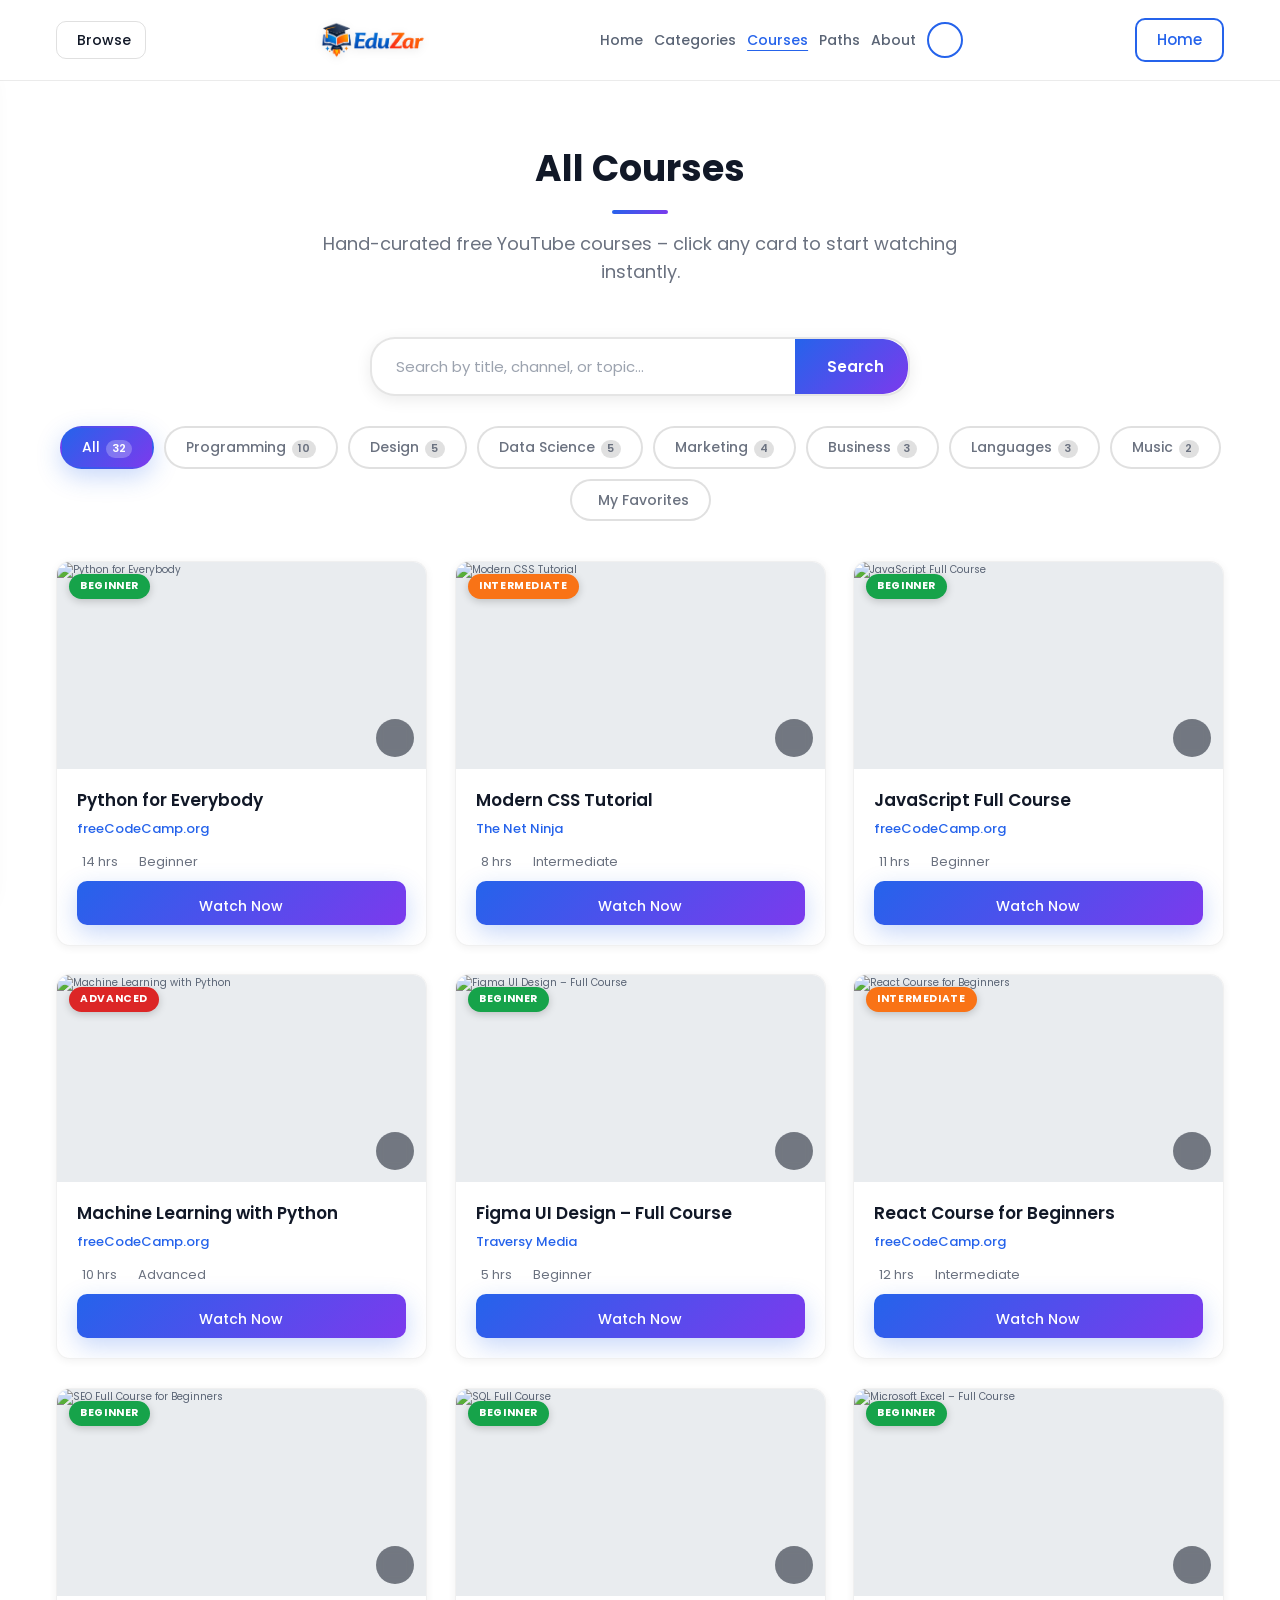
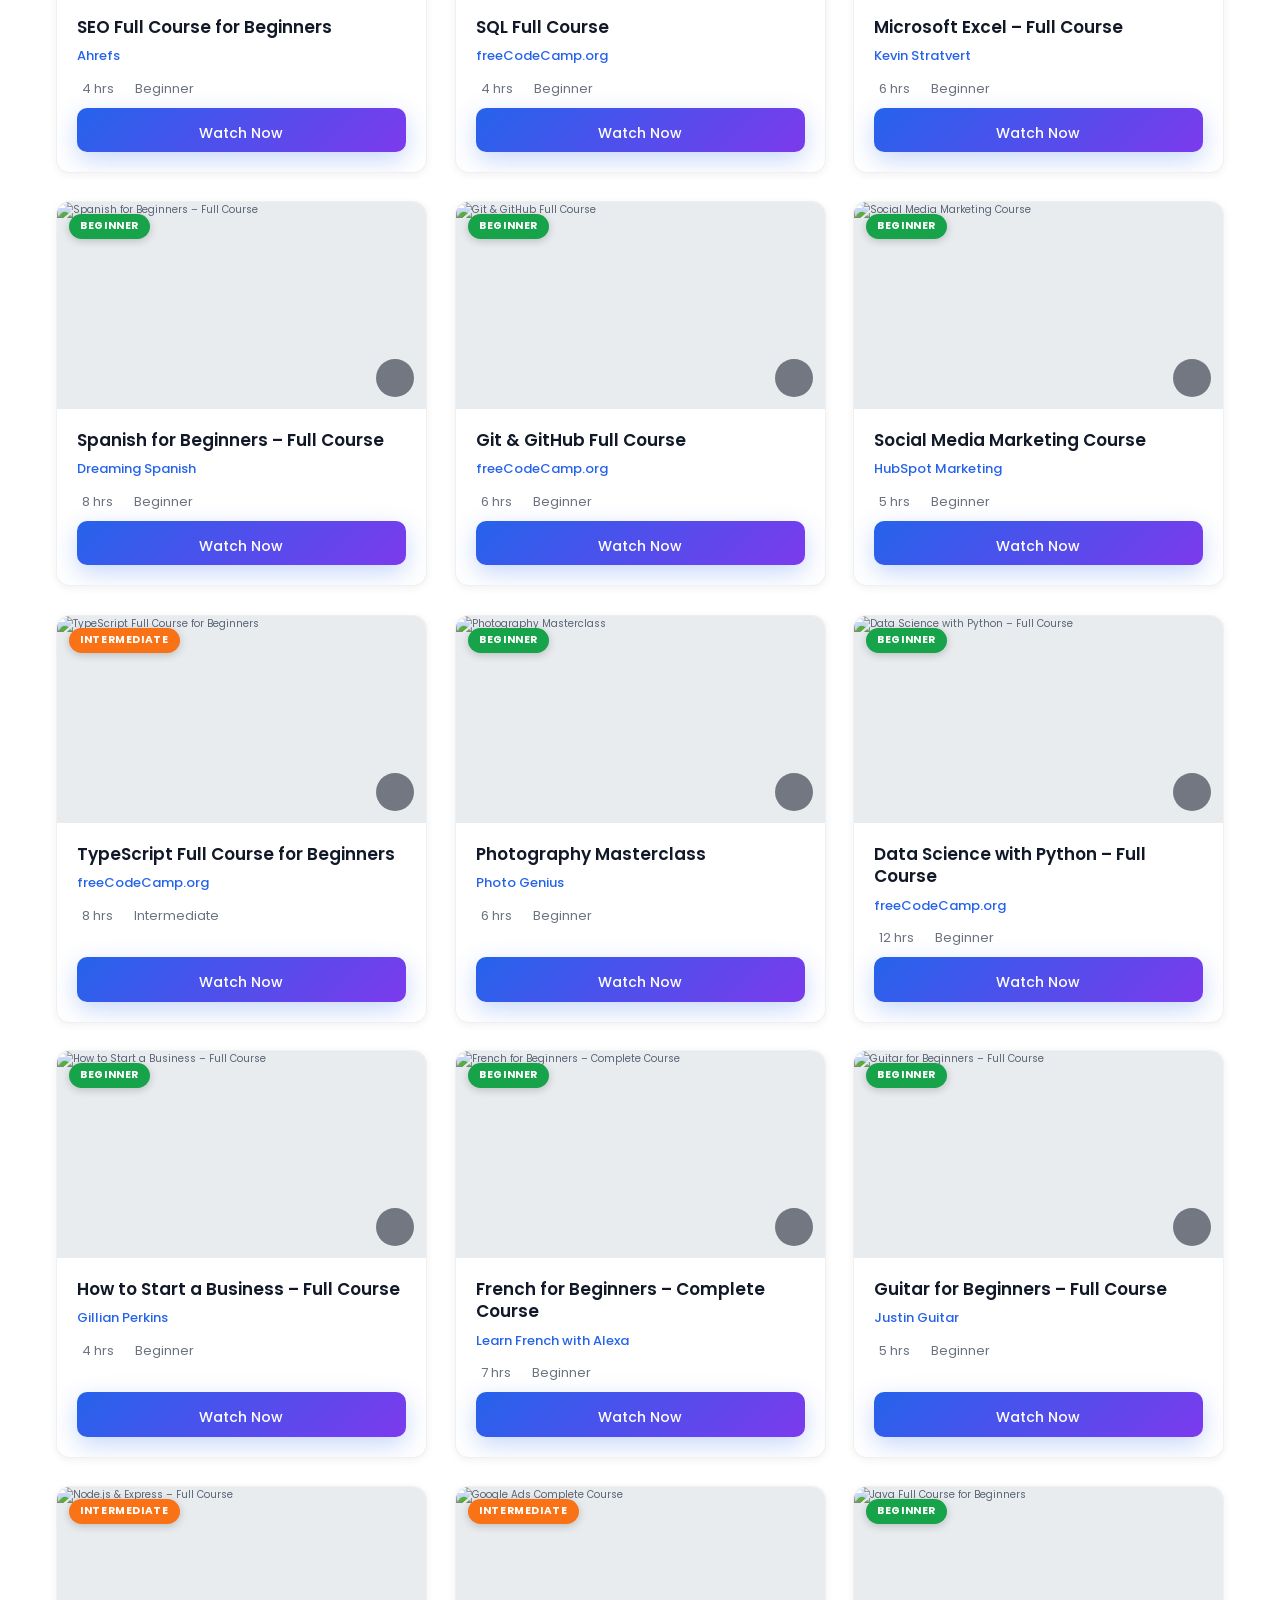
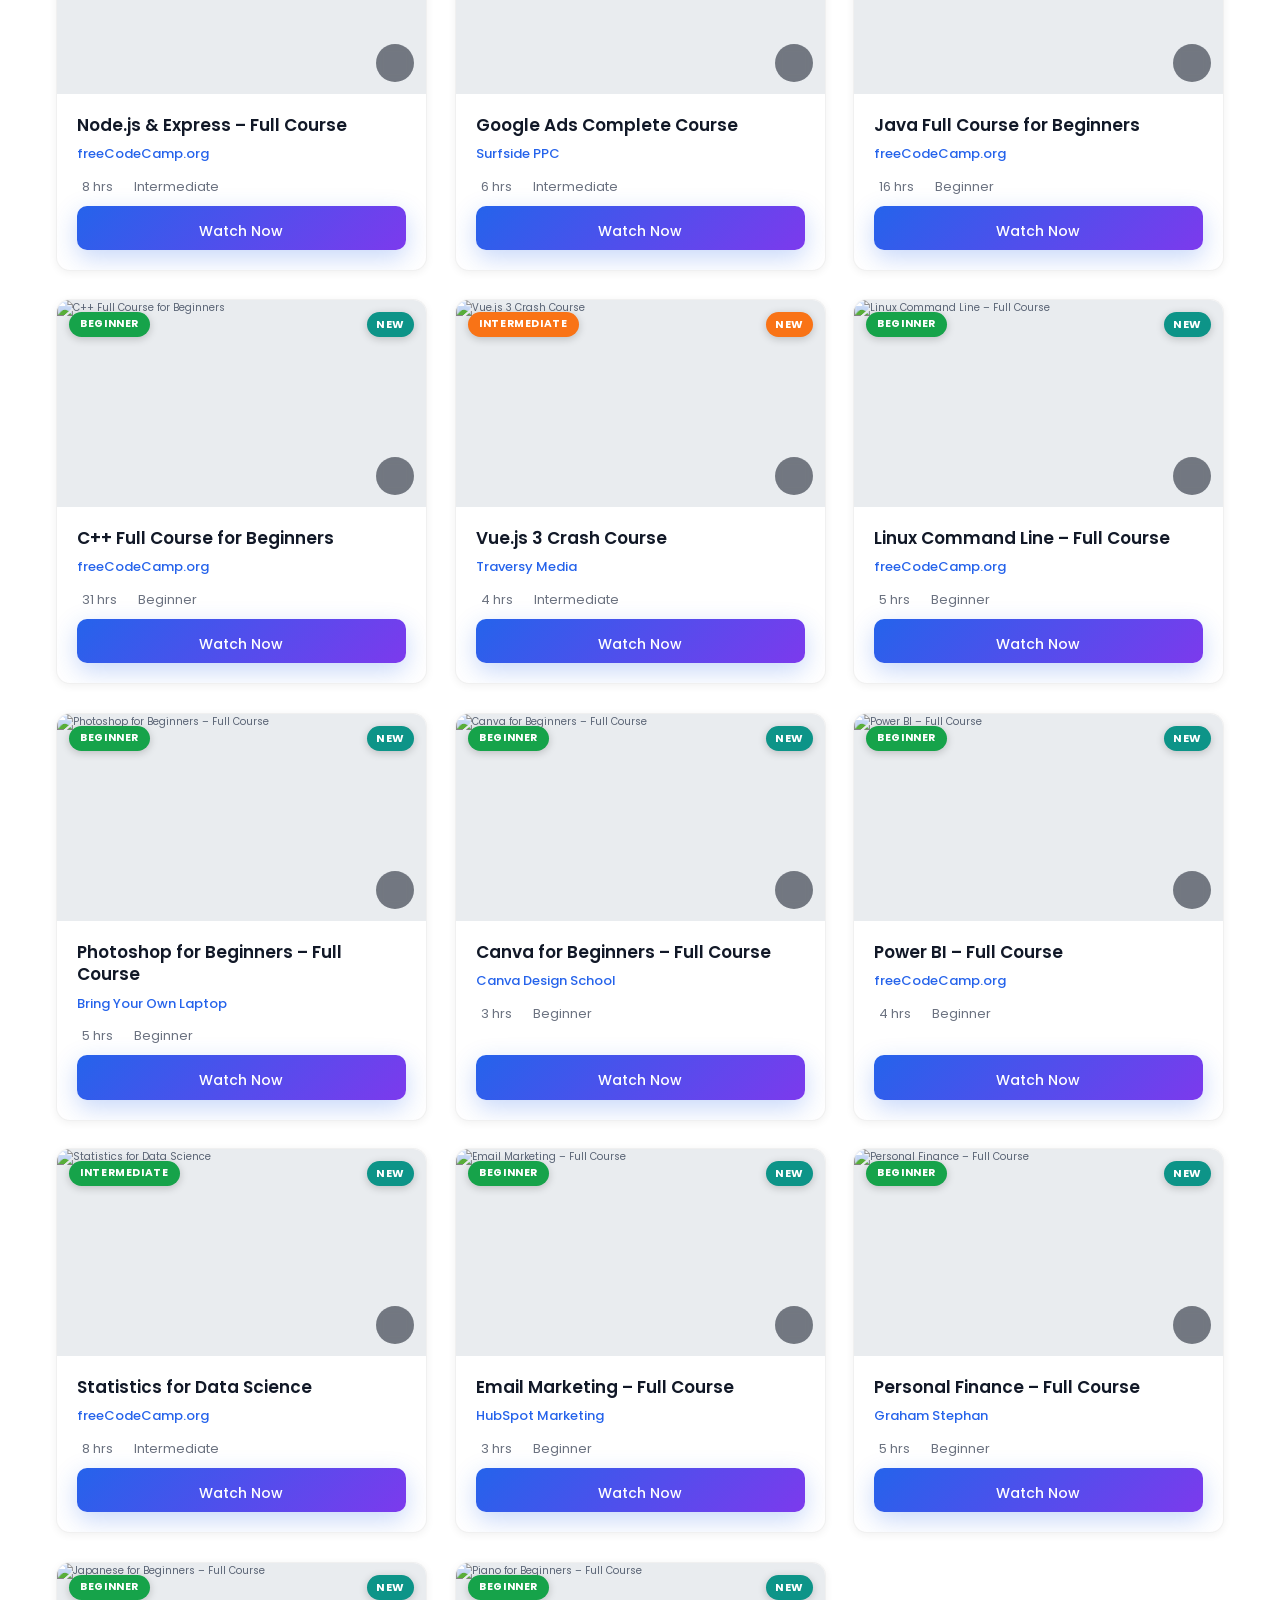
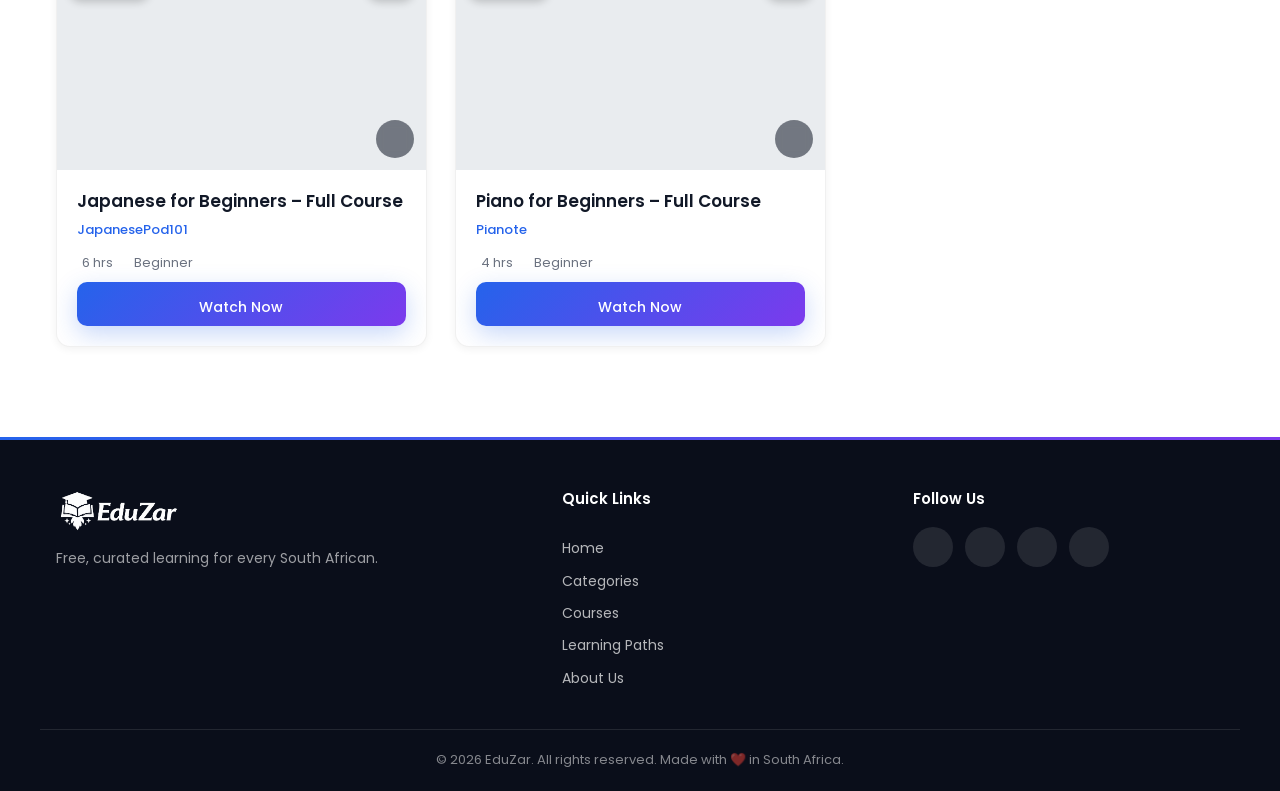
==== courses.html @ 4abfbdca "Iniitial Commit" ====
﻿<!DOCTYPE html>
<html lang="en">
<head>
    <meta charset="UTF-8">
    <meta name="viewport" content="width=device-width, initial-scale=1.0">
    <meta name="description" content="Browse all free EduZar courses – hand-curated YouTube tutorials for every skill level.">
    <meta property="og:title" content="All Courses | EduZar">
    <meta property="og:description" content="Browse free hand-curated YouTube courses on programming, design, data science, marketing and more.">
    <meta property="og:type" content="website">
    <meta property="og:image" content="images-eduzar/logo eduzar.png">
    <meta name="twitter:card" content="summary_large_image">
    <meta name="twitter:title" content="All Courses | EduZar">
    <meta name="twitter:description" content="Browse free hand-curated YouTube courses on programming, design, data science, marketing and more.">
    <title>Courses | EduZar</title>

    <!-- PWA -->
    <link rel="manifest" href="manifest.json">
    <meta name="theme-color" content="#007bff">
    <meta name="mobile-web-app-capable" content="yes">
    <meta name="apple-mobile-web-app-capable" content="yes">
    <meta name="apple-mobile-web-app-status-bar-style" content="default">
    <meta name="apple-mobile-web-app-title" content="EduZar">
    <link rel="apple-touch-icon" href="images-eduzar/logo eduzar.png">

    <link href="https://fonts.googleapis.com/css2?family=Poppins:wght@400;500;700&display=swap" rel="stylesheet">
    <link href="https://cdn.jsdelivr.net/npm/remixicon@4.5.0/fonts/remixicon.css" rel="stylesheet"/>
    <link rel="stylesheet" href="styles.css">
</head>
<body>

<!-- ══════════════════════════════════════════════
     HEADER
══════════════════════════════════════════════ -->
<header class="header" id="header">
    <div class="container">

        <button class="categories-btn" id="categories-btn" aria-label="Browse categories">
            <i class="ri-apps-2-line"></i>
            <span>Browse</span>
        </button>

        <a href="index.html" class="logo">
            <img src="images-eduzar/logo eduzar.png" alt="EduZar Logo">
        </a>

        <nav class="navbar" id="navbar">
            <div class="nav-header">
                <a href="index.html" class="logo mobile-logo">
                    <img src="images-eduzar/logo eduzar.png" alt="EduZar Logo">
                </a>
                <button class="close-menu" id="close-menu" aria-label="Close menu">
                    <i class="ri-close-line"></i>
                </button>
            </div>

            <ul class="nav-list">
                <li><a href="index.html"            class="nav-link">Home</a></li>
                <li><a href="index.html#categories" class="nav-link">Categories</a></li>
                <li><a href="courses.html"          class="nav-link active">Courses</a></li>
                <li><a href="paths.html"            class="nav-link">Paths</a></li>
                <li><a href="index.html#about"      class="nav-link">About</a></li>
                <li>
                    <button class="dark-toggle" id="dark-toggle" aria-label="Toggle dark mode">
                        <i class="ri-moon-line"></i>
                    </button>
                </li>
            </ul>
        </nav>

        <div class="nav-auth">
            <a href="index.html" class="btn btn-outline btn-sm">Home</a>
        </div>

        <button class="open-menu" id="open-menu" aria-label="Open menu">
            <i class="ri-menu-3-line"></i>
        </button>
    </div>
</header>

<!-- Overlay for mobile menu -->
<div class="overlay" id="overlay"></div>

<!-- ══════════════════════════════════════════════
     CATEGORIES SIDEBAR
══════════════════════════════════════════════ -->
<aside class="cat-sidebar" id="cat-sidebar">
    <div class="cat-sidebar-header">
        <span>Browse Categories</span>
        <button id="cat-close" aria-label="Close categories"><i class="ri-close-line"></i></button>
    </div>
    <ul class="cat-list">
        <li><a href="courses.html?category=programming"><i class="ri-code-s-slash-line"></i> Programming</a></li>
        <li><a href="courses.html?category=design"><i class="ri-palette-line"></i> Design</a></li>
        <li><a href="courses.html?category=data"><i class="ri-bar-chart-line"></i> Data Science</a></li>
        <li><a href="courses.html?category=marketing"><i class="ri-megaphone-line"></i> Marketing</a></li>
        <li><a href="courses.html?category=business"><i class="ri-briefcase-line"></i> Business</a></li>
        <li><a href="courses.html?category=language"><i class="ri-translate-2"></i> Languages</a></li>
        <li><a href="courses.html?category=music"><i class="ri-music-line"></i> Music</a></li>
    </ul>
</aside>

<!-- ══════════════════════════════════════════════
     COURSES SECTION
══════════════════════════════════════════════ -->
<main>
    <section class="courses-section">
        <div class="container">
            <h2 class="section-title">All Courses</h2>
            <p class="section-subtitle">Hand-curated free YouTube courses – click any card to start watching instantly.</p>

            <!-- Search bar -->
            <div class="courses-search">
                <input
                    type="text"
                    id="search-input"
                    placeholder="Search by title, channel, or topic…"
                    class="search-input"
                    aria-label="Search courses"
                >
                <button class="search-btn" id="search-btn" aria-label="Search">
                    <i class="ri-search-line"></i> Search
                </button>
            </div>

            <!-- Category filter -->
            <div class="filter-bar" role="group" aria-label="Filter by category">
                <button class="filter-btn active" data-category="all">All</button>
                <button class="filter-btn" data-category="programming">Programming</button>
                <button class="filter-btn" data-category="design">Design</button>
                <button class="filter-btn" data-category="data">Data Science</button>
                <button class="filter-btn" data-category="marketing">Marketing</button>
                <button class="filter-btn" data-category="business">Business</button>
                <button class="filter-btn" data-category="language">Languages</button>
                <button class="filter-btn" data-category="music">Music</button>
                <button class="filter-btn filter-favorites" data-category="favorites"><i class="ri-heart-fill"></i> My Favorites</button>
            </div>

            <!-- Courses Grid: populated from courses-data.js by main.js -->
            <div class="courses-grid"></div><!-- /.courses-grid -->

            <p class="no-results" id="no-results">No courses found. Try a different keyword.</p>

        </div>
    </section>
</main>

<!-- ══════════════════════════════════════════════
     FOOTER
══════════════════════════════════════════════ -->
<footer>
    <div class="container footer-inner">
        <div class="footer-brand">
            <img src="images-eduzar/logo eduzar.png" alt="EduZar Logo" class="footer-logo">
            <p>Free, curated learning for every South African.</p>
        </div>
        <div class="footer-links">
            <h4>Quick Links</h4>
            <a href="index.html">Home</a>
            <a href="index.html#categories">Categories</a>
            <a href="courses.html">Courses</a>
            <a href="paths.html">Learning Paths</a>
            <a href="index.html#about">About Us</a>
        </div>
        <div class="footer-social">
            <h4>Follow Us</h4>
            <div class="social-icons">
                <a href="#" aria-label="YouTube"><i class="ri-youtube-fill"></i></a>
                <a href="#" aria-label="Instagram"><i class="ri-instagram-fill"></i></a>
                <a href="#" aria-label="Twitter/X"><i class="ri-twitter-x-fill"></i></a>
                <a href="#" aria-label="Facebook"><i class="ri-facebook-fill"></i></a>
            </div>
        </div>
    </div>
    <div class="footer-bottom">
        <p>&copy; 2026 EduZar. All rights reserved. Made with ❤️ in South Africa.</p>
    </div>
</footer>

<script src="courses-data.js"></script>
<script src="main.js"></script>
<script>
    if ('serviceWorker' in navigator) {
        navigator.serviceWorker.register('service-worker.js')
            .then(reg => console.log('EduZar SW registered:', reg.scope))
            .catch(err => console.warn('SW registration failed:', err));
    }
</script>
</body>
</html>
---- styles.css ----
@import url('https://fonts.googleapis.com/css2?family=Poppins:wght@400;500;700&display=swap');

/* ────────────────────────────────────────────────
   Custom Properties
───────────────────────────────────────────────── */
:root {
    --body-font-clr: #5a6475;
    --white-clr: #ffffff;
    --primary-clr: #2563eb;
    --primary-clr-2: #1d4ed8;
    --primary-clr-3: #dbeafe;
    --black-clr: #000000;
    --dark-clr: #111827;
    --green-clr: #16a34a;
    --yellow-clr: #f59e0b;
    --orange-clr: #f97316;
    --red-clr: #dc2626;
    --purple-clr: #7c3aed;
    --teal-clr: #0d9488;
    --pink-clr: #db2777;
    --slate-gray: #6b7280;
    --light-bg: #f1f5f9;
    --card-bg: #ffffff;
    --header-bg: #ffffff;
    --gradient-1: linear-gradient(135deg, #2563eb 0%, #7c3aed 100%);
    --gradient-hero: linear-gradient(135deg, #1e3a8a 0%, #312e81 45%, #5b21b6 100%);
    --shadow-sm: 0 2px 8px rgba(0,0,0,0.06);
    --shadow-md: 0 4px 20px rgba(0,0,0,0.1);
    --shadow-lg: 0 8px 40px rgba(0,0,0,0.14);
    --shadow-blue: 0 8px 24px rgba(37,99,235,0.25);

    --ff-poppins: 'Poppins', sans-serif;
    --transition-1: 0.3s ease;
    --transition-2: 0.5s ease-out;
    --radius-1: 1rem;
    --radius-2: 1.4rem;
    --radius-pill: 2.5rem;
    --radius-full: 50%;
}

[data-theme="dark"] {
    --body-font-clr: #9ca3af;
    --white-clr: #0f1117;
    --dark-clr: #f3f4f6;
    --slate-gray: #b0b9c8;
    --light-bg: #151922;
    --card-bg: #1a1f2e;
    --header-bg: #0f1117;
    --primary-clr-3: #1e3a5f;
    --gradient-hero: linear-gradient(135deg, #0f1f4a 0%, #1e1b5e 45%, #3b1a7a 100%);
    --filter-border: rgba(255,255,255,0.15);
}
:root {
    --filter-border: rgba(0,0,0,0.12);
}

/* ── Reset ─────────────────────────────────────── */
*, *::before, *::after {
    margin: 0;
    padding: 0;
    box-sizing: border-box;
}

html {
    font-size: 62.5%;
    scroll-behavior: smooth;
}

body {
    font-family: var(--ff-poppins);
    background: var(--white-clr);
    color: var(--body-font-clr);
    line-height: 1.6;
    padding-top: 80px;
}

li { list-style: none; }
a {
    text-decoration: none;
    color: inherit;
    transition: color var(--transition-1);
}
img, button { display: block; }
img { max-width: 100%; height: auto; object-fit: contain; }
button { cursor: pointer; border: none; background: none; font: inherit; }

/* ── Reusable ───────────────────────────────────── */
.container {
    width: 100%;
    max-width: 1200px;
    margin-inline: auto;
    padding-inline: 1.6rem;
}

.section-title {
    font-size: 3.6rem;
    font-weight: 700;
    color: var(--dark-clr);
    text-align: center;
    margin-bottom: 1.6rem;
    position: relative;
    padding-bottom: 1.6rem;
}
.section-title::after {
    content: '';
    position: absolute;
    bottom: 0;
    left: 50%;
    transform: translateX(-50%);
    width: 56px;
    height: 4px;
    background: var(--gradient-1);
    border-radius: 2px;
}

.section-subtitle {
    font-size: 1.8rem;
    color: var(--slate-gray);
    text-align: center;
    max-width: 650px;
    margin: 0 auto 5rem;
}

/* ────────────────────────────────────────────────
   HEADER
───────────────────────────────────────────────── */
.header {
    position: fixed;
    top: 0; left: 0;
    width: 100%;
    background: rgba(255,255,255,0.92);
    backdrop-filter: blur(12px);
    -webkit-backdrop-filter: blur(12px);
    box-shadow: 0 1px 0 rgba(0,0,0,0.08);
    z-index: 1000;
    transition: all var(--transition-1);
}
[data-theme="dark"] .header {
    background: rgba(15,17,23,0.92);
}
.header.scrolled {
    box-shadow: 0 4px 24px rgba(0,0,0,0.12);
}

.header .container {
    display: flex;
    align-items: center;
    justify-content: space-between;
    gap: 2.4rem;
    height: 80px;
    transition: height var(--transition-1);
}

.logo { display: flex; align-items: center; flex-shrink: 0; }
.logo img {
    height: 42px;
    width: auto;
    object-fit: contain;
    filter: drop-shadow(0 2px 4px rgba(0,0,0,0.1));
    transition: filter var(--transition-1);
}
.logo:hover img {
    filter: drop-shadow(0 4px 12px rgba(0,123,255,0.3));
}

/* ── Categories Button ─────────────────────────── */
.categories-btn {
    display: flex;
    align-items: center;
    gap: 0.6rem;
    padding: 0.7rem 1.4rem;
    border: 1.5px solid var(--filter-border);
    border-radius: var(--radius-1);
    font-size: 1.4rem;
    font-weight: 500;
    color: var(--dark-clr);
    background: none;
    white-space: nowrap;
    flex-shrink: 0;
    transition: all var(--transition-1);
}
.categories-btn:hover,
.categories-btn.active {
    background: var(--primary-clr);
    border-color: var(--primary-clr);
    color: white;
}
.categories-btn i { font-size: 1.9rem; }

/* ── Nav Auth Buttons ──────────────────────────── */
.nav-auth {
    display: flex;
    align-items: center;
    gap: 0.8rem;
    flex-shrink: 0;
}
.btn-sm {
    padding: 0.6rem 1.6rem;
    font-size: 1.35rem;
    border-radius: var(--radius-1);
}

/* ── Categories Sidebar ────────────────────────── */
.cat-sidebar {
    position: fixed;
    top: 80px;
    left: -280px;
    width: 260px;
    height: calc(100vh - 80px);
    background: var(--header-bg);
    box-shadow: 4px 0 24px rgba(0,0,0,0.12);
    z-index: 997;
    transition: left 0.35s cubic-bezier(0.4,0,0.2,1);
    overflow-y: auto;
    padding: 2rem 1.6rem;
    border-right: 1px solid var(--filter-border);
}
.cat-sidebar.active { left: 0; }
.cat-sidebar-header {
    display: flex;
    justify-content: space-between;
    align-items: center;
    margin-bottom: 2.4rem;
    padding-bottom: 1.6rem;
    border-bottom: 1px solid var(--filter-border);
}
.cat-sidebar-header span {
    font-size: 1.6rem;
    font-weight: 600;
    color: var(--dark-clr);
}
.cat-sidebar-header button {
    font-size: 2.2rem;
    color: var(--slate-gray);
    transition: color var(--transition-1);
}
.cat-sidebar-header button:hover { color: var(--primary-clr); }
.cat-list { display: flex; flex-direction: column; gap: 0.4rem; }
.cat-list a {
    display: flex;
    align-items: center;
    gap: 1.2rem;
    padding: 1.1rem 1.2rem;
    font-size: 1.5rem;
    font-weight: 500;
    color: var(--dark-clr);
    border-radius: var(--radius-1);
    transition: all var(--transition-1);
}
.cat-list a:hover {
    background: var(--primary-clr);
    color: white;
    transform: translateX(4px);
}
.cat-list a i { font-size: 1.9rem; flex-shrink: 0; }

/* hamburger — hidden on desktop */
.open-menu, .close-menu {
    font-size: 2.8rem;
    color: var(--dark-clr);
    cursor: pointer;
    display: none;
}

/* nav-header — hidden on desktop */
.nav-header { display: none; }

.navbar {
    display: flex;
    align-items: center;
    gap: 2.4rem;
    flex-shrink: 0;
}

.nav-list {
    display: flex;
    align-items: center;
    gap: 3.2rem;
    font-size: 1.6rem;
    font-weight: 500;
}

.nav-list a:hover,
.nav-list a.active {
    color: var(--primary-clr);
    text-decoration: underline;
    text-decoration-color: var(--primary-clr);
    text-underline-offset: 0.5rem;
}

.btn-wrapper { display: flex; gap: 1.2rem; }

/* ── Buttons ──────────────────────────────────── */
.btn {
    padding: 0.8rem 2rem;
    border-radius: var(--radius-1);
    font-weight: 500;
    transition: all var(--transition-1);
    display: inline-block;
    cursor: pointer;
    font-size: 1.5rem;
}

.btn:hover {
    opacity: 0.9;
    transform: translateY(-3px);
    box-shadow: 0 8px 16px rgba(0,0,0,0.1);
}

.btn-primary {
    background: var(--gradient-1);
    color: white;
    box-shadow: var(--shadow-blue);
}
.btn-primary:hover {
    opacity: 0.92;
    box-shadow: 0 8px 28px rgba(37,99,235,0.4);
}

.btn-outline {
    border: 2px solid var(--primary-clr);
    color: var(--primary-clr);
}
.btn-outline:hover {
    background: var(--primary-clr);
    color: white;
    transform: translateY(-3px);
}
/* Outline button on dark hero bg */
.hero .btn-outline {
    border-color: rgba(255,255,255,0.7);
    color: #ffffff;
}
.hero .btn-outline:hover {
    background: rgba(255,255,255,0.2);
    border-color: #ffffff;
    color: #ffffff;
}

/* ── Dark mode toggle ────────────────────────── */
.dark-toggle {
    background: none;
    border: 2px solid var(--primary-clr);
    border-radius: var(--radius-full);
    width: 3.6rem;
    height: 3.6rem;
    display: flex;
    align-items: center;
    justify-content: center;
    font-size: 1.8rem;
    cursor: pointer;
    color: var(--dark-clr);
    transition: all var(--transition-1);
    flex-shrink: 0;
}
.dark-toggle:hover {
    background: var(--primary-clr);
    color: white;
}

/* ── Overlay ─────────────────────────────────── */
.overlay {
    position: fixed;
    inset: 0;
    background: rgba(0,0,0,0.45);
    z-index: 998;
    opacity: 0;
    visibility: hidden;
    transition: all var(--transition-1);
}
.overlay.active {
    opacity: 1;
    visibility: visible;
}

/* ── Tighten header spacing on narrower desktop/laptop widths ── */
@media (max-width: 1500px) {
    .header .container { gap: 1.2rem; }
    .navbar { gap: 1.2rem; }
    .nav-list { gap: 1.6rem; font-size: 1.5rem; }
}
@media (max-width: 1300px) {
    .nav-list { gap: 1.1rem; font-size: 1.4rem; }
}

/* ── Mobile Menu ─────────────────────────────── */
@media (max-width: 992px) {
    .categories-btn { display: none; }

    .open-menu {
        display: block;
        transition: color var(--transition-1);
    }
    .open-menu:hover { color: var(--primary-clr); }

    .nav-header {
        display: flex;
        width: 100%;
        justify-content: space-between;
        align-items: center;
        margin-bottom: 3rem;
    }

    .close-menu {
        display: block;
        transition: color var(--transition-1);
    }
    .close-menu:hover { color: var(--primary-clr); }

    .mobile-logo img { height: 50px; }
    .logo:not(.mobile-logo) { display: none; }

    .navbar {
        position: fixed;
        top: 0; left: -100%;
        width: 80%;
        max-width: 360px;
        height: 100vh;
        background: var(--header-bg);
        padding: 2rem;
        flex-direction: column;
        align-items: flex-start;
        transition: left 0.4s ease;
        z-index: 999;
        box-shadow: 2px 0 10px rgba(0,0,0,0.1);
        overflow-y: auto;
    }
    .navbar.active { left: 0; }

    .nav-list {
        flex-direction: column;
        align-items: flex-start;
        gap: 2.4rem;
        width: 100%;
        font-size: 1.8rem;
    }

    .btn-wrapper {
        margin-top: 2rem;
        flex-direction: column;
        width: 100%;
    }
    .btn { width: 100%; text-align: center; }
}

/* ────────────────────────────────────────────────
   HERO SECTION
───────────────────────────────────────────────── */
.hero {
    background: var(--gradient-hero);
    padding: 13rem 0 12rem;
    text-align: center;
    position: relative;
    overflow: hidden;
    clip-path: polygon(0 0, 100% 0, 100% 92%, 50% 100%, 0 92%);
}
/* Floating decorative blobs */
.hero::before {
    content: '';
    position: absolute;
    top: -100px; left: -100px;
    width: 500px; height: 500px;
    background: radial-gradient(circle, rgba(147,197,253,0.22) 0%, transparent 65%);
    border-radius: 50%;
    z-index: 0;
    animation: blob-drift 8s ease-in-out infinite alternate;
}
.hero::after {
    content: '';
    position: absolute;
    bottom: -80px; right: -80px;
    width: 460px; height: 460px;
    background: radial-gradient(circle, rgba(196,181,253,0.22) 0%, transparent 65%);
    border-radius: 50%;
    z-index: 0;
    animation: blob-drift 10s ease-in-out infinite alternate-reverse;
}
@keyframes blob-drift {
    from { transform: translate(0, 0) scale(1); }
    to   { transform: translate(30px, 20px) scale(1.08); }
}

.hero-content {
    position: relative;
    z-index: 1;
    max-width: 900px;
    margin: 0 auto;
}

/* Badge chip above headline */
.hero-badge {
    display: inline-flex;
    align-items: center;
    gap: 0.6rem;
    background: rgba(255,255,255,0.18);
    border: 1.5px solid rgba(255,255,255,0.45);
    color: #ffffff;
    font-size: 1.3rem;
    font-weight: 600;
    padding: 0.6rem 1.6rem;
    border-radius: var(--radius-pill);
    margin-bottom: 2rem;
    letter-spacing: 0.03em;
    backdrop-filter: blur(6px);
}

.hero h1 {
    font-size: 6.4rem;
    font-weight: 700;
    color: #ffffff;
    margin-bottom: 1.8rem;
    line-height: 1.1;
}
/* Gradient highlight on a key word */
.hero h1 .highlight {
    background: linear-gradient(135deg, #93c5fd 0%, #c4b5fd 100%);
    -webkit-background-clip: text;
    -webkit-text-fill-color: transparent;
    background-clip: text;
}

.hero-subtitle {
    font-size: 1.9rem;
    color: rgba(255,255,255,0.82);
    margin-bottom: 3.6rem;
    line-height: 1.7;
}

.hero-search {
    display: flex;
    max-width: 620px;
    margin: 0 auto 3.2rem;
    background: var(--card-bg);
    border-radius: var(--radius-pill);
    box-shadow: 0 12px 48px rgba(0,0,0,0.35);
    overflow: hidden;
    border: 2px solid rgba(255,255,255,0.25);
    transition: box-shadow var(--transition-1), border-color var(--transition-1);
}
.hero-search:focus-within {
    box-shadow: 0 12px 56px rgba(0,0,0,0.45);
    border-color: rgba(255,255,255,0.6);
}

.search-input {
    flex: 1;
    padding: 1.6rem 2.4rem;
    font-size: 1.6rem;
    border: none;
    background: transparent;
    font-family: var(--ff-poppins);
    color: var(--dark-clr);
}
.search-input:focus { outline: none; }
.search-input::placeholder { color: #9ca3af; }

.search-btn {
    background: var(--gradient-1);
    color: white;
    padding: 0 3.2rem;
    font-size: 1.5rem;
    font-weight: 600;
    display: flex;
    align-items: center;
    gap: 0.8rem;
    cursor: pointer;
    transition: opacity var(--transition-1);
    border: none;
    font-family: var(--ff-poppins);
    border-radius: 0 var(--radius-pill) var(--radius-pill) 0;
}
.search-btn:hover { opacity: 0.9; }

.hero-cta {
    display: flex;
    gap: 1.6rem;
    justify-content: center;
    margin-bottom: 5rem;
}

/* Stats pills */
.hero-stats {
    display: inline-flex;
    justify-content: center;
    gap: 1.2rem;
    flex-wrap: wrap;
}
.hero-stats div {
    background: rgba(255,255,255,0.14);
    border: 1.5px solid rgba(255,255,255,0.3);
    border-radius: var(--radius-pill);
    padding: 0.8rem 2rem;
    font-size: 1.5rem;
    color: #ffffff;
    backdrop-filter: blur(8px);
    box-shadow: 0 2px 12px rgba(0,0,0,0.15);
}
.hero-stats strong {
    color: #93c5fd;
    font-weight: 700;
}

/* ────────────────────────────────────────────────
   CATEGORIES SECTION
───────────────────────────────────────────────── */
.categories {
    padding: 9rem 0;
    background: var(--white-clr);
}

.categories-grid {
    display: grid;
    grid-template-columns: repeat(auto-fit, minmax(160px, 1fr));
    gap: 2.4rem;
}

.category-card {
    background: var(--card-bg);
    border-radius: var(--radius-2);
    padding: 3.2rem 2rem;
    text-align: center;
    cursor: pointer;
    transition: all var(--transition-1);
    box-shadow: var(--shadow-sm);
    border: 2px solid transparent;
    text-decoration: none;
    color: var(--dark-clr);
    display: block;
    position: relative;
    overflow: hidden;
}
.category-card::before {
    content: '';
    position: absolute;
    top: 0; left: 0; right: 0;
    height: 4px;
    background: var(--cat-gradient, var(--gradient-1));
    opacity: 1;
    transition: height var(--transition-1);
}
.category-card:hover::before { height: 6px; }
.category-card:hover {
    border-color: var(--cat-color, var(--primary-clr));
    transform: translateY(-7px);
    box-shadow: 0 16px 32px rgba(0,0,0,0.1);
}

/* Per-category accent colors + subtle tinted backgrounds */
.categories-grid .category-card:nth-child(1) { --cat-color: #2563eb; --cat-gradient: linear-gradient(90deg,#2563eb,#3b82f6); background: linear-gradient(160deg,#eff6ff 0%,var(--card-bg) 60%); }
.categories-grid .category-card:nth-child(2) { --cat-color: #7c3aed; --cat-gradient: linear-gradient(90deg,#7c3aed,#a78bfa); background: linear-gradient(160deg,#f5f3ff 0%,var(--card-bg) 60%); }
.categories-grid .category-card:nth-child(3) { --cat-color: #059669; --cat-gradient: linear-gradient(90deg,#059669,#34d399); background: linear-gradient(160deg,#ecfdf5 0%,var(--card-bg) 60%); }
.categories-grid .category-card:nth-child(4) { --cat-color: #d97706; --cat-gradient: linear-gradient(90deg,#d97706,#fbbf24); background: linear-gradient(160deg,#fffbeb 0%,var(--card-bg) 60%); }
.categories-grid .category-card:nth-child(5) { --cat-color: #db2777; --cat-gradient: linear-gradient(90deg,#db2777,#f472b6); background: linear-gradient(160deg,#fdf2f8 0%,var(--card-bg) 60%); }
.categories-grid .category-card:nth-child(6) { --cat-color: #6366f1; --cat-gradient: linear-gradient(90deg,#6366f1,#818cf8); background: linear-gradient(160deg,#eef2ff 0%,var(--card-bg) 60%); }
.categories-grid .category-card:nth-child(7) { --cat-color: #0d9488; --cat-gradient: linear-gradient(90deg,#0d9488,#2dd4bf); background: linear-gradient(160deg,#f0fdfa 0%,var(--card-bg) 60%); }
.categories-grid .category-card:nth-child(8) { --cat-color: #f97316; --cat-gradient: linear-gradient(90deg,#f97316,#fb923c); background: linear-gradient(160deg,#fff7ed 0%,var(--card-bg) 60%); }

.category-icon {
    font-size: 4rem;
    color: var(--cat-color, var(--primary-clr));
    margin-bottom: 1.4rem;
    display: block;
    transition: transform var(--transition-1);
}
.category-card:hover .category-icon {
    transform: scale(1.15) rotate(-5deg);
}

.category-card h3 {
    font-size: 1.6rem;
    font-weight: 600;
    margin-bottom: 0.4rem;
}

.category-card span {
    font-size: 1.3rem;
    color: var(--slate-gray);
}

/* ────────────────────────────────────────────────
   FEATURED COURSES SECTION
───────────────────────────────────────────────── */
.featured {
    padding: 9rem 0;
    background: var(--light-bg);
}
.featured-grid {
    display: grid;
    grid-template-columns: repeat(auto-fill, minmax(260px, 1fr));
    gap: 2.8rem;
    margin-top: 4rem;
}
.featured-card {
    background: var(--card-bg);
    border-radius: var(--radius-2);
    overflow: hidden;
    box-shadow: var(--shadow-md);
    transition: transform var(--transition-1), box-shadow var(--transition-1);
}
.featured-card:hover {
    transform: translateY(-6px);
    box-shadow: var(--shadow-lg);
}
.featured-thumb {
    position: relative;
    aspect-ratio: 16/9;
    overflow: hidden;
}
.featured-thumb img {
    width: 100%;
    height: 100%;
    object-fit: cover;
    transition: transform 0.4s ease;
}
.featured-card:hover .featured-thumb img {
    transform: scale(1.05);
}
.featured-info {
    padding: 2rem;
}
.featured-tag {
    display: inline-block;
    background: var(--primary-clr-3);
    color: var(--primary-clr);
    font-size: 1.15rem;
    font-weight: 600;
    padding: 0.3rem 1rem;
    border-radius: var(--radius-pill);
    margin-bottom: 1rem;
}
.featured-info h3 {
    font-size: 1.7rem;
    font-weight: 700;
    color: var(--dark-clr);
    margin-bottom: 0.8rem;
    line-height: 1.35;
}
.featured-info p {
    font-size: 1.4rem;
    color: var(--slate-gray);
    margin-bottom: 1.8rem;
    line-height: 1.6;
}

/* ────────────────────────────────────────────────
   ABOUT SECTION
───────────────────────────────────────────────── */
.about {
    padding: 9rem 0;
    background: var(--white-clr);
}

.about .container {
    display: grid;
    grid-template-columns: 1fr 1fr;
    gap: 6rem;
    align-items: center;
}

.about-text h2 {
    font-size: 3.6rem;
    font-weight: 700;
    color: var(--dark-clr);
    margin-bottom: 2rem;
    line-height: 1.2;
}

.about-text p {
    font-size: 1.6rem;
    margin-bottom: 1.6rem;
    line-height: 1.8;
}

.about-features {
    list-style: none;
    margin: 2.4rem 0;
    display: flex;
    flex-direction: column;
    gap: 1.2rem;
}

.about-features li {
    font-size: 1.6rem;
    display: flex;
    align-items: center;
    gap: 1rem;
}

.about-features li i {
    color: var(--green-clr);
    font-size: 2rem;
    flex-shrink: 0;
}

.about-stats {
    display: grid;
    grid-template-columns: 1fr 1fr;
    gap: 2.4rem;
}

.stat-box {
    background: var(--card-bg);
    border-radius: var(--radius-2);
    padding: 3rem 2rem;
    text-align: center;
    border-top: 4px solid transparent;
    border-image: var(--gradient-1) 1;
    box-shadow: var(--shadow-sm);
    transition: transform var(--transition-1), box-shadow var(--transition-1);
}
.stat-box:nth-child(1) { border-image: linear-gradient(90deg,#2563eb,#3b82f6) 1; }
.stat-box:nth-child(2) { border-image: linear-gradient(90deg,#7c3aed,#a78bfa) 1; }
.stat-box:nth-child(3) { border-image: linear-gradient(90deg,#059669,#34d399) 1; }
.stat-box:nth-child(4) { border-image: linear-gradient(90deg,#d97706,#fbbf24) 1; }
.stat-box:hover {
    transform: translateY(-5px);
    box-shadow: var(--shadow-md);
}

.stat-box strong {
    display: block;
    font-size: 4.4rem;
    font-weight: 700;
    background: var(--gradient-1);
    -webkit-background-clip: text;
    -webkit-text-fill-color: transparent;
    background-clip: text;
    line-height: 1;
    margin-bottom: 0.8rem;
}

.stat-box span {
    font-size: 1.4rem;
    color: var(--slate-gray);
    font-weight: 500;
}

/* ────────────────────────────────────────────────
   TESTIMONIALS SECTION
───────────────────────────────────────────────── */
.testimonials {
    padding: 9rem 0;
    background: var(--light-bg);
}

.testimonials-grid {
    display: grid;
    grid-template-columns: repeat(auto-fit, minmax(280px, 1fr));
    gap: 2.4rem;
}

.testimonial-card {
    background: var(--card-bg);
    border-radius: var(--radius-2);
    padding: 3.2rem;
    box-shadow: var(--shadow-sm);
    transition: transform var(--transition-1), box-shadow var(--transition-1);
    border: 1px solid rgba(0,0,0,0.05);
    position: relative;
    overflow: hidden;
}
.testimonial-card::before {
    content: '\201C';
    position: absolute;
    top: -0.5rem;
    right: 2rem;
    font-size: 10rem;
    font-family: Georgia, serif;
    color: var(--primary-clr-3);
    line-height: 1;
    pointer-events: none;
    transition: color var(--transition-1);
}
[data-theme="dark"] .testimonial-card::before {
    color: rgba(37,99,235,0.12);
}
.testimonial-card:hover {
    transform: translateY(-5px);
    box-shadow: var(--shadow-md);
    border-color: rgba(37,99,235,0.15);
}

.testimonial-stars {
    color: var(--yellow-clr);
    font-size: 1.8rem;
    margin-bottom: 1.6rem;
    display: flex;
    gap: 0.4rem;
}

.testimonial-card p {
    font-size: 1.5rem;
    line-height: 1.8;
    margin-bottom: 2.4rem;
    font-style: italic;
}

.testimonial-author {
    display: flex;
    align-items: center;
    gap: 1.4rem;
}

.author-avatar {
    width: 48px;
    height: 48px;
    border-radius: var(--radius-full);
    background: var(--primary-clr-3);
    display: flex;
    align-items: center;
    justify-content: center;
    font-size: 2rem;
    color: var(--primary-clr);
    font-weight: 700;
    flex-shrink: 0;
}

.author-info strong {
    display: block;
    font-size: 1.5rem;
    color: var(--dark-clr);
}
.author-info span {
    font-size: 1.3rem;
    color: var(--slate-gray);
}

/* ────────────────────────────────────────────────
   COURSES PAGE
───────────────────────────────────────────────── */
.courses-section {
    padding: 6rem 0 9rem;
}

.courses-search {
    display: flex;
    max-width: 540px;
    margin: 0 auto 3rem;
    background: var(--card-bg);
    border-radius: var(--radius-pill);
    box-shadow: 0 4px 16px rgba(0,0,0,0.08);
    overflow: hidden;
    border: 2px solid rgba(0,0,0,0.1);
}
[data-theme="dark"] .courses-search {
    border-color: rgba(255,255,255,0.1);
}
.courses-search .search-input { font-size: 1.5rem; }
.courses-search .search-btn { padding: 0 2.4rem; font-size: 1.5rem; }

.filter-bar {
    display: flex;
    justify-content: center;
    flex-wrap: wrap;
    gap: 1rem;
    margin-bottom: 4rem;
}

.filter-btn {
    padding: 0.8rem 2rem;
    border-radius: var(--radius-pill);
    font-size: 1.4rem;
    font-weight: 500;
    background: var(--white-clr);
    color: var(--slate-gray);
    border: 2px solid var(--filter-border);
    cursor: pointer;
    transition: all var(--transition-1);
    font-family: var(--ff-poppins);
}
.filter-btn:hover,
.filter-btn.active {
    background: var(--gradient-1);
    border-color: transparent;
    color: #fff;
    box-shadow: var(--shadow-blue);
}
.filter-favorites {
    display: inline-flex;
    align-items: center;
    gap: 0.6rem;
}
.filter-favorites i { font-size: 1.5rem; color: var(--red-clr); }
.filter-btn.active.filter-favorites i,
.filter-favorites:hover i { color: #fff; }

.courses-grid {
    display: grid;
    grid-template-columns: repeat(auto-fill, minmax(300px, 1fr));
    gap: 2.8rem;
}

.course-card {
    background: var(--card-bg);
    border-radius: var(--radius-2);
    overflow: hidden;
    box-shadow: var(--shadow-sm);
    transition: transform var(--transition-1), box-shadow var(--transition-1);
    display: flex;
    flex-direction: column;
    border: 1px solid rgba(0,0,0,0.06);
}
.course-card:hover {
    transform: translateY(-7px);
    box-shadow: var(--shadow-lg);
    border-color: transparent;
}

.course-thumbnail {
    position: relative;
    width: 100%;
    aspect-ratio: 16 / 9;
    overflow: hidden;
    background: #e9ecef;
}
.course-thumbnail img {
    width: 100%;
    height: 100%;
    object-fit: cover;
    transition: transform var(--transition-2);
}
.course-card:hover .course-thumbnail img {
    transform: scale(1.04);
}

.play-overlay {
    position: absolute;
    inset: 0;
    background: rgba(0,0,0,0.3);
    display: flex;
    align-items: center;
    justify-content: center;
    opacity: 0;
    transition: opacity var(--transition-1);
}
.course-card:hover .play-overlay { opacity: 1; }

.play-overlay i {
    font-size: 5.6rem;
    color: white;
    filter: drop-shadow(0 2px 8px rgba(0,0,0,0.5));
}

.course-badge {
    position: absolute;
    top: 1.2rem;
    left: 1.2rem;
    background: var(--green-clr);
    color: white;
    font-size: 1.05rem;
    font-weight: 700;
    padding: 0.4rem 1.1rem;
    border-radius: var(--radius-pill);
    text-transform: uppercase;
    letter-spacing: 0.06em;
    box-shadow: 0 2px 8px rgba(0,0,0,0.2);
}
/* Color-coded by difficulty */
.course-card[data-tags*="intermediate"] .course-badge { background: var(--orange-clr); }
.course-card[data-tags*="advanced"]     .course-badge { background: var(--red-clr); }

/* "New" badge */
.course-new {
    position: absolute;
    top: 1.2rem;
    right: 1.2rem;
    left: auto;
    background: var(--teal-clr);
    color: #fff;
    font-size: 1.1rem;
    font-weight: 700;
    padding: 0.35rem 0.9rem;
    border-radius: var(--radius-pill);
    text-transform: uppercase;
    letter-spacing: 0.05em;
    box-shadow: 0 2px 8px rgba(0,0,0,0.2);
}

.course-info {
    padding: 2rem;
    flex: 1;
    display: flex;
    flex-direction: column;
    gap: 0.8rem;
}

.course-info h3 {
    font-size: 1.7rem;
    font-weight: 600;
    color: var(--dark-clr);
    line-height: 1.3;
}

.course-channel {
    font-size: 1.3rem;
    color: var(--primary-clr);
    font-weight: 500;
}

.course-meta {
    display: flex;
    gap: 1.6rem;
    font-size: 1.3rem;
    color: var(--slate-gray);
    margin-top: 0.4rem;
}
.course-meta span {
    display: flex;
    align-items: center;
    gap: 0.5rem;
}

.watch-btn {
    margin-top: auto;
    padding-top: 1.4rem;
    font-size: 1.4rem;
    text-align: center;
}

.no-results {
    text-align: center;
    font-size: 1.8rem;
    color: var(--slate-gray);
    padding: 4rem 0;
    display: none;
}

/* ── Card entrance animation ───────────────────── */
@media (prefers-reduced-motion: no-preference) {
    .course-card, .featured-card {
        animation: card-pop 0.5s ease both;
        animation-delay: calc(min(var(--i, 0), 12) * 45ms);
    }
}
@keyframes card-pop {
    from { opacity: 0; transform: translateY(16px) scale(0.98); }
    to   { opacity: 1; transform: translateY(0) scale(1); }
}

/* ── Favorite button ────────────────────────────── */
.favorite-btn {
    position: absolute;
    bottom: 1.2rem;
    right: 1.2rem;
    width: 3.8rem;
    height: 3.8rem;
    border-radius: var(--radius-full);
    background: rgba(17,24,39,0.55);
    backdrop-filter: blur(4px);
    -webkit-backdrop-filter: blur(4px);
    color: #fff;
    font-size: 1.9rem;
    display: flex;
    align-items: center;
    justify-content: center;
    transition: transform 0.2s ease, background var(--transition-1), color var(--transition-1);
    z-index: 1;
}
.favorite-btn:hover { transform: scale(1.1); background: rgba(17,24,39,0.8); }
.favorite-btn.active { color: var(--red-clr); background: rgba(255,255,255,0.92); }
.favorite-btn.active i { animation: heart-pop 0.35s ease; }
@keyframes heart-pop {
    0%   { transform: scale(1); }
    45%  { transform: scale(1.35); }
    100% { transform: scale(1); }
}

.favorite-btn-lg {
    position: static;
    width: 4.6rem;
    height: 4.6rem;
    background: var(--light-bg);
    color: var(--slate-gray);
    flex-shrink: 0;
}
.favorite-btn-lg.active { color: var(--red-clr); background: rgba(220,38,38,0.12); }

/* ── Toast ──────────────────────────────────────── */
#eduzar-toast {
    position: fixed;
    left: 50%;
    bottom: 3rem;
    transform: translate(-50%, 20px);
    background: var(--dark-clr);
    color: var(--white-clr);
    font-size: 1.4rem;
    font-weight: 500;
    padding: 1.2rem 2.4rem;
    border-radius: var(--radius-pill);
    box-shadow: var(--shadow-lg);
    opacity: 0;
    visibility: hidden;
    transition: opacity var(--transition-1), transform var(--transition-1), visibility var(--transition-1);
    z-index: 2100;
    white-space: nowrap;
}
#eduzar-toast.show {
    opacity: 1;
    visibility: visible;
    transform: translate(-50%, 0);
}

/* ────────────────────────────────────────────────
   VIDEO MODAL
───────────────────────────────────────────────── */
.video-modal {
    position: fixed;
    inset: 0;
    z-index: 2000;
    display: flex;
    align-items: center;
    justify-content: center;
    padding: 2.4rem;
    opacity: 0;
    visibility: hidden;
    transition: opacity var(--transition-1), visibility var(--transition-1);
}
.video-modal.active { opacity: 1; visibility: visible; }

.video-modal-backdrop {
    position: absolute;
    inset: 0;
    background: rgba(8,10,20,0.72);
    backdrop-filter: blur(6px);
    -webkit-backdrop-filter: blur(6px);
}

.video-modal-dialog {
    position: relative;
    background: var(--card-bg);
    border-radius: var(--radius-2);
    max-width: 920px;
    width: 100%;
    max-height: 90vh;
    overflow-y: auto;
    box-shadow: var(--shadow-lg);
    transform: scale(0.94) translateY(10px);
    transition: transform var(--transition-1);
}
.video-modal.active .video-modal-dialog { transform: scale(1) translateY(0); }

.video-modal-close {
    position: absolute;
    top: 1.2rem;
    right: 1.2rem;
    width: 4rem;
    height: 4rem;
    border-radius: var(--radius-full);
    background: rgba(0,0,0,0.55);
    color: #fff;
    font-size: 2.2rem;
    display: flex;
    align-items: center;
    justify-content: center;
    z-index: 2;
    transition: background var(--transition-1);
}
.video-modal-close:hover { background: var(--primary-clr); }

.video-modal-player {
    position: relative;
    width: 100%;
    aspect-ratio: 16/9;
    background: #000;
}
.video-modal-player iframe {
    position: absolute;
    inset: 0;
    width: 100%;
    height: 100%;
    border: 0;
}

.video-modal-info { padding: 2.8rem; }

.video-modal-heading {
    display: flex;
    justify-content: space-between;
    align-items: flex-start;
    gap: 1.6rem;
    margin-bottom: 1.2rem;
}
.video-modal-tag {
    display: inline-block;
    background: var(--primary-clr-3);
    color: var(--primary-clr);
    font-size: 1.15rem;
    font-weight: 600;
    padding: 0.3rem 1rem;
    border-radius: var(--radius-pill);
    margin-bottom: 0.8rem;
}
.video-modal-heading h3 {
    font-size: 2.2rem;
    font-weight: 700;
    color: var(--dark-clr);
    line-height: 1.3;
}
.video-modal-channel {
    font-size: 1.4rem;
    color: var(--primary-clr);
    font-weight: 500;
    margin-top: 0.4rem;
}

.video-modal-desc {
    font-size: 1.5rem;
    line-height: 1.7;
    margin-bottom: 2rem;
}

.video-modal-meta {
    display: flex;
    flex-wrap: wrap;
    align-items: center;
    gap: 2rem;
    font-size: 1.4rem;
    color: var(--slate-gray);
    padding-bottom: 2.4rem;
    margin-bottom: 2.4rem;
    border-bottom: 1px solid var(--filter-border);
}
.video-modal-meta span { display: flex; align-items: center; gap: 0.5rem; }
.video-modal-meta a {
    display: flex;
    align-items: center;
    gap: 0.6rem;
    color: var(--red-clr);
    font-weight: 600;
    margin-left: auto;
}
.video-modal-meta a:hover { text-decoration: underline; }

.video-modal-related {
    display: grid;
    grid-template-columns: repeat(auto-fill, minmax(200px, 1fr));
    gap: 1.4rem;
}
.related-item {
    display: flex;
    flex-direction: column;
    text-align: left;
    background: var(--light-bg);
    border-radius: var(--radius-1);
    overflow: hidden;
    transition: transform var(--transition-1), box-shadow var(--transition-1);
    font-family: var(--ff-poppins);
}
.related-item:hover { transform: translateY(-4px); box-shadow: var(--shadow-sm); }
.related-item img { width: 100%; aspect-ratio: 16/9; object-fit: cover; }
.related-item span { padding: 1rem 1.2rem; display: flex; flex-direction: column; gap: 0.3rem; }
.related-item strong { font-size: 1.3rem; color: var(--dark-clr); line-height: 1.3; }
.related-item em { font-size: 1.15rem; font-style: normal; color: var(--slate-gray); }

@media (max-width: 640px) {
    .video-modal { padding: 0; }
    .video-modal-dialog { max-height: 100vh; height: 100%; border-radius: 0; }
    .video-modal-info { padding: 2rem; }
    .video-modal-heading { flex-direction: column; }
}

/* ────────────────────────────────────────────────
   LEARNING PATHS
───────────────────────────────────────────────── */
.paths-section {
    padding: 9rem 0;
    background: var(--white-clr);
}

.paths-grid {
    display: grid;
    grid-template-columns: repeat(auto-fill, minmax(300px, 1fr));
    gap: 2.8rem;
}

.path-card {
    background: var(--card-bg);
    border-radius: var(--radius-2);
    padding: 3.2rem 2.8rem;
    box-shadow: var(--shadow-sm);
    border: 1px solid rgba(0,0,0,0.06);
    transition: transform var(--transition-1), box-shadow var(--transition-1);
    display: flex;
    flex-direction: column;
    text-decoration: none;
    color: inherit;
}
.path-card:hover {
    transform: translateY(-7px);
    box-shadow: var(--shadow-lg);
    border-color: transparent;
}

.path-card-icon {
    width: 5.6rem;
    height: 5.6rem;
    border-radius: var(--radius-1);
    background: var(--primary-clr-3);
    color: var(--primary-clr);
    display: flex;
    align-items: center;
    justify-content: center;
    font-size: 2.6rem;
    margin-bottom: 1.6rem;
    flex-shrink: 0;
}

.path-card h3 {
    font-size: 2rem;
    font-weight: 700;
    color: var(--dark-clr);
    margin-bottom: 0.8rem;
}
.path-card p {
    font-size: 1.4rem;
    color: var(--slate-gray);
    margin-bottom: 1.6rem;
    flex: 1;
}

.path-card-meta {
    display: flex;
    gap: 1.6rem;
    font-size: 1.3rem;
    color: var(--slate-gray);
    margin-bottom: 1.6rem;
}
.path-card-meta span { display: flex; align-items: center; gap: 0.5rem; }

.path-progress-bar {
    width: 100%;
    height: 0.8rem;
    border-radius: var(--radius-pill);
    background: var(--light-bg);
    overflow: hidden;
    margin-bottom: 0.8rem;
}
.path-progress-fill {
    height: 100%;
    background: var(--gradient-1);
    border-radius: var(--radius-pill);
    transition: width 0.4s ease;
}
.path-progress-label {
    font-size: 1.25rem;
    color: var(--slate-gray);
    font-weight: 500;
    margin-bottom: 1.6rem;
}

.path-view-btn { margin-top: auto; text-align: center; font-size: 1.4rem; }
.path-teaser-card { cursor: pointer; }

@media (prefers-reduced-motion: no-preference) {
    .path-card {
        animation: card-pop 0.5s ease both;
        animation-delay: calc(min(var(--i, 0), 12) * 45ms);
    }
}

/* ── Path detail modal ─────────────────────────── */
.path-modal {
    position: fixed;
    inset: 0;
    z-index: 2000;
    display: flex;
    align-items: center;
    justify-content: center;
    padding: 2.4rem;
    opacity: 0;
    visibility: hidden;
    transition: opacity var(--transition-1), visibility var(--transition-1);
}
.path-modal.active { opacity: 1; visibility: visible; }

.path-modal-backdrop {
    position: absolute;
    inset: 0;
    background: rgba(8,10,20,0.72);
    backdrop-filter: blur(6px);
    -webkit-backdrop-filter: blur(6px);
}

.path-modal-dialog {
    position: relative;
    background: var(--card-bg);
    border-radius: var(--radius-2);
    max-width: 720px;
    width: 100%;
    max-height: 90vh;
    overflow-y: auto;
    box-shadow: var(--shadow-lg);
    padding: 3.2rem;
    transform: scale(0.94) translateY(10px);
    transition: transform var(--transition-1);
}
.path-modal.active .path-modal-dialog { transform: scale(1) translateY(0); }

.path-modal-close {
    position: absolute;
    top: 1.2rem;
    right: 1.2rem;
    width: 4rem;
    height: 4rem;
    border-radius: var(--radius-full);
    background: rgba(0,0,0,0.08);
    color: var(--dark-clr);
    font-size: 2.2rem;
    display: flex;
    align-items: center;
    justify-content: center;
    transition: background var(--transition-1), color var(--transition-1);
}
.path-modal-close:hover { background: var(--primary-clr); color: #fff; }
[data-theme="dark"] .path-modal-close { background: rgba(255,255,255,0.08); }

.path-modal-header {
    display: flex;
    gap: 1.6rem;
    align-items: flex-start;
    margin-bottom: 2rem;
    padding-right: 3.2rem;
}
.path-modal-icon {
    width: 5.6rem;
    height: 5.6rem;
    border-radius: var(--radius-1);
    background: var(--primary-clr-3);
    color: var(--primary-clr);
    display: flex;
    align-items: center;
    justify-content: center;
    font-size: 2.6rem;
    flex-shrink: 0;
}
.path-modal-header h3 { font-size: 2.2rem; font-weight: 700; color: var(--dark-clr); margin-bottom: 0.6rem; }
.path-modal-header p { font-size: 1.4rem; color: var(--slate-gray); }

.path-rows {
    display: flex;
    flex-direction: column;
    gap: 1.2rem;
    margin: 2rem 0 2.8rem;
}
.path-row {
    display: flex;
    align-items: center;
    gap: 1.4rem;
    padding: 1rem;
    border-radius: var(--radius-1);
    background: var(--light-bg);
}
.path-row-number {
    width: 2.8rem;
    height: 2.8rem;
    border-radius: var(--radius-full);
    background: var(--card-bg);
    color: var(--slate-gray);
    font-size: 1.3rem;
    font-weight: 700;
    display: flex;
    align-items: center;
    justify-content: center;
    flex-shrink: 0;
    box-shadow: var(--shadow-sm);
}
.path-row-thumb {
    width: 9.6rem;
    aspect-ratio: 16 / 9;
    border-radius: 0.8rem;
    overflow: hidden;
    flex-shrink: 0;
    cursor: pointer;
}
.path-row-thumb img { width: 100%; height: 100%; object-fit: cover; }
.path-row-info { flex: 1; min-width: 0; cursor: pointer; display: flex; flex-direction: column; gap: 0.3rem; }
.path-row-info strong { font-size: 1.4rem; color: var(--dark-clr); line-height: 1.3; }
.path-row-info span { font-size: 1.2rem; color: var(--slate-gray); }
.path-row-complete {
    font-size: 2.6rem;
    color: var(--slate-gray);
    flex-shrink: 0;
    transition: color var(--transition-1);
}
.path-row-complete:hover { color: var(--primary-clr); }
.path-row-complete.active { color: var(--green-clr); }
.path-row-complete.active i { animation: heart-pop 0.35s ease; }

.path-cert-btn {
    width: 100%;
    display: flex;
    align-items: center;
    justify-content: center;
    gap: 0.8rem;
    font-size: 1.5rem;
}
.path-cert-btn:disabled { opacity: 0.5; cursor: not-allowed; }
.path-cert-btn:disabled:hover { transform: none; box-shadow: none; opacity: 0.5; }
.path-cert-btn.ready { animation: cert-pulse 1.6s ease-in-out infinite; }
@keyframes cert-pulse {
    0%, 100% { box-shadow: var(--shadow-blue); }
    50%      { box-shadow: 0 8px 32px rgba(37,99,235,0.55); }
}

@media (max-width: 640px) {
    .path-modal, .cert-modal { padding: 0; }
    .path-modal-dialog, .cert-modal-dialog { max-height: 100vh; height: 100%; border-radius: 0; }
    .path-row-thumb { width: 7.2rem; }
}

/* ── Certificate modal ─────────────────────────── */
.cert-modal {
    position: fixed;
    inset: 0;
    z-index: 2100;
    display: flex;
    align-items: center;
    justify-content: center;
    padding: 2.4rem;
    opacity: 0;
    visibility: hidden;
    transition: opacity var(--transition-1), visibility var(--transition-1);
}
.cert-modal.active { opacity: 1; visibility: visible; }

.cert-modal-backdrop {
    position: absolute;
    inset: 0;
    background: rgba(8,10,20,0.78);
    backdrop-filter: blur(6px);
    -webkit-backdrop-filter: blur(6px);
}

.cert-modal-dialog {
    position: relative;
    background: var(--card-bg);
    border-radius: var(--radius-2);
    max-width: 760px;
    width: 100%;
    max-height: 92vh;
    overflow-y: auto;
    box-shadow: var(--shadow-lg);
    padding: 3.2rem;
    text-align: center;
    transform: scale(0.94) translateY(10px);
    transition: transform var(--transition-1);
}
.cert-modal.active .cert-modal-dialog { transform: scale(1) translateY(0); }

.cert-modal-close {
    position: absolute;
    top: 1.2rem;
    right: 1.2rem;
    width: 4rem;
    height: 4rem;
    border-radius: var(--radius-full);
    background: rgba(0,0,0,0.08);
    color: var(--dark-clr);
    font-size: 2.2rem;
    display: flex;
    align-items: center;
    justify-content: center;
    transition: background var(--transition-1), color var(--transition-1);
}
.cert-modal-close:hover { background: var(--primary-clr); color: #fff; }
[data-theme="dark"] .cert-modal-close { background: rgba(255,255,255,0.08); }

.cert-modal-dialog h3 { font-size: 2.2rem; font-weight: 700; color: var(--dark-clr); margin-bottom: 2rem; }

.cert-name-form { display: flex; flex-direction: column; gap: 1.2rem; max-width: 360px; margin: 0 auto; }
.cert-name-form label { font-size: 1.4rem; color: var(--slate-gray); text-align: left; }
.cert-name-form input {
    padding: 1.1rem 1.6rem;
    border-radius: var(--radius-1);
    border: 1.5px solid var(--filter-border);
    font-size: 1.5rem;
    font-family: var(--ff-poppins);
    background: var(--light-bg);
    color: var(--dark-clr);
    outline: none;
    transition: border-color var(--transition-1);
}
.cert-name-form input:focus { border-color: var(--primary-clr); }

.cert-canvas-wrap canvas {
    width: 100%;
    height: auto;
    border-radius: var(--radius-1);
    box-shadow: var(--shadow-md);
}
.cert-actions { display: flex; justify-content: center; gap: 1.2rem; margin-top: 2rem; flex-wrap: wrap; }

/* ── Homepage learning-paths teaser ─────────────── */
.paths-teaser {
    padding: 9rem 0;
    background: var(--light-bg);
}
.paths-teaser-grid {
    display: grid;
    grid-template-columns: repeat(auto-fit, minmax(280px, 1fr));
    gap: 2.4rem;
    margin-top: 4rem;
}

/* ────────────────────────────────────────────────
   BACK TO TOP
───────────────────────────────────────────────── */
#back-to-top {
    position: fixed;
    bottom: 3rem;
    right: 3rem;
    width: 4.4rem;
    height: 4.4rem;
    border-radius: var(--radius-full);
    background: var(--primary-clr);
    color: white;
    font-size: 2rem;
    display: flex;
    align-items: center;
    justify-content: center;
    cursor: pointer;
    border: none;
    box-shadow: 0 4px 16px rgba(0,123,255,0.35);
    opacity: 0;
    visibility: hidden;
    transform: translateY(12px);
    transition: opacity var(--transition-1), visibility var(--transition-1), transform var(--transition-1);
    z-index: 900;
}
#back-to-top.visible {
    opacity: 1;
    visibility: visible;
    transform: translateY(0);
}
#back-to-top:hover {
    background: var(--primary-clr-2);
    transform: translateY(-3px);
}

/* ── Filter count badge ──────────────────────── */
.filter-count {
    display: inline-flex;
    align-items: center;
    justify-content: center;
    background: rgba(0,0,0,0.12);
    color: inherit;
    font-size: 1.1rem;
    font-weight: 600;
    border-radius: var(--radius-pill);
    padding: 0 0.6rem;
    min-width: 2rem;
    height: 1.8rem;
    margin-left: 0.6rem;
}
.filter-btn.active .filter-count {
    background: rgba(255,255,255,0.25);
}

/* ────────────────────────────────────────────────
   SCROLL REVEAL
───────────────────────────────────────────────── */
.reveal {
    opacity: 0;
    transform: translateY(30px);
    transition: opacity 0.6s ease, transform 0.6s ease;
}
.reveal.active {
    opacity: 1;
    transform: translateY(0);
}

/* Staggered children inside revealed sections */
.reveal.active .category-card,
.reveal.active .featured-card,
.reveal.active .testimonial-card {
    animation: fadeSlideUp 0.5s ease both;
}
.reveal.active .category-card:nth-child(1),
.reveal.active .featured-card:nth-child(1),
.reveal.active .testimonial-card:nth-child(1) { animation-delay: 0.05s; }
.reveal.active .category-card:nth-child(2),
.reveal.active .featured-card:nth-child(2),
.reveal.active .testimonial-card:nth-child(2) { animation-delay: 0.15s; }
.reveal.active .category-card:nth-child(3),
.reveal.active .featured-card:nth-child(3),
.reveal.active .testimonial-card:nth-child(3) { animation-delay: 0.25s; }
.reveal.active .category-card:nth-child(4),
.reveal.active .featured-card:nth-child(4) { animation-delay: 0.35s; }
.reveal.active .category-card:nth-child(5) { animation-delay: 0.45s; }
.reveal.active .category-card:nth-child(6) { animation-delay: 0.55s; }
.reveal.active .category-card:nth-child(7) { animation-delay: 0.65s; }
.reveal.active .category-card:nth-child(8) { animation-delay: 0.75s; }

@keyframes fadeSlideUp {
    from { opacity: 0; transform: translateY(24px); }
    to   { opacity: 1; transform: translateY(0); }
}

/* ────────────────────────────────────────────────
   FOOTER
───────────────────────────────────────────────── */
footer {
    background: #0a0e1a;
    color: var(--white-clr);
    padding: 5rem 0 0;
    position: relative;
}
footer::before {
    content: '';
    position: absolute;
    top: 0; left: 0; right: 0;
    height: 3px;
    background: var(--gradient-1);
}
.footer-inner {
    display: grid;
    grid-template-columns: 1.5fr 1fr 1fr;
    gap: 4rem;
    padding-bottom: 4rem;
    border-bottom: 1px solid rgba(255,255,255,0.1);
    align-items: start;
}
.footer-logo {
    height: 48px;
    width: auto;
    object-fit: contain;
    margin-bottom: 1.2rem;
    filter: brightness(0) invert(1);
    display: block;
}
.footer-brand p {
    font-size: 1.4rem;
    color: rgba(255,255,255,0.6);
    line-height: 1.6;
}
.footer-links h4,
.footer-social h4 {
    font-size: 1.5rem;
    font-weight: 600;
    margin-bottom: 1.6rem;
    color: #ffffff;
}
.footer-links {
    display: flex;
    flex-direction: column;
    gap: 1rem;
}
footer a {
    color: rgba(255,255,255,0.7);
    font-size: 1.4rem;
    transition: color var(--transition-1);
}
footer a:hover { color: var(--primary-clr); }
.social-icons {
    display: flex;
    gap: 1.2rem;
    flex-wrap: wrap;
}
.social-icons a {
    display: flex;
    align-items: center;
    justify-content: center;
    width: 40px;
    height: 40px;
    background: rgba(255,255,255,0.1);
    border-radius: 50%;
    font-size: 1.8rem;
    transition: background var(--transition-1), color var(--transition-1);
}
.social-icons a:hover {
    background: var(--primary-clr);
    color: var(--white-clr);
}
.footer-bottom {
    text-align: center;
    padding: 2rem 0;
}
.footer-bottom p {
    font-size: 1.3rem;
    color: rgba(255,255,255,0.5);
}

/* ────────────────────────────────────────────────
   RESPONSIVE
───────────────────────────────────────────────── */
@media (max-width: 900px) {
    .about .container {
        grid-template-columns: 1fr;
        gap: 4rem;
    }
    .about-stats {
        grid-template-columns: repeat(2, 1fr);
    }
}

@media (max-width: 768px) {
    .footer-inner {
        grid-template-columns: 1fr;
        gap: 3rem;
        text-align: center;
    }
    .footer-brand { align-items: center; }
    .footer-links { align-items: center; }
    .social-icons { justify-content: center; }
    .hero { padding: 10rem 0 6rem; }
    .hero h1 { font-size: 3.8rem; }
    .hero-subtitle { font-size: 1.8rem; }
    .hero-cta { flex-direction: column; align-items: center; }
    .hero-stats { flex-direction: column; gap: 1.2rem; }

    .section-title { font-size: 2.8rem; }
    .section-subtitle { font-size: 1.6rem; }

    .courses-grid {
        grid-template-columns: repeat(auto-fill, minmax(260px, 1fr));
    }
}

@media (max-width: 480px) {
    .hero h1 { font-size: 3rem; }
    .hero-search { flex-direction: column; border-radius: var(--radius-1); }
    .search-btn { padding: 1.4rem; justify-content: center; }
    .about-stats { grid-template-columns: 1fr; }
    .courses-grid { grid-template-columns: 1fr; }
}
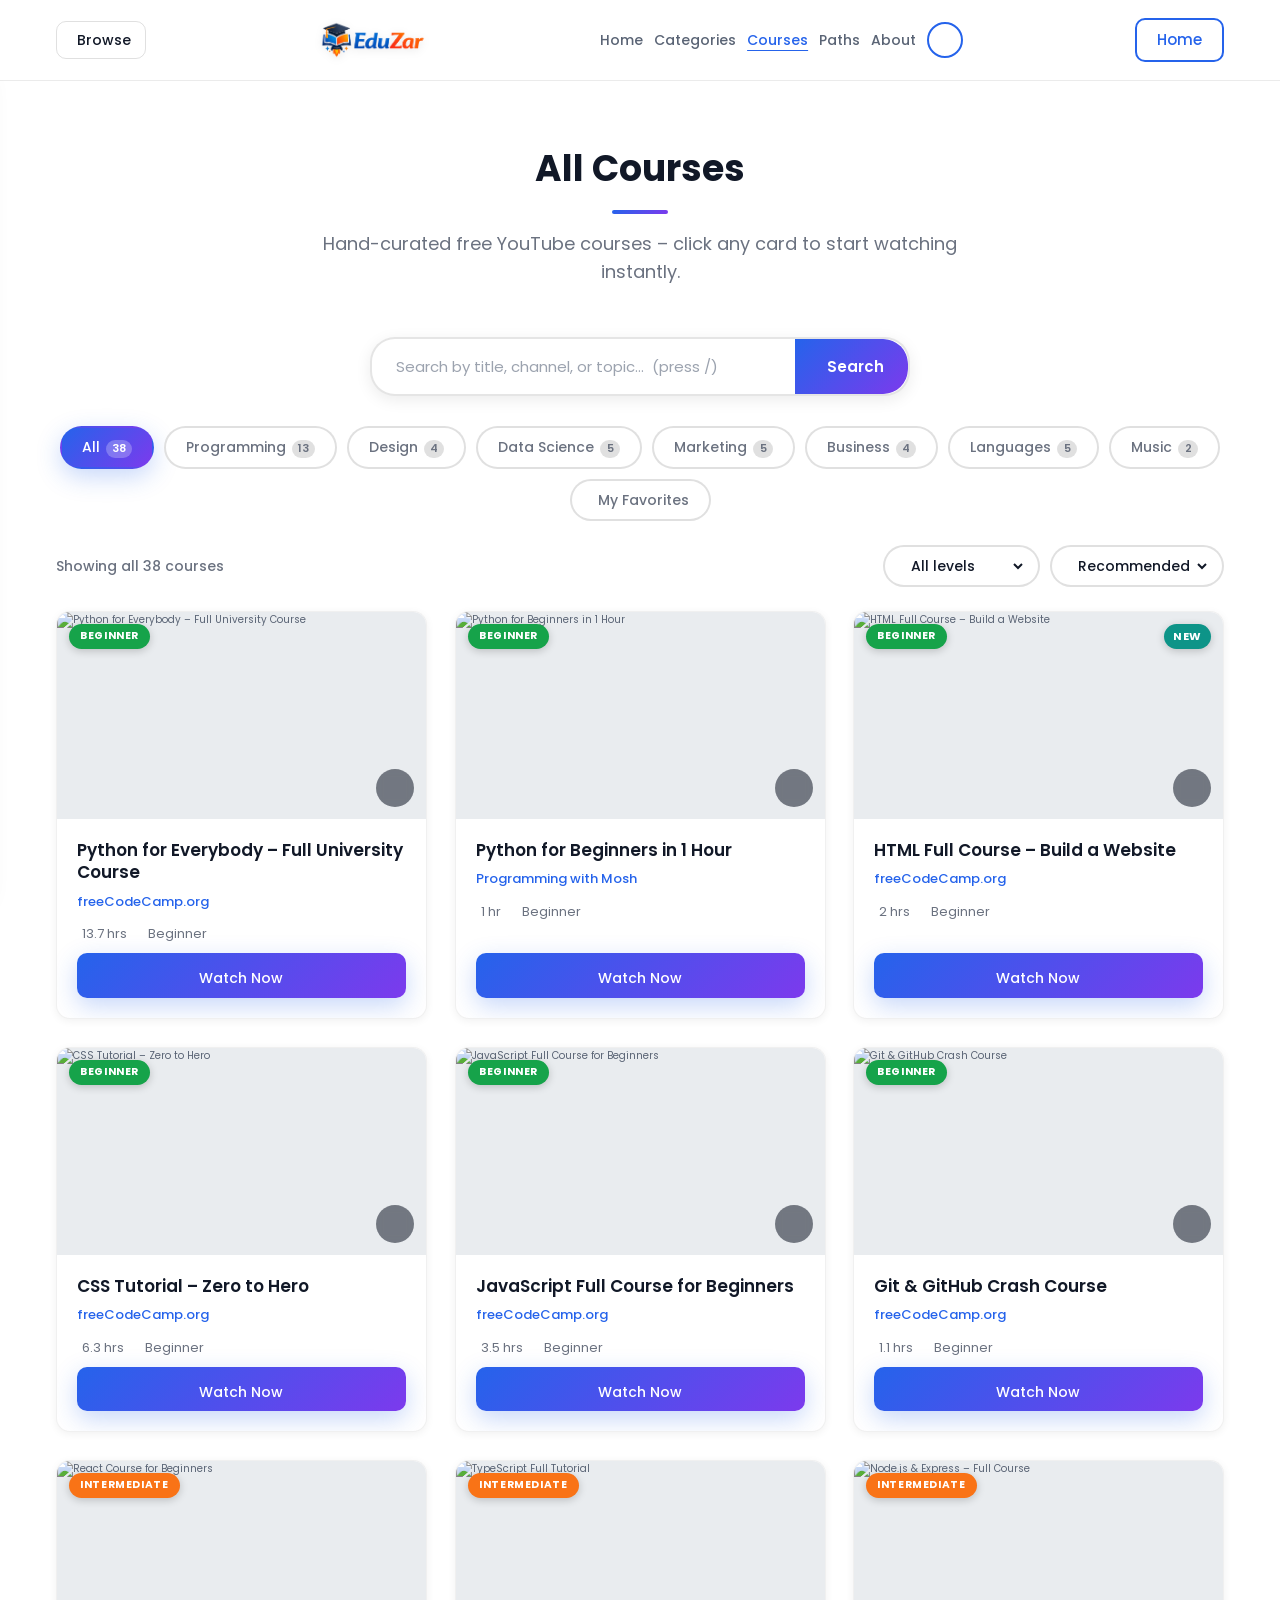
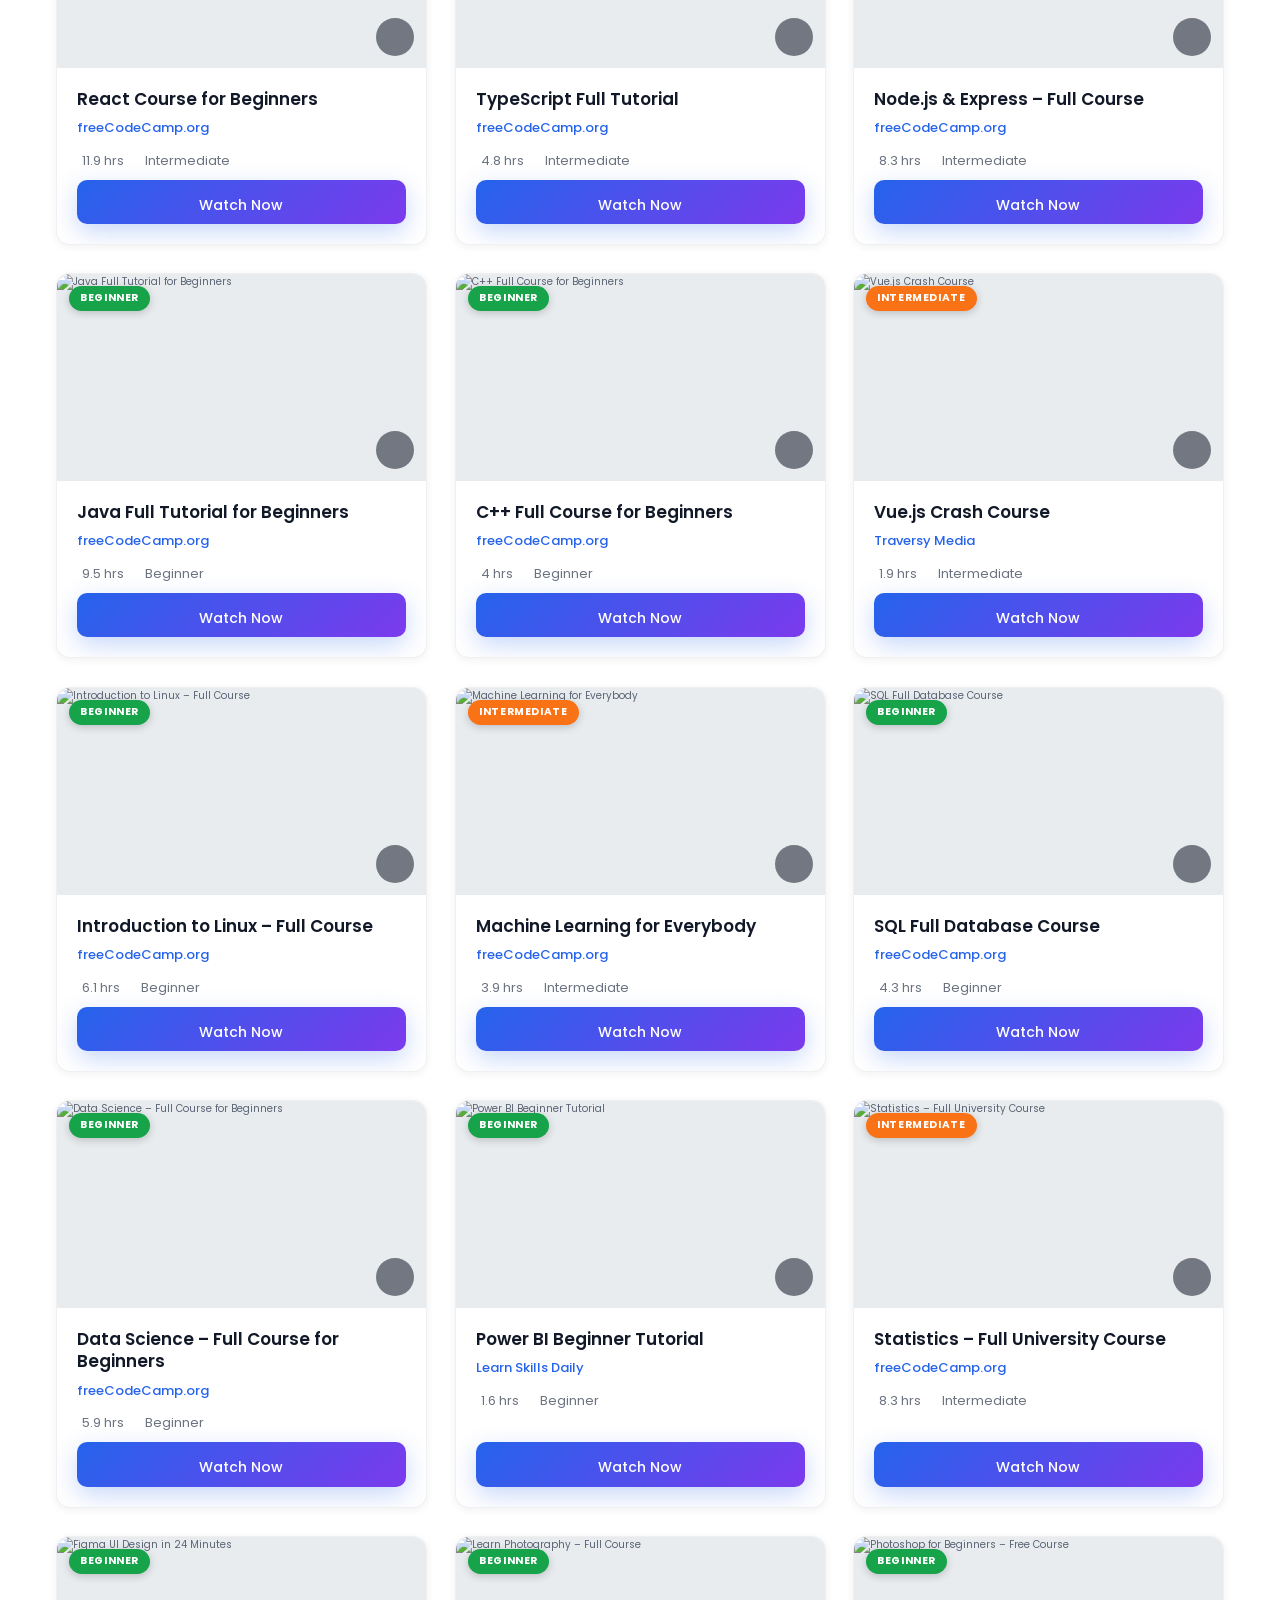
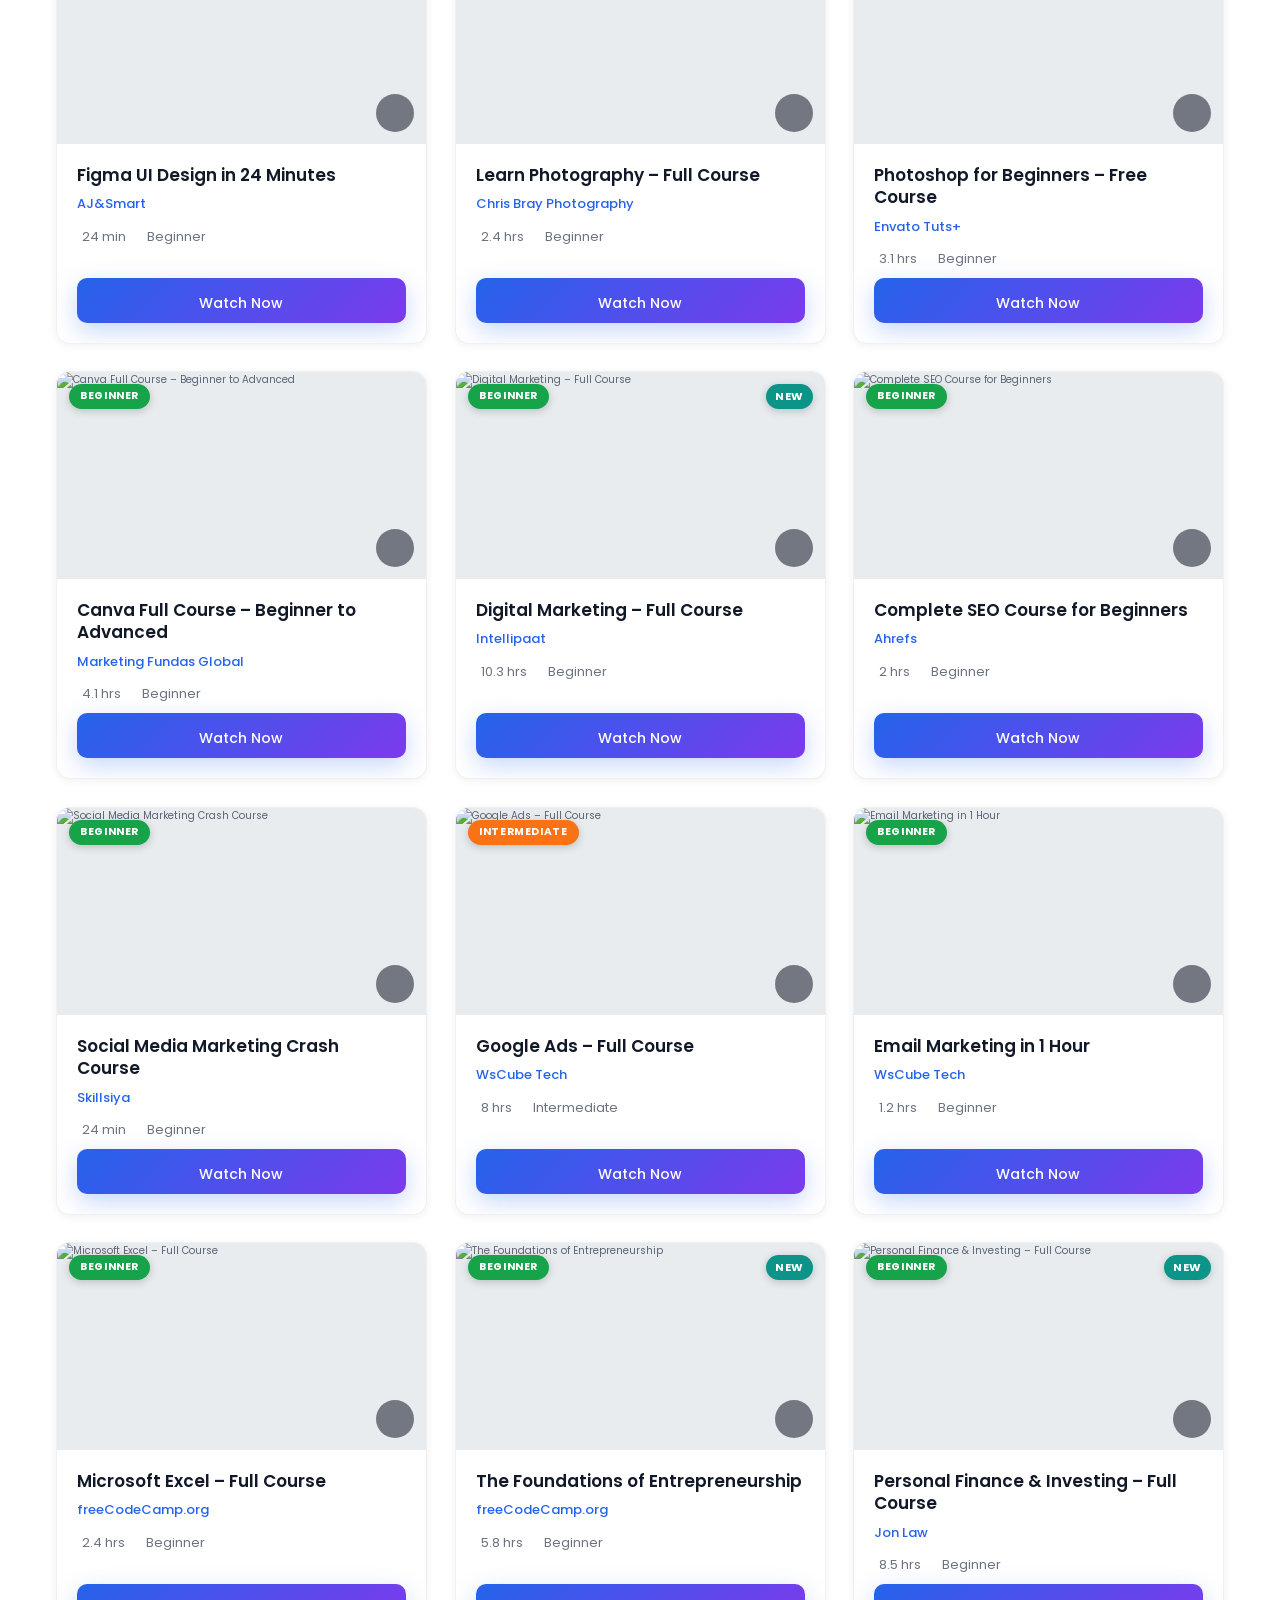
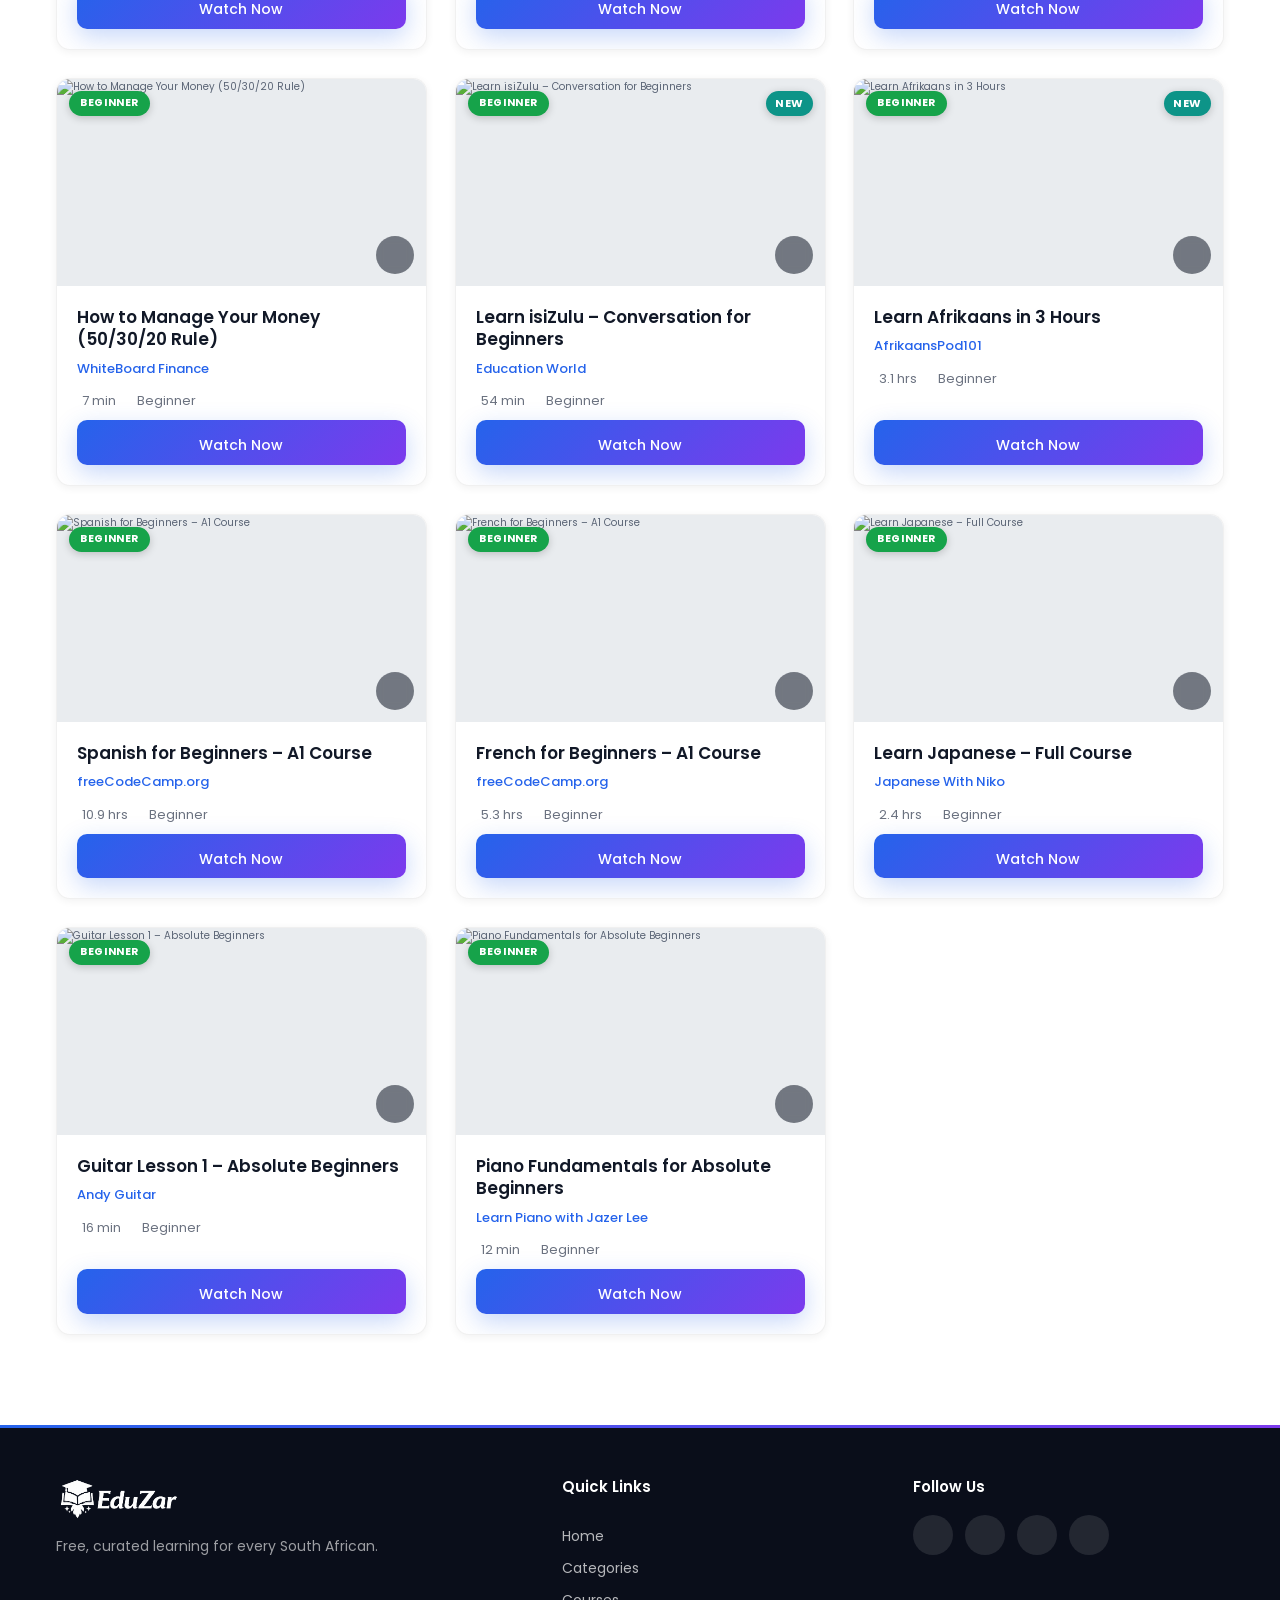
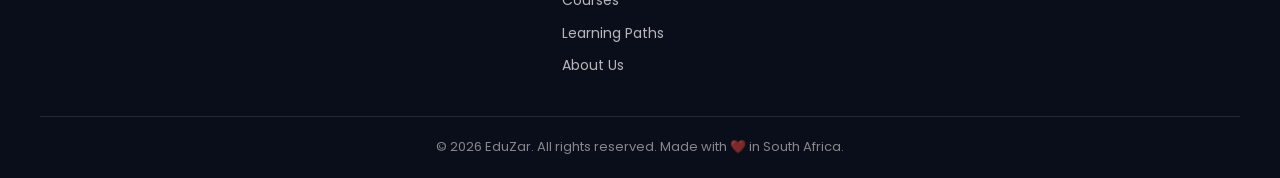
==== commit 1ac4af7e: "Fix broken course catalog, add progress tracking and filters - Replace 8 dead YouTube IDs and fix mi" ====
--- a/courses.html
+++ b/courses.html
@@ -25,6 +25,7 @@
     <link href="https://fonts.googleapis.com/css2?family=Poppins:wght@400;500;700&display=swap" rel="stylesheet">
     <link href="https://cdn.jsdelivr.net/npm/remixicon@4.5.0/fonts/remixicon.css" rel="stylesheet"/>
     <link rel="stylesheet" href="styles.css">
+    <script>try{var t=localStorage.getItem("eduzar-theme");if(t==="dark"||(!t&&matchMedia("(prefers-color-scheme: dark)").matches))document.documentElement.setAttribute("data-theme","dark")}catch(e){}</script>
 </head>
 <body>
 
@@ -113,7 +114,7 @@
                 <input
                     type="text"
                     id="search-input"
-                    placeholder="Search by title, channel, or topic…"
+                    placeholder="Search by title, channel, or topic…  (press /)"
                     class="search-input"
                     aria-label="Search courses"
                 >
@@ -135,10 +136,42 @@
                 <button class="filter-btn filter-favorites" data-category="favorites"><i class="ri-heart-fill"></i> My Favorites</button>
             </div>
 
+            <!-- Result count + level/sort controls -->
+            <div class="filter-tools">
+                <p class="results-count" id="results-count" aria-live="polite"></p>
+                <div class="filter-selects">
+                    <label class="select-control">
+                        <span class="sr-only">Filter by level</span>
+                        <i class="ri-bar-chart-line"></i>
+                        <select id="level-filter">
+                            <option value="all">All levels</option>
+                            <option value="beginner">Beginner</option>
+                            <option value="intermediate">Intermediate</option>
+                            <option value="advanced">Advanced</option>
+                        </select>
+                    </label>
+                    <label class="select-control">
+                        <span class="sr-only">Sort courses</span>
+                        <i class="ri-sort-desc"></i>
+                        <select id="sort-select">
+                            <option value="default">Recommended</option>
+                            <option value="new">Newest first</option>
+                            <option value="short">Shortest first</option>
+                            <option value="long">Longest first</option>
+                            <option value="az">A – Z</option>
+                        </select>
+                    </label>
+                </div>
+            </div>
+
             <!-- Courses Grid: populated from courses-data.js by main.js -->
             <div class="courses-grid"></div><!-- /.courses-grid -->
 
-            <p class="no-results" id="no-results">No courses found. Try a different keyword.</p>
+            <div class="no-results" id="no-results">
+                <i class="ri-search-eye-line"></i>
+                <p id="no-results-text">No courses match those filters. Try a different keyword or level.</p>
+                <button class="btn btn-outline" id="clear-filters">Clear filters</button>
+            </div>
 
         </div>
     </section>
--- a/styles.css
+++ b/styles.css
@@ -84,6 +84,31 @@
 img { max-width: 100%; height: auto; object-fit: contain; }
 button { cursor: pointer; border: none; background: none; font: inherit; }
 
+:focus-visible {
+    outline: 3px solid var(--primary-clr);
+    outline-offset: 2px;
+}
+.sr-only {
+    position: absolute;
+    width: 1px; height: 1px;
+    padding: 0; margin: -1px;
+    overflow: hidden;
+    clip: rect(0,0,0,0);
+    white-space: nowrap;
+    border: 0;
+}
+[hidden] { display: none !important; }
+
+@media (prefers-reduced-motion: reduce) {
+    html { scroll-behavior: auto; }
+    *, *::before, *::after {
+        animation-duration: 0.01ms !important;
+        animation-iteration-count: 1 !important;
+        transition-duration: 0.01ms !important;
+    }
+    .reveal { opacity: 1; transform: none; }
+}
+
 /* ── Reusable ───────────────────────────────────── */
 .container {
     width: 100%;
@@ -608,10 +633,14 @@
     background: var(--white-clr);
 }
 
+/* 4 → 2 columns so the 8 categories always fill even rows */
 .categories-grid {
     display: grid;
-    grid-template-columns: repeat(auto-fit, minmax(160px, 1fr));
+    grid-template-columns: repeat(4, 1fr);
     gap: 2.4rem;
+}
+@media (max-width: 768px) {
+    .categories-grid { grid-template-columns: repeat(2, 1fr); gap: 1.6rem; }
 }
 
 .category-card {
@@ -645,15 +674,27 @@
     box-shadow: 0 16px 32px rgba(0,0,0,0.1);
 }
 
-/* Per-category accent colors + subtle tinted backgrounds */
-.categories-grid .category-card:nth-child(1) { --cat-color: #2563eb; --cat-gradient: linear-gradient(90deg,#2563eb,#3b82f6); background: linear-gradient(160deg,#eff6ff 0%,var(--card-bg) 60%); }
-.categories-grid .category-card:nth-child(2) { --cat-color: #7c3aed; --cat-gradient: linear-gradient(90deg,#7c3aed,#a78bfa); background: linear-gradient(160deg,#f5f3ff 0%,var(--card-bg) 60%); }
-.categories-grid .category-card:nth-child(3) { --cat-color: #059669; --cat-gradient: linear-gradient(90deg,#059669,#34d399); background: linear-gradient(160deg,#ecfdf5 0%,var(--card-bg) 60%); }
-.categories-grid .category-card:nth-child(4) { --cat-color: #d97706; --cat-gradient: linear-gradient(90deg,#d97706,#fbbf24); background: linear-gradient(160deg,#fffbeb 0%,var(--card-bg) 60%); }
-.categories-grid .category-card:nth-child(5) { --cat-color: #db2777; --cat-gradient: linear-gradient(90deg,#db2777,#f472b6); background: linear-gradient(160deg,#fdf2f8 0%,var(--card-bg) 60%); }
-.categories-grid .category-card:nth-child(6) { --cat-color: #6366f1; --cat-gradient: linear-gradient(90deg,#6366f1,#818cf8); background: linear-gradient(160deg,#eef2ff 0%,var(--card-bg) 60%); }
-.categories-grid .category-card:nth-child(7) { --cat-color: #0d9488; --cat-gradient: linear-gradient(90deg,#0d9488,#2dd4bf); background: linear-gradient(160deg,#f0fdfa 0%,var(--card-bg) 60%); }
-.categories-grid .category-card:nth-child(8) { --cat-color: #f97316; --cat-gradient: linear-gradient(90deg,#f97316,#fb923c); background: linear-gradient(160deg,#fff7ed 0%,var(--card-bg) 60%); }
+/* Per-category accent colors. The tint is mixed from the accent itself, so it
+   reads as a soft wash in light mode and a subtle glow in dark mode. */
+.categories-grid .category-card:nth-child(1) { --cat-color: #2563eb; --cat-color-2: #3b82f6; }
+.categories-grid .category-card:nth-child(2) { --cat-color: #7c3aed; --cat-color-2: #a78bfa; }
+.categories-grid .category-card:nth-child(3) { --cat-color: #059669; --cat-color-2: #34d399; }
+.categories-grid .category-card:nth-child(4) { --cat-color: #d97706; --cat-color-2: #fbbf24; }
+.categories-grid .category-card:nth-child(5) { --cat-color: #db2777; --cat-color-2: #f472b6; }
+.categories-grid .category-card:nth-child(6) { --cat-color: #4f46e5; --cat-color-2: #818cf8; }
+.categories-grid .category-card:nth-child(7) { --cat-color: #0d9488; --cat-color-2: #2dd4bf; }
+.categories-grid .category-card:nth-child(8) { --cat-color: #ea580c; --cat-color-2: #fb923c; }
+.categories-grid .category-card {
+    --cat-gradient: linear-gradient(90deg, var(--cat-color), var(--cat-color-2));
+    background: linear-gradient(160deg, color-mix(in srgb, var(--cat-color) 9%, var(--card-bg)) 0%, var(--card-bg) 65%);
+}
+/* Dark mode: brighter icons, a faint tint and a hairline border instead of a grey smear */
+[data-theme="dark"] .categories-grid .category-card {
+    background: linear-gradient(160deg, color-mix(in srgb, var(--cat-color) 16%, var(--card-bg)) 0%, var(--card-bg) 70%);
+    border-color: rgba(255,255,255,0.06);
+}
+[data-theme="dark"] .categories-grid .category-card .category-icon { color: var(--cat-color-2); }
+[data-theme="dark"] .categories-grid .category-card:hover { border-color: var(--cat-color-2); }
 
 .category-icon {
     font-size: 4rem;
@@ -1056,8 +1097,9 @@
     box-shadow: 0 2px 8px rgba(0,0,0,0.2);
 }
 /* Color-coded by difficulty */
-.course-card[data-tags*="intermediate"] .course-badge { background: var(--orange-clr); }
-.course-card[data-tags*="advanced"]     .course-badge { background: var(--red-clr); }
+[data-level="intermediate"] .course-badge { background: var(--orange-clr); }
+[data-level="advanced"]     .course-badge { background: var(--red-clr); }
+[data-level] .course-badge.course-new { background: var(--teal-clr); }
 
 /* "New" badge */
 .course-new {
@@ -1119,11 +1161,99 @@
 
 .no-results {
     text-align: center;
-    font-size: 1.8rem;
+    font-size: 1.7rem;
     color: var(--slate-gray);
     padding: 4rem 0;
     display: none;
 }
+.no-results > i { font-size: 4.8rem; color: var(--primary-clr); display: block; margin-bottom: 1rem; }
+.no-results p { margin-bottom: 2rem; }
+.no-results .btn { width: auto; }
+
+/* ── Results count + level/sort selects ────────── */
+.filter-tools {
+    display: flex;
+    justify-content: space-between;
+    align-items: center;
+    flex-wrap: wrap;
+    gap: 1.2rem;
+    margin: -1.6rem 0 2.4rem;
+}
+.results-count { font-size: 1.4rem; color: var(--slate-gray); font-weight: 500; }
+.filter-selects { display: flex; gap: 1rem; flex-wrap: wrap; }
+.select-control {
+    display: flex;
+    align-items: center;
+    gap: 0.6rem;
+    padding: 0 1.2rem;
+    border: 2px solid var(--filter-border);
+    border-radius: var(--radius-pill);
+    background: var(--card-bg);
+    color: var(--slate-gray);
+    font-size: 1.6rem;
+    transition: border-color var(--transition-1);
+}
+.select-control:focus-within { border-color: var(--primary-clr); }
+.select-control select {
+    border: none;
+    background: transparent;
+    font-family: var(--ff-poppins);
+    font-size: 1.4rem;
+    font-weight: 500;
+    color: var(--dark-clr);
+    padding: 0.8rem 0.4rem;
+    cursor: pointer;
+    outline: none;
+}
+.select-control option { background: var(--card-bg); color: var(--dark-clr); }
+
+/* ── Watch progress + completed state on cards ── */
+.watch-progress {
+    position: absolute;
+    left: 0; right: 0; bottom: 0;
+    height: 0.5rem;
+    background: rgba(255,255,255,0.35);
+    z-index: 1;
+}
+.watch-progress-fill { height: 100%; background: var(--red-clr); transition: width 0.4s ease; }
+[data-completed="true"] .watch-progress-fill { background: var(--green-clr); }
+
+.completed-badge {
+    position: absolute;
+    left: 1.2rem;
+    bottom: 1.6rem;
+    display: none;
+    align-items: center;
+    gap: 0.4rem;
+    background: var(--green-clr);
+    color: #fff;
+    font-size: 1.15rem;
+    font-weight: 700;
+    padding: 0.35rem 1rem;
+    border-radius: var(--radius-pill);
+    box-shadow: 0 2px 8px rgba(0,0,0,0.2);
+    z-index: 1;
+}
+.course-card[data-completed="true"] .completed-badge { display: inline-flex; }
+
+/* ── Continue Learning (homepage) ──────────────── */
+.continue-learning { padding: 7rem 0 2rem; background: var(--white-clr); }
+.continue-header {
+    display: flex;
+    justify-content: space-between;
+    align-items: flex-end;
+    gap: 1.6rem;
+    margin-bottom: 2.8rem;
+}
+.continue-header h2 { font-size: 2.8rem; font-weight: 700; color: var(--dark-clr); line-height: 1.2; }
+.continue-header p { font-size: 1.5rem; color: var(--slate-gray); }
+.continue-header .btn { width: auto; flex-shrink: 0; }
+.recent-grid {
+    display: grid;
+    grid-template-columns: repeat(auto-fill, minmax(240px, 1fr));
+    gap: 2.4rem;
+}
+.recent-grid .course-info h3 { font-size: 1.5rem; }
 
 /* ── Card entrance animation ───────────────────── */
 @media (prefers-reduced-motion: no-preference) {
@@ -1191,8 +1321,10 @@
     opacity: 0;
     visibility: hidden;
     transition: opacity var(--transition-1), transform var(--transition-1), visibility var(--transition-1);
-    z-index: 2100;
-    white-space: nowrap;
+    z-index: 2200;
+    width: max-content;
+    max-width: calc(100vw - 3.2rem);
+    text-align: center;
 }
 #eduzar-toast.show {
     opacity: 1;
@@ -1206,7 +1338,7 @@
 .video-modal {
     position: fixed;
     inset: 0;
-    z-index: 2000;
+    z-index: 2050; /* above the path modal (a video can be opened from a path), below the certificate */
     display: flex;
     align-items: center;
     justify-content: center;
@@ -1330,6 +1462,38 @@
     margin-left: auto;
 }
 .video-modal-meta a:hover { text-decoration: underline; }
+.video-modal-share {
+    display: flex;
+    align-items: center;
+    gap: 0.6rem;
+    margin-left: auto;
+    color: var(--primary-clr);
+    font-weight: 600;
+    font-size: 1.4rem;
+}
+.video-modal-share:hover { text-decoration: underline; }
+.video-modal-share + a { margin-left: 0; }
+
+.video-modal-actions { display: flex; align-items: center; gap: 1rem; flex-shrink: 0; }
+.complete-btn {
+    display: flex;
+    align-items: center;
+    gap: 0.6rem;
+    height: 4.6rem;
+    padding: 0 1.8rem;
+    border-radius: var(--radius-pill);
+    background: var(--light-bg);
+    color: var(--dark-clr);
+    font-size: 1.4rem;
+    font-weight: 600;
+    transition: background var(--transition-1), color var(--transition-1);
+}
+.complete-btn i { font-size: 2rem; }
+.complete-btn:hover { background: var(--primary-clr-3); color: var(--primary-clr); }
+.complete-btn.active { background: rgba(22,163,74,0.14); color: var(--green-clr); }
+.complete-btn.active i { animation: heart-pop 0.35s ease; }
+
+.video-modal-related-title { font-size: 1.5rem; font-weight: 600; color: var(--dark-clr); margin-bottom: 1.2rem; }
 
 .video-modal-related {
     display: grid;
@@ -1582,6 +1746,19 @@
     flex-shrink: 0;
     transition: color var(--transition-1);
 }
+.path-row.next { box-shadow: inset 0 0 0 2px var(--primary-clr); }
+.path-row.done .path-row-info strong { color: var(--slate-gray); }
+.path-row-next, .path-row-watched {
+    font-style: normal;
+    font-weight: 600;
+    font-size: 1.1rem;
+    padding: 0.1rem 0.8rem;
+    border-radius: var(--radius-pill);
+    margin-left: 0.4rem;
+    white-space: nowrap;
+}
+.path-row-next { background: var(--primary-clr); color: #fff; }
+.path-row-watched { background: var(--primary-clr-3); color: var(--primary-clr); }
 .path-row-complete:hover { color: var(--primary-clr); }
 .path-row-complete.active { color: var(--green-clr); }
 .path-row-complete.active i { animation: heart-pop 0.35s ease; }
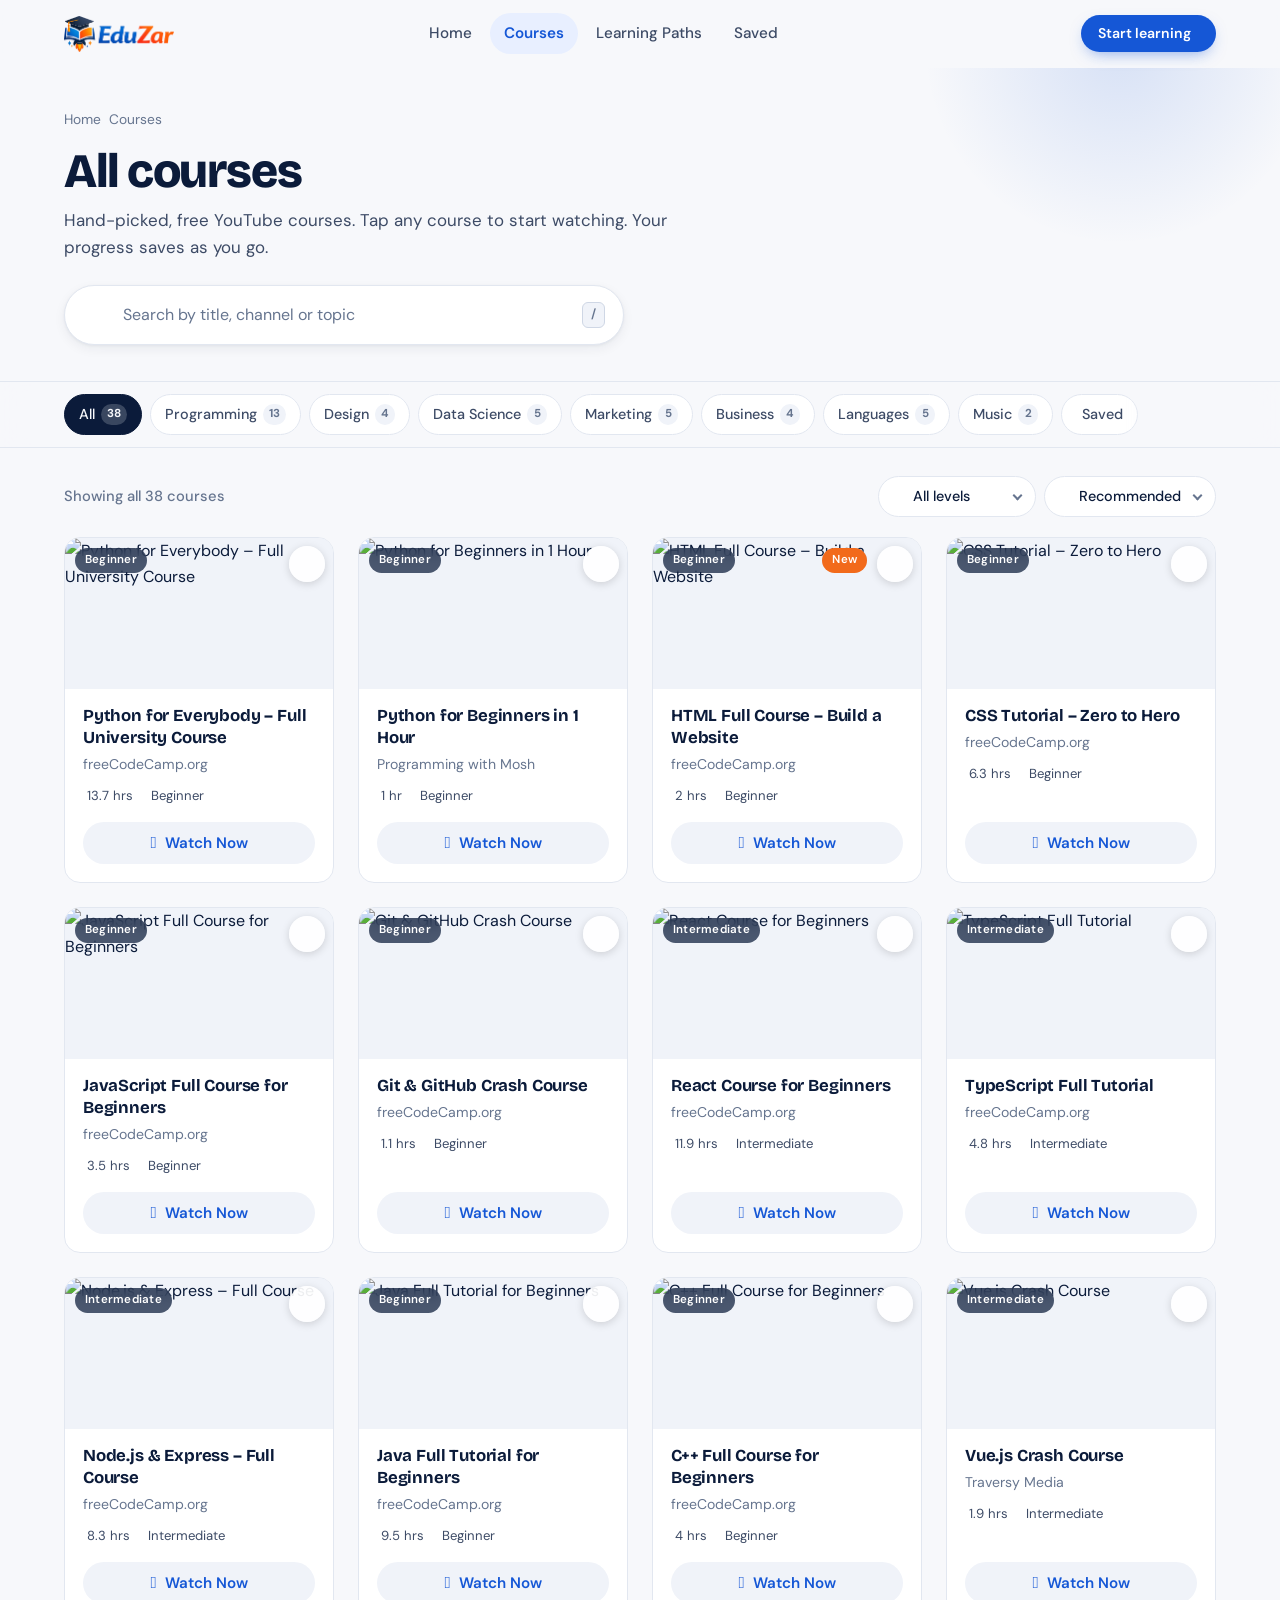
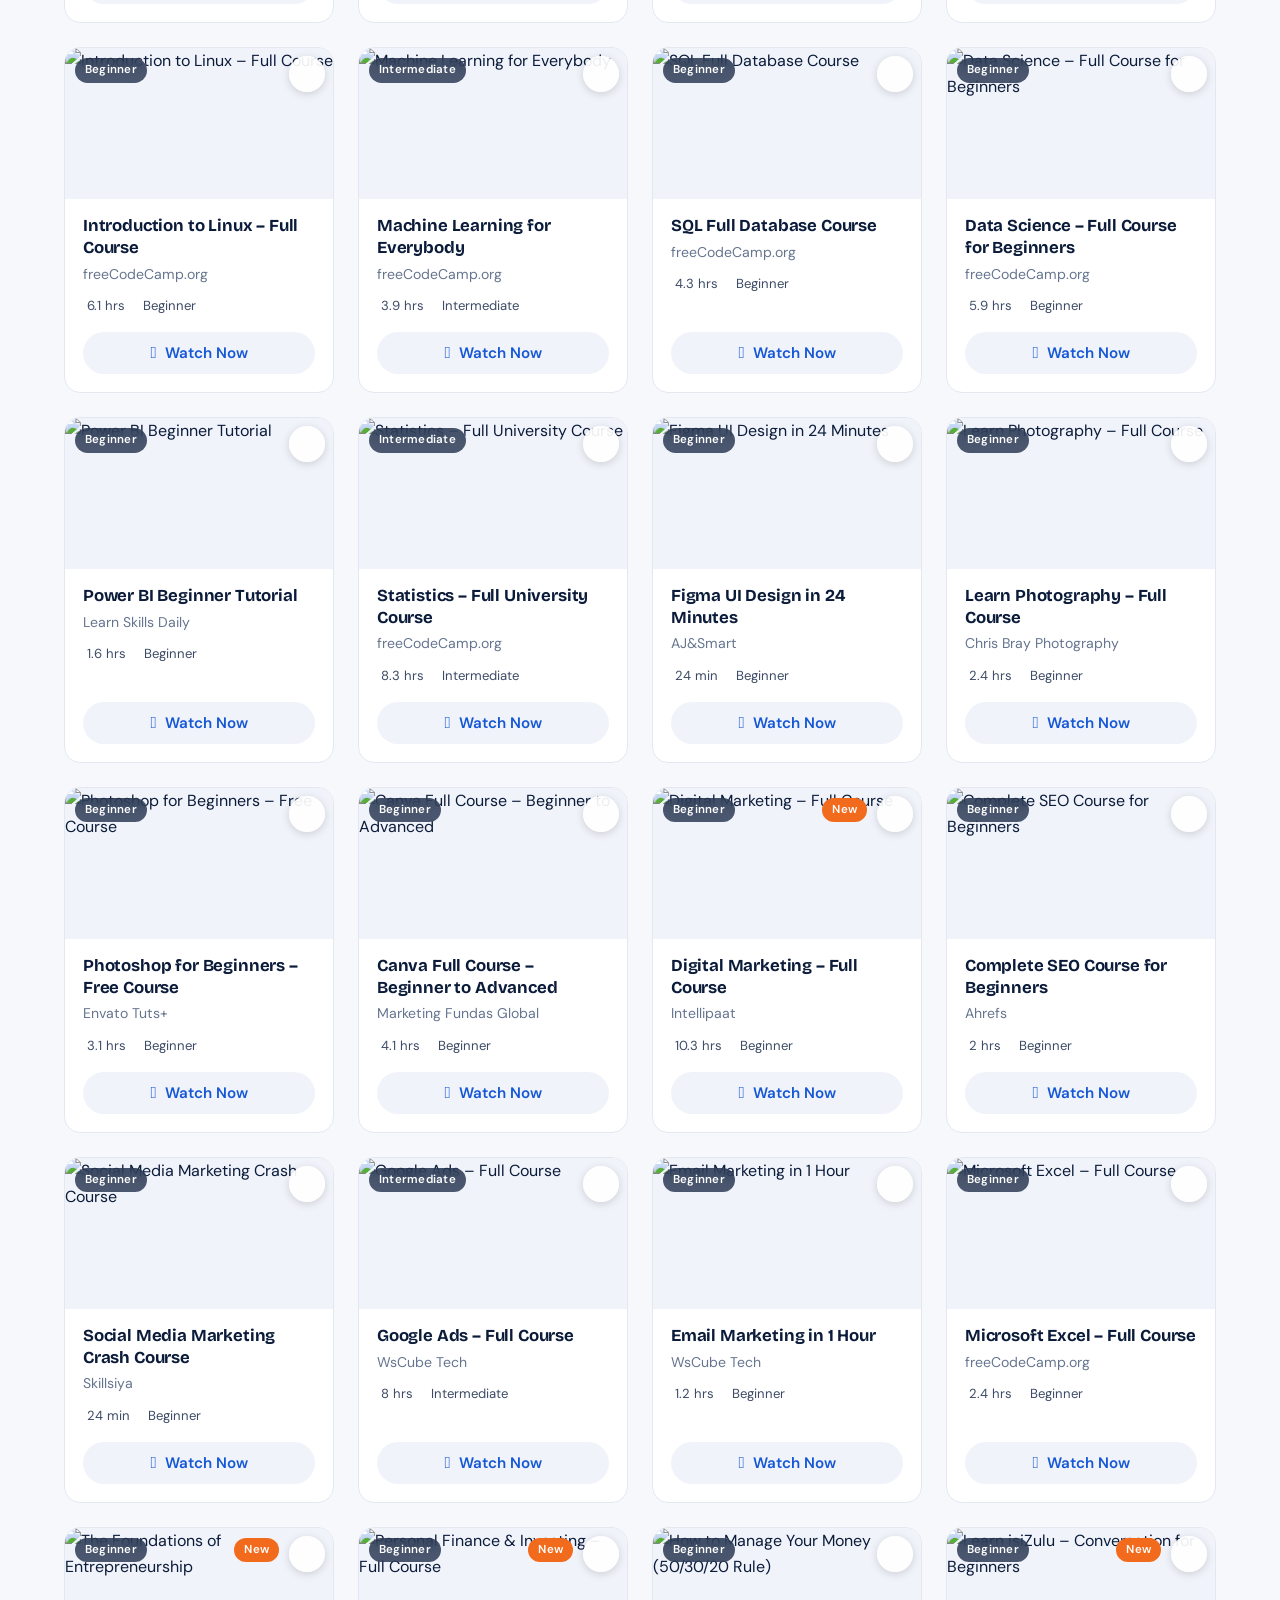
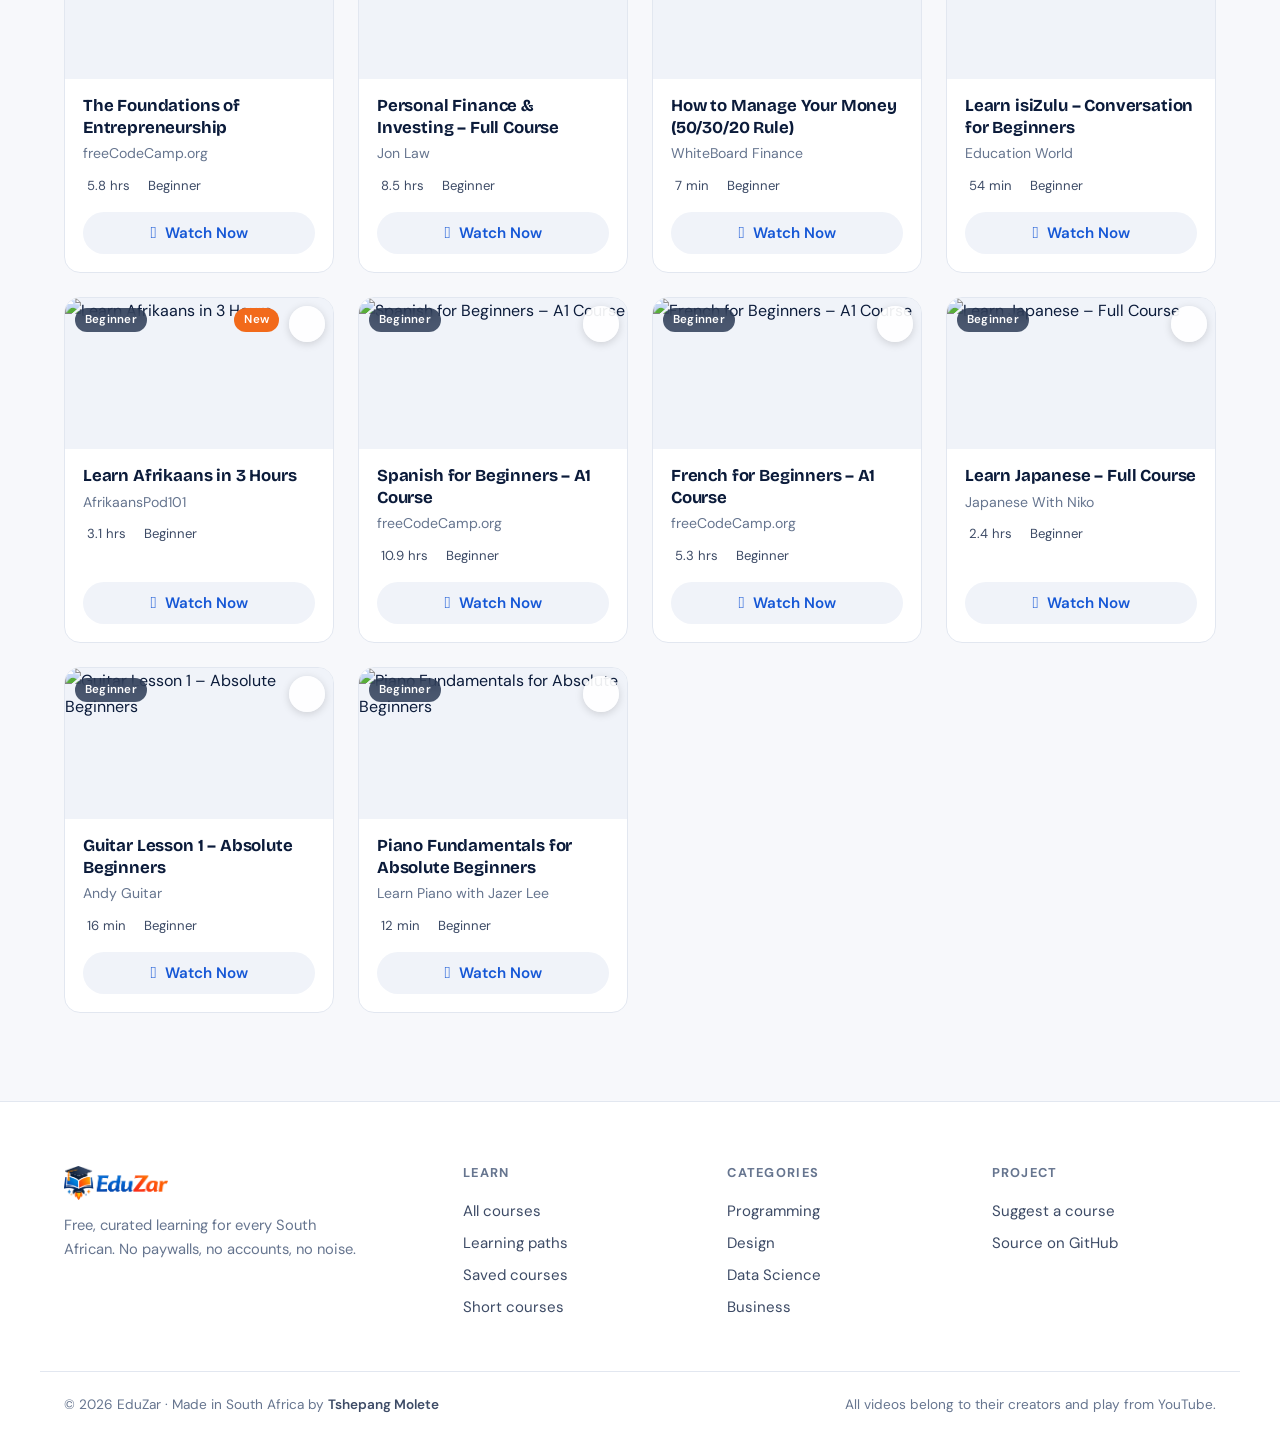
==== commit 58ec3b48: "Redesign UI: logo-based design system, mobile bottom nav, compact course list - New palette from the" ====
--- a/courses.html
+++ b/courses.html
@@ -1,129 +1,87 @@
-﻿<!DOCTYPE html>
-<html lang="en">
+<!DOCTYPE html>
+<html lang="en-ZA">
 <head>
     <meta charset="UTF-8">
-    <meta name="viewport" content="width=device-width, initial-scale=1.0">
-    <meta name="description" content="Browse all free EduZar courses – hand-curated YouTube tutorials for every skill level.">
+    <meta name="viewport" content="width=device-width, initial-scale=1.0, viewport-fit=cover">
+    <title>All Courses | EduZar</title>
+    <meta name="description" content="Browse free, hand-curated YouTube courses on programming, design, data science, marketing and more.">
+    <link rel="canonical" href="https://tshepangscara.github.io/eduzar/courses.html">
     <meta property="og:title" content="All Courses | EduZar">
-    <meta property="og:description" content="Browse free hand-curated YouTube courses on programming, design, data science, marketing and more.">
+    <meta property="og:description" content="Browse free, hand-curated YouTube courses on programming, design, data science, marketing and more.">
     <meta property="og:type" content="website">
-    <meta property="og:image" content="images-eduzar/logo eduzar.png">
+    <meta property="og:url" content="https://tshepangscara.github.io/eduzar/courses.html">
+    <meta property="og:image" content="https://tshepangscara.github.io/eduzar/images-eduzar/og-image.png">
+    <meta property="og:image:width" content="1200">
+    <meta property="og:image:height" content="630">
     <meta name="twitter:card" content="summary_large_image">
     <meta name="twitter:title" content="All Courses | EduZar">
-    <meta name="twitter:description" content="Browse free hand-curated YouTube courses on programming, design, data science, marketing and more.">
-    <title>Courses | EduZar</title>
+    <meta name="twitter:description" content="Browse free, hand-curated YouTube courses on programming, design, data science, marketing and more.">
+    <meta name="twitter:image" content="https://tshepangscara.github.io/eduzar/images-eduzar/og-image.png">
 
     <!-- PWA -->
     <link rel="manifest" href="manifest.json">
-    <meta name="theme-color" content="#007bff">
+    <meta name="theme-color" content="#f7f8fb" media="(prefers-color-scheme: light)">
+    <meta name="theme-color" content="#0a1224" media="(prefers-color-scheme: dark)">
     <meta name="mobile-web-app-capable" content="yes">
     <meta name="apple-mobile-web-app-capable" content="yes">
     <meta name="apple-mobile-web-app-status-bar-style" content="default">
     <meta name="apple-mobile-web-app-title" content="EduZar">
-    <link rel="apple-touch-icon" href="images-eduzar/logo eduzar.png">
+    <link rel="icon" type="image/png" href="images-eduzar/favicon.png">
+    <link rel="apple-touch-icon" href="images-eduzar/apple-touch-icon.png">
 
-    <link href="https://fonts.googleapis.com/css2?family=Poppins:wght@400;500;700&display=swap" rel="stylesheet">
-    <link href="https://cdn.jsdelivr.net/npm/remixicon@4.5.0/fonts/remixicon.css" rel="stylesheet"/>
+    <link rel="preconnect" href="https://fonts.googleapis.com">
+    <link rel="preconnect" href="https://fonts.gstatic.com" crossorigin>
+    <link href="https://fonts.googleapis.com/css2?family=Bricolage+Grotesque:opsz,wght@12..96,600;12..96,700;12..96,800&family=DM+Sans:opsz,wght@9..40,400;9..40,500;9..40,600;9..40,700&display=swap" rel="stylesheet">
+    <link href="https://cdn.jsdelivr.net/npm/remixicon@4.5.0/fonts/remixicon.css" rel="stylesheet">
     <link rel="stylesheet" href="styles.css">
     <script>try{var t=localStorage.getItem("eduzar-theme");if(t==="dark"||(!t&&matchMedia("(prefers-color-scheme: dark)").matches))document.documentElement.setAttribute("data-theme","dark")}catch(e){}</script>
 </head>
-<body>
+<body data-page="courses">
+<a class="skip-link" href="#main">Skip to content</a>
 
-<!-- ══════════════════════════════════════════════
-     HEADER
-══════════════════════════════════════════════ -->
 <header class="header" id="header">
-    <div class="container">
-
-        <button class="categories-btn" id="categories-btn" aria-label="Browse categories">
-            <i class="ri-apps-2-line"></i>
-            <span>Browse</span>
-        </button>
-
-        <a href="index.html" class="logo">
-            <img src="images-eduzar/logo eduzar.png" alt="EduZar Logo">
+    <div class="container header-inner">
+        <a href="index.html" class="logo" aria-label="EduZar home">
+            <img class="logo-light" src="images-eduzar/logo.png" alt="EduZar" width="885" height="289">
+            <img class="logo-dark" src="images-eduzar/logo-dark.png" alt="" width="885" height="289">
         </a>
 
-        <nav class="navbar" id="navbar">
-            <div class="nav-header">
-                <a href="index.html" class="logo mobile-logo">
-                    <img src="images-eduzar/logo eduzar.png" alt="EduZar Logo">
-                </a>
-                <button class="close-menu" id="close-menu" aria-label="Close menu">
-                    <i class="ri-close-line"></i>
-                </button>
-            </div>
-
+        <nav class="navbar" id="navbar" aria-label="Main">
             <ul class="nav-list">
-                <li><a href="index.html"            class="nav-link">Home</a></li>
-                <li><a href="index.html#categories" class="nav-link">Categories</a></li>
-                <li><a href="courses.html"          class="nav-link active">Courses</a></li>
-                <li><a href="paths.html"            class="nav-link">Paths</a></li>
-                <li><a href="index.html#about"      class="nav-link">About</a></li>
-                <li>
-                    <button class="dark-toggle" id="dark-toggle" aria-label="Toggle dark mode">
-                        <i class="ri-moon-line"></i>
-                    </button>
-                </li>
+                <li><a href="index.html" class="nav-link" data-nav="index">Home</a></li>
+                <li><a href="courses.html" class="nav-link" data-nav="courses">Courses</a></li>
+                <li><a href="paths.html" class="nav-link" data-nav="paths">Learning Paths</a></li>
+                <li><a href="courses.html?category=favorites" class="nav-link" data-nav="saved">Saved</a></li>
             </ul>
         </nav>
 
-        <div class="nav-auth">
-            <a href="index.html" class="btn btn-outline btn-sm">Home</a>
+        <div class="header-actions">
+            <button class="icon-btn dark-toggle" id="dark-toggle" aria-label="Toggle dark mode">
+                <i class="ri-moon-line"></i>
+            </button>
+            <a href="courses.html" class="btn btn-primary btn-sm header-cta">Start learning <i class="ri-arrow-right-line"></i></a>
         </div>
-
-        <button class="open-menu" id="open-menu" aria-label="Open menu">
-            <i class="ri-menu-3-line"></i>
-        </button>
     </div>
 </header>
 
-<!-- Overlay for mobile menu -->
-<div class="overlay" id="overlay"></div>
+<main id="main">
+    <section class="page-hero">
+        <div class="container">
+            <nav class="crumbs" aria-label="Breadcrumb"><a href="index.html">Home</a><i class="ri-arrow-right-s-line"></i><span>Courses</span></nav>
+            <h1>All courses</h1>
+            <p>Hand-picked, free YouTube courses. Tap any course to start watching. Your progress saves as you go.</p>
 
-<!-- ══════════════════════════════════════════════
-     CATEGORIES SIDEBAR
-══════════════════════════════════════════════ -->
-<aside class="cat-sidebar" id="cat-sidebar">
-    <div class="cat-sidebar-header">
-        <span>Browse Categories</span>
-        <button id="cat-close" aria-label="Close categories"><i class="ri-close-line"></i></button>
-    </div>
-    <ul class="cat-list">
-        <li><a href="courses.html?category=programming"><i class="ri-code-s-slash-line"></i> Programming</a></li>
-        <li><a href="courses.html?category=design"><i class="ri-palette-line"></i> Design</a></li>
-        <li><a href="courses.html?category=data"><i class="ri-bar-chart-line"></i> Data Science</a></li>
-        <li><a href="courses.html?category=marketing"><i class="ri-megaphone-line"></i> Marketing</a></li>
-        <li><a href="courses.html?category=business"><i class="ri-briefcase-line"></i> Business</a></li>
-        <li><a href="courses.html?category=language"><i class="ri-translate-2"></i> Languages</a></li>
-        <li><a href="courses.html?category=music"><i class="ri-music-line"></i> Music</a></li>
-    </ul>
-</aside>
+            <div class="courses-search" role="search">
+                <i class="ri-search-line" aria-hidden="true"></i>
+                <input type="search" id="search-input" class="search-input"
+                       placeholder="Search by title, channel or topic" aria-label="Search courses" enterkeyhint="search">
+                <kbd class="kbd-hint" aria-hidden="true">/</kbd>
+            </div>
+        </div>
+    </section>
 
-<!-- ══════════════════════════════════════════════
-     COURSES SECTION
-══════════════════════════════════════════════ -->
-<main>
-    <section class="courses-section">
+    <div class="course-toolbar" id="course-toolbar">
         <div class="container">
-            <h2 class="section-title">All Courses</h2>
-            <p class="section-subtitle">Hand-curated free YouTube courses – click any card to start watching instantly.</p>
-
-            <!-- Search bar -->
-            <div class="courses-search">
-                <input
-                    type="text"
-                    id="search-input"
-                    placeholder="Search by title, channel, or topic…  (press /)"
-                    class="search-input"
-                    aria-label="Search courses"
-                >
-                <button class="search-btn" id="search-btn" aria-label="Search">
-                    <i class="ri-search-line"></i> Search
-                </button>
-            </div>
-
-            <!-- Category filter -->
             <div class="filter-bar" role="group" aria-label="Filter by category">
                 <button class="filter-btn active" data-category="all">All</button>
                 <button class="filter-btn" data-category="programming">Programming</button>
@@ -133,16 +91,19 @@
                 <button class="filter-btn" data-category="business">Business</button>
                 <button class="filter-btn" data-category="language">Languages</button>
                 <button class="filter-btn" data-category="music">Music</button>
-                <button class="filter-btn filter-favorites" data-category="favorites"><i class="ri-heart-fill"></i> My Favorites</button>
+                <button class="filter-btn filter-favorites" data-category="favorites"><i class="ri-heart-3-fill"></i> Saved</button>
             </div>
+        </div>
+    </div>
 
-            <!-- Result count + level/sort controls -->
+    <section class="courses-section">
+        <div class="container">
             <div class="filter-tools">
                 <p class="results-count" id="results-count" aria-live="polite"></p>
                 <div class="filter-selects">
                     <label class="select-control">
                         <span class="sr-only">Filter by level</span>
-                        <i class="ri-bar-chart-line"></i>
+                        <i class="ri-signal-tower-line" aria-hidden="true"></i>
                         <select id="level-filter">
                             <option value="all">All levels</option>
                             <option value="beginner">Beginner</option>
@@ -152,7 +113,7 @@
                     </label>
                     <label class="select-control">
                         <span class="sr-only">Sort courses</span>
-                        <i class="ri-sort-desc"></i>
+                        <i class="ri-arrow-up-down-line" aria-hidden="true"></i>
                         <select id="sort-select">
                             <option value="default">Recommended</option>
                             <option value="new">Newest first</option>
@@ -164,58 +125,64 @@
                 </div>
             </div>
 
-            <!-- Courses Grid: populated from courses-data.js by main.js -->
-            <div class="courses-grid"></div><!-- /.courses-grid -->
+            <!-- Populated from courses-data.js by main.js -->
+            <div class="courses-grid"></div>
 
             <div class="no-results" id="no-results">
-                <i class="ri-search-eye-line"></i>
+                <div class="no-results-icon"><i class="ri-search-eye-line"></i></div>
                 <p id="no-results-text">No courses match those filters. Try a different keyword or level.</p>
                 <button class="btn btn-outline" id="clear-filters">Clear filters</button>
             </div>
-
         </div>
     </section>
 </main>
 
-<!-- ══════════════════════════════════════════════
-     FOOTER
-══════════════════════════════════════════════ -->
-<footer>
+<footer class="site-footer">
     <div class="container footer-inner">
         <div class="footer-brand">
-            <img src="images-eduzar/logo eduzar.png" alt="EduZar Logo" class="footer-logo">
-            <p>Free, curated learning for every South African.</p>
+            <img class="footer-logo logo-light" src="images-eduzar/logo.png" alt="EduZar" width="885" height="289" loading="lazy">
+            <img class="footer-logo logo-dark" src="images-eduzar/logo-dark.png" alt="" width="885" height="289" loading="lazy">
+            <p>Free, curated learning for every South African. No paywalls, no accounts, no noise.</p>
         </div>
-        <div class="footer-links">
-            <h4>Quick Links</h4>
-            <a href="index.html">Home</a>
-            <a href="index.html#categories">Categories</a>
-            <a href="courses.html">Courses</a>
-            <a href="paths.html">Learning Paths</a>
-            <a href="index.html#about">About Us</a>
+        <div class="footer-col">
+            <h4>Learn</h4>
+            <a href="courses.html">All courses</a>
+            <a href="paths.html">Learning paths</a>
+            <a href="courses.html?category=favorites">Saved courses</a>
+            <a href="courses.html?sort=short">Short courses</a>
         </div>
-        <div class="footer-social">
-            <h4>Follow Us</h4>
-            <div class="social-icons">
-                <a href="#" aria-label="YouTube"><i class="ri-youtube-fill"></i></a>
-                <a href="#" aria-label="Instagram"><i class="ri-instagram-fill"></i></a>
-                <a href="#" aria-label="Twitter/X"><i class="ri-twitter-x-fill"></i></a>
-                <a href="#" aria-label="Facebook"><i class="ri-facebook-fill"></i></a>
-            </div>
+        <div class="footer-col">
+            <h4>Categories</h4>
+            <a href="courses.html?category=programming">Programming</a>
+            <a href="courses.html?category=design">Design</a>
+            <a href="courses.html?category=data">Data Science</a>
+            <a href="courses.html?category=business">Business</a>
+        </div>
+        <div class="footer-col">
+            <h4>Project</h4>
+            <a href="https://github.com/tshepangscara/eduzar/issues/new" target="_blank" rel="noopener">Suggest a course <i class="ri-external-link-line"></i></a>
+            <a href="https://github.com/tshepangscara/eduzar" target="_blank" rel="noopener">Source on GitHub <i class="ri-external-link-line"></i></a>
         </div>
     </div>
-    <div class="footer-bottom">
-        <p>&copy; 2026 EduZar. All rights reserved. Made with ❤️ in South Africa.</p>
+    <div class="container footer-bottom">
+        <p>&copy; 2026 EduZar · Made in South Africa by <a href="https://github.com/tshepangscara" target="_blank" rel="noopener">Tshepang Molete</a></p>
+        <p>All videos belong to their creators and play from YouTube.</p>
     </div>
 </footer>
 
+<nav class="bottom-nav" aria-label="Quick navigation">
+    <a href="index.html" data-nav="index"><i class="ri-home-5-line"></i><span>Home</span></a>
+    <a href="courses.html" data-nav="courses"><i class="ri-play-list-2-line"></i><span>Courses</span></a>
+    <a href="paths.html" data-nav="paths"><i class="ri-route-line"></i><span>Paths</span></a>
+    <a href="courses.html?category=favorites" data-nav="saved"><i class="ri-heart-3-line"></i><span>Saved</span></a>
+</nav>
+
 <script src="courses-data.js"></script>
+
 <script src="main.js"></script>
 <script>
     if ('serviceWorker' in navigator) {
-        navigator.serviceWorker.register('service-worker.js')
-            .then(reg => console.log('EduZar SW registered:', reg.scope))
-            .catch(err => console.warn('SW registration failed:', err));
+        navigator.serviceWorker.register('service-worker.js').catch(err => console.warn('SW registration failed:', err));
     }
 </script>
 </body>
--- a/styles.css
+++ b/styles.css
@@ -1,2102 +1,1312 @@
-@import url('https://fonts.googleapis.com/css2?family=Poppins:wght@400;500;700&display=swap');
-
-/* ────────────────────────────────────────────────
-   Custom Properties
-───────────────────────────────────────────────── */
+/* ==========================================================================
+   EduZar — design system
+   Palette is taken from the logo: navy ink, cobalt blue, sunrise orange.
+   Display type: Bricolage Grotesque · Body: DM Sans
+   ========================================================================== */
+
+/* ── Tokens ─────────────────────────────────────────────── */
 :root {
-    --body-font-clr: #5a6475;
-    --white-clr: #ffffff;
-    --primary-clr: #2563eb;
-    --primary-clr-2: #1d4ed8;
-    --primary-clr-3: #dbeafe;
-    --black-clr: #000000;
-    --dark-clr: #111827;
-    --green-clr: #16a34a;
-    --yellow-clr: #f59e0b;
-    --orange-clr: #f97316;
-    --red-clr: #dc2626;
-    --purple-clr: #7c3aed;
-    --teal-clr: #0d9488;
-    --pink-clr: #db2777;
-    --slate-gray: #6b7280;
-    --light-bg: #f1f5f9;
-    --card-bg: #ffffff;
-    --header-bg: #ffffff;
-    --gradient-1: linear-gradient(135deg, #2563eb 0%, #7c3aed 100%);
-    --gradient-hero: linear-gradient(135deg, #1e3a8a 0%, #312e81 45%, #5b21b6 100%);
-    --shadow-sm: 0 2px 8px rgba(0,0,0,0.06);
-    --shadow-md: 0 4px 20px rgba(0,0,0,0.1);
-    --shadow-lg: 0 8px 40px rgba(0,0,0,0.14);
-    --shadow-blue: 0 8px 24px rgba(37,99,235,0.25);
-
-    --ff-poppins: 'Poppins', sans-serif;
-    --transition-1: 0.3s ease;
-    --transition-2: 0.5s ease-out;
-    --radius-1: 1rem;
-    --radius-2: 1.4rem;
-    --radius-pill: 2.5rem;
-    --radius-full: 50%;
+    --font-display: "Bricolage Grotesque", "DM Sans", system-ui, sans-serif;
+    --font-body: "DM Sans", system-ui, -apple-system, "Segoe UI", sans-serif;
+
+    --ink: #0b1b3a;
+    --primary: #1557d6;
+    --primary-hover: #0f47b5;
+    --primary-soft: #e8efff;
+    --accent: #f26a1b;
+    --accent-hover: #dc5a0f;
+    --accent-soft: #fff0e6;
+    --green: #12a150;
+    --green-soft: #e3f7ec;
+    --danger: #e5484d;
+
+    --bg: #f7f8fb;
+    --surface: #ffffff;
+    --surface-2: #f0f3f9;
+    --border: #e2e7f0;
+    --border-strong: #cfd7e5;
+    --text: #0b1b3a;
+    --text-2: #3d4b66;
+    --muted: #66758f;
+
+    /* Category hues */
+    --c-blue: #1557d6;
+    --c-pink: #d63384;
+    --c-teal: #0f9488;
+    --c-orange: #f26a1b;
+    --c-violet: #7048e8;
+    --c-navy: #2b3f6b;
+    --c-green: #12a150;
+    --c-red: #e03131;
+
+    --radius-sm: 10px;
+    --radius: 16px;
+    --radius-lg: 24px;
+    --radius-pill: 999px;
+
+    --shadow-sm: 0 1px 2px rgba(11, 27, 58, .06), 0 1px 3px rgba(11, 27, 58, .04);
+    --shadow: 0 4px 12px rgba(11, 27, 58, .06), 0 1px 3px rgba(11, 27, 58, .05);
+    --shadow-lg: 0 18px 40px -12px rgba(11, 27, 58, .18), 0 4px 12px rgba(11, 27, 58, .06);
+
+    --header-h: 68px;
+    --bottom-nav-h: 0px;
+    --container: 1200px;
+    --ease: cubic-bezier(.2, .7, .2, 1);
+
+    color-scheme: light;
 }
 
 [data-theme="dark"] {
-    --body-font-clr: #9ca3af;
-    --white-clr: #0f1117;
-    --dark-clr: #f3f4f6;
-    --slate-gray: #b0b9c8;
-    --light-bg: #151922;
-    --card-bg: #1a1f2e;
-    --header-bg: #0f1117;
-    --primary-clr-3: #1e3a5f;
-    --gradient-hero: linear-gradient(135deg, #0f1f4a 0%, #1e1b5e 45%, #3b1a7a 100%);
-    --filter-border: rgba(255,255,255,0.15);
-}
-:root {
-    --filter-border: rgba(0,0,0,0.12);
-}
-
-/* ── Reset ─────────────────────────────────────── */
-*, *::before, *::after {
-    margin: 0;
-    padding: 0;
-    box-sizing: border-box;
-}
+    --ink: #ffffff;
+    --primary: #4d8dff;
+    --primary-hover: #6ea2ff;
+    --primary-soft: rgba(77, 141, 255, .14);
+    --accent: #ff8a45;
+    --accent-hover: #ff9d63;
+    --accent-soft: rgba(255, 138, 69, .14);
+    --green: #3ccf7f;
+    --green-soft: rgba(60, 207, 127, .14);
+
+    --bg: #0a1224;
+    --surface: #111c33;
+    --surface-2: #17243f;
+    --border: #22314f;
+    --border-strong: #2e3f61;
+    --text: #e9eefb;
+    --text-2: #b8c4dc;
+    --muted: #8a99b6;
+
+    --c-navy: #8fa6d6;
+
+    --shadow-sm: 0 1px 2px rgba(0, 0, 0, .3);
+    --shadow: 0 4px 14px rgba(0, 0, 0, .3);
+    --shadow-lg: 0 20px 44px -12px rgba(0, 0, 0, .55);
+
+    color-scheme: dark;
+}
+
+/* ── Reset & base ───────────────────────────────────────── */
+*, *::before, *::after { box-sizing: border-box; margin: 0; padding: 0; }
 
 html {
-    font-size: 62.5%;
     scroll-behavior: smooth;
+    scroll-padding-top: calc(var(--header-h) + 16px);
+    -webkit-text-size-adjust: 100%;
 }
 
 body {
-    font-family: var(--ff-poppins);
-    background: var(--white-clr);
-    color: var(--body-font-clr);
+    font-family: var(--font-body);
+    font-size: 1rem;
     line-height: 1.6;
-    padding-top: 80px;
-}
-
-li { list-style: none; }
-a {
-    text-decoration: none;
-    color: inherit;
-    transition: color var(--transition-1);
-}
-img, button { display: block; }
-img { max-width: 100%; height: auto; object-fit: contain; }
-button { cursor: pointer; border: none; background: none; font: inherit; }
+    color: var(--text);
+    background: var(--bg);
+    -webkit-font-smoothing: antialiased;
+    padding-bottom: var(--bottom-nav-h);
+    transition: background-color .3s, color .3s;
+}
+
+img { display: block; max-width: 100%; }
+a { color: inherit; text-decoration: none; }
+button, input, select { font: inherit; color: inherit; }
+button { cursor: pointer; background: none; border: none; }
+ul, ol { list-style: none; }
+h1, h2, h3, h4 { font-family: var(--font-display); color: var(--ink); line-height: 1.15; letter-spacing: -.02em; }
+
+[hidden] { display: none !important; }
+
+::selection { background: var(--primary); color: #fff; }
 
 :focus-visible {
-    outline: 3px solid var(--primary-clr);
+    outline: 3px solid var(--primary);
     outline-offset: 2px;
-}
+    border-radius: 6px;
+}
+
 .sr-only {
-    position: absolute;
-    width: 1px; height: 1px;
-    padding: 0; margin: -1px;
-    overflow: hidden;
-    clip: rect(0,0,0,0);
-    white-space: nowrap;
-    border: 0;
-}
-[hidden] { display: none !important; }
-
-@media (prefers-reduced-motion: reduce) {
-    html { scroll-behavior: auto; }
-    *, *::before, *::after {
-        animation-duration: 0.01ms !important;
-        animation-iteration-count: 1 !important;
-        transition-duration: 0.01ms !important;
-    }
-    .reveal { opacity: 1; transform: none; }
-}
-
-/* ── Reusable ───────────────────────────────────── */
+    position: absolute; width: 1px; height: 1px; padding: 0; margin: -1px;
+    overflow: hidden; clip: rect(0, 0, 0, 0); white-space: nowrap; border: 0;
+}
+
+.skip-link {
+    position: fixed; top: -100px; left: 16px; z-index: 3000;
+    padding: 10px 16px; border-radius: var(--radius-sm);
+    background: var(--primary); color: #fff; font-weight: 600;
+}
+.skip-link:focus { top: 12px; }
+
 .container {
     width: 100%;
-    max-width: 1200px;
-    margin-inline: auto;
-    padding-inline: 1.6rem;
-}
-
-.section-title {
-    font-size: 3.6rem;
-    font-weight: 700;
-    color: var(--dark-clr);
-    text-align: center;
-    margin-bottom: 1.6rem;
+    max-width: var(--container);
+    margin: 0 auto;
+    padding: 0 24px;
+}
+
+/* Logo swaps with the theme */
+.logo-dark { display: none; }
+[data-theme="dark"] .logo-light { display: none; }
+[data-theme="dark"] .logo-dark { display: block; }
+
+/* ── Buttons ────────────────────────────────────────────── */
+.btn {
+    display: inline-flex; align-items: center; justify-content: center; gap: 8px;
+    padding: 12px 22px;
+    border-radius: var(--radius-pill);
+    font-weight: 600; font-size: .95rem; line-height: 1.2;
+    border: 1.5px solid transparent;
+    transition: background-color .2s, color .2s, border-color .2s, transform .2s var(--ease), box-shadow .2s;
+    white-space: nowrap;
+}
+.btn:active { transform: scale(.97); }
+.btn i { font-size: 1.1em; }
+
+.btn-primary { background: var(--primary); color: #fff; box-shadow: 0 6px 16px -6px rgba(21, 87, 214, .55); }
+.btn-primary:hover { background: var(--primary-hover); }
+[data-theme="dark"] .btn-primary { color: #071027; }
+
+.btn-accent { background: var(--accent); color: #fff; box-shadow: 0 6px 16px -6px rgba(242, 106, 27, .6); }
+.btn-accent:hover { background: var(--accent-hover); }
+
+.btn-outline { background: transparent; color: var(--text); border-color: var(--border-strong); }
+.btn-outline:hover { border-color: var(--primary); color: var(--primary); background: var(--primary-soft); }
+
+.btn-light { background: #fff; color: #0b1b3a; }
+.btn-light:hover { background: #f1f4fa; }
+
+.btn-sm { padding: 9px 16px; font-size: .88rem; }
+
+.btn:disabled, .btn[disabled] { opacity: .5; cursor: not-allowed; box-shadow: none; }
+
+.icon-btn {
+    display: inline-grid; place-items: center;
+    width: 40px; height: 40px;
+    border-radius: 50%;
+    color: var(--text-2);
+    font-size: 1.2rem;
+    transition: background-color .2s, color .2s;
+}
+.icon-btn:hover { background: var(--surface-2); color: var(--ink); }
+
+.link-arrow {
+    display: inline-flex; align-items: center; gap: 6px;
+    font-weight: 600; color: var(--primary);
+    white-space: nowrap;
+}
+.link-arrow i { transition: transform .2s var(--ease); }
+.link-arrow:hover i { transform: translateX(3px); }
+#see-all-link::after { content: "\2192"; transition: transform .2s var(--ease); }
+#see-all-link:hover::after { transform: translateX(3px); }
+
+/* ── Header ─────────────────────────────────────────────── */
+.header {
+    position: sticky; top: 0; z-index: 900;
+    height: var(--header-h);
+    background: color-mix(in srgb, var(--bg) 82%, transparent);
+    -webkit-backdrop-filter: saturate(180%) blur(14px);
+    backdrop-filter: saturate(180%) blur(14px);
+    border-bottom: 1px solid transparent;
+    transition: border-color .3s, box-shadow .3s;
+}
+.header.scrolled { border-bottom-color: var(--border); box-shadow: var(--shadow-sm); }
+
+.header-inner { height: 100%; display: flex; align-items: center; gap: 24px; }
+
+.logo { display: block; flex-shrink: 0; }
+.logo img { height: 36px; width: auto; }
+
+.navbar { margin: 0 auto; }
+.nav-list { display: flex; gap: 4px; }
+.nav-link {
+    display: block; padding: 8px 14px;
+    border-radius: var(--radius-pill);
+    font-weight: 500; font-size: .95rem; color: var(--text-2);
+    transition: background-color .2s, color .2s;
+}
+.nav-link:hover { color: var(--ink); background: var(--surface-2); }
+.nav-link.active { color: var(--primary); background: var(--primary-soft); font-weight: 600; }
+
+.header-actions { display: flex; align-items: center; gap: 8px; }
+
+/* Legacy elements some cached pages might still render */
+.open-menu, .close-menu, .categories-btn, .cat-sidebar, .overlay, .nav-header, .nav-auth { display: none; }
+
+/* ── Bottom nav (mobile) ────────────────────────────────── */
+.bottom-nav { display: none; }
+
+/* ── Section scaffolding ────────────────────────────────── */
+section { padding: 88px 0; }
+
+.section-head {
+    display: flex; align-items: flex-end; justify-content: space-between; gap: 24px;
+    margin-bottom: 36px;
+}
+.section-head.center { justify-content: center; text-align: center; }
+
+.kicker {
+    display: inline-block;
+    font-size: .78rem; font-weight: 700; letter-spacing: .12em; text-transform: uppercase;
+    color: var(--accent);
+    margin-bottom: 10px;
+}
+.section-title { font-size: clamp(1.7rem, 3.2vw, 2.4rem); font-weight: 800; }
+.section-subtitle { color: var(--muted); margin-top: 8px; max-width: 560px; font-size: 1.02rem; }
+
+/* Reveal on scroll */
+.reveal { opacity: 0; transform: translateY(24px); transition: opacity .7s var(--ease), transform .7s var(--ease); }
+.reveal.active { opacity: 1; transform: none; }
+
+/* ── Hero ───────────────────────────────────────────────── */
+.hero {
     position: relative;
-    padding-bottom: 1.6rem;
-}
-.section-title::after {
-    content: '';
+    padding: 64px 0 72px;
+    overflow: hidden;
+    isolation: isolate;
+}
+.hero::before {
+    /* Dotted grid that fades out */
+    content: ""; position: absolute; inset: 0; z-index: -2;
+    background-image: radial-gradient(var(--border-strong) 1px, transparent 1px);
+    background-size: 26px 26px;
+    -webkit-mask-image: radial-gradient(ellipse 80% 70% at 70% 30%, #000 30%, transparent 75%);
+    mask-image: radial-gradient(ellipse 80% 70% at 70% 30%, #000 30%, transparent 75%);
+    opacity: .7;
+}
+.hero::after {
+    /* Brand glows */
+    content: ""; position: absolute; z-index: -1;
+    width: 720px; height: 720px; right: -160px; top: -220px;
+    background:
+        radial-gradient(closest-side, rgba(21, 87, 214, .16), transparent 70%),
+        radial-gradient(closest-side at 30% 80%, rgba(242, 106, 27, .14), transparent 70%);
+    filter: blur(10px);
+}
+
+.hero-grid > * { min-width: 0; }
+.hero-grid {
+    display: grid;
+    grid-template-columns: 1.1fr .9fr;
+    gap: 56px;
+    align-items: center;
+}
+
+.eyebrow {
+    display: inline-flex; align-items: center; gap: 10px;
+    padding: 6px 14px 6px 10px;
+    background: var(--surface);
+    border: 1px solid var(--border);
+    border-radius: var(--radius-pill);
+    font-size: .85rem; font-weight: 600; color: var(--text-2);
+    box-shadow: var(--shadow-sm);
+}
+.eyebrow-dot {
+    width: 8px; height: 8px; border-radius: 50%;
+    background: var(--green);
+    box-shadow: 0 0 0 4px var(--green-soft);
+}
+
+.hero h1 {
+    font-size: clamp(2.3rem, 5.4vw, 4rem);
+    font-weight: 800;
+    line-height: 1.04;
+    letter-spacing: -.035em;
+    margin: 22px 0 20px;
+}
+.highlight {
+    color: var(--primary);
+    background: linear-gradient(transparent 68%, color-mix(in srgb, var(--accent) 35%, transparent) 68%, color-mix(in srgb, var(--accent) 35%, transparent) 92%, transparent 92%);
+    padding: 0 .06em;
+}
+.hero-subtitle { font-size: 1.12rem; color: var(--text-2); max-width: 540px; }
+
+.hero-search, .courses-search {
+    position: relative;
+    display: flex; align-items: center;
+    margin-top: 32px;
+    max-width: 560px;
+    background: var(--surface);
+    border: 1.5px solid var(--border);
+    border-radius: var(--radius-pill);
+    padding: 6px 6px 6px 50px;
+    box-shadow: var(--shadow);
+    transition: border-color .2s, box-shadow .2s;
+}
+.hero-search:focus-within, .courses-search:focus-within {
+    border-color: var(--primary);
+    box-shadow: 0 0 0 4px var(--primary-soft), var(--shadow);
+}
+.hero-search > i, .courses-search > i {
+    position: absolute; left: 20px; top: 50%; transform: translateY(-50%);
+    font-size: 1.2rem; color: var(--muted);
+}
+.search-input {
+    flex: 1; min-width: 0;
+    border: none; outline: none; background: transparent;
+    font-size: 1rem; padding: 10px 8px;
+    color: var(--text);
+}
+.search-input::placeholder { color: var(--muted); }
+.search-input::-webkit-search-cancel-button { cursor: pointer; }
+.hero-search .search-btn { padding: 12px 24px; }
+
+.hero-popular {
+    display: flex; flex-wrap: wrap; align-items: center; gap: 8px;
+    margin-top: 16px; font-size: .9rem;
+}
+.hero-popular span { color: var(--muted); margin-right: 2px; }
+.hero-popular a {
+    padding: 4px 12px;
+    border-radius: var(--radius-pill);
+    background: var(--surface);
+    border: 1px solid var(--border);
+    color: var(--text-2); font-weight: 500;
+    transition: border-color .2s, color .2s;
+}
+.hero-popular a:hover { border-color: var(--primary); color: var(--primary); }
+
+.hero-stats {
+    display: flex; gap: 36px;
+    margin-top: 40px; padding-top: 28px;
+    border-top: 1px dashed var(--border-strong);
+    max-width: 560px;
+}
+.hero-stats > div { display: flex; flex-direction: column-reverse; }
+.hero-stats dd { font-family: var(--font-display); font-size: 1.9rem; font-weight: 800; color: var(--ink); line-height: 1.1; }
+.hero-stats dt { font-size: .86rem; color: var(--muted); }
+
+/* Hero visual: a preview of a learning path */
+.hero-visual { position: relative; padding: 36px 24px 48px; }
+.mock-card {
+    position: relative;
+    background: var(--surface);
+    border: 1px solid var(--border);
+    border-radius: var(--radius-lg);
+    padding: 24px;
+    box-shadow: var(--shadow-lg);
+    transform: rotate(-1deg);
+}
+.mock-head { display: flex; gap: 14px; align-items: center; }
+.mock-icon {
+    display: grid; place-items: center;
+    width: 48px; height: 48px; flex-shrink: 0;
+    border-radius: 14px;
+    background: var(--primary-soft); color: var(--primary);
+    font-size: 1.5rem;
+}
+.mock-head strong { display: block; font-family: var(--font-display); font-size: 1.1rem; color: var(--ink); }
+.mock-head span { font-size: .85rem; color: var(--muted); }
+.mock-progress { height: 8px; border-radius: 99px; background: var(--surface-2); margin-top: 20px; overflow: hidden; }
+.mock-progress span { display: block; height: 100%; border-radius: inherit; background: linear-gradient(90deg, var(--primary), var(--accent)); }
+.mock-progress-label { display: flex; justify-content: space-between; font-size: .8rem; color: var(--muted); margin-top: 6px; font-weight: 600; }
+.mock-rows { margin-top: 16px; display: grid; gap: 4px; }
+.mock-rows li {
+    display: flex; align-items: center; gap: 10px;
+    padding: 9px 10px; border-radius: 10px;
+    font-size: .9rem; color: var(--text-2);
+}
+.mock-rows li span { flex: 1; min-width: 0; white-space: nowrap; overflow: hidden; text-overflow: ellipsis; }
+.mock-rows i { font-size: 1.15rem; color: var(--border-strong); }
+.mock-rows li.done { color: var(--muted); }
+.mock-rows li.done span { text-decoration: line-through; text-decoration-color: var(--border-strong); }
+.mock-rows li.done i { color: var(--green); }
+.mock-rows li.next { background: var(--primary-soft); color: var(--ink); font-weight: 600; }
+.mock-rows li.next i { color: var(--primary); }
+.mock-rows em {
+    font-style: normal; font-size: .7rem; font-weight: 700; letter-spacing: .04em; text-transform: uppercase;
+    color: #fff; background: var(--primary); padding: 2px 8px; border-radius: 99px;
+}
+[data-theme="dark"] .mock-rows em { color: #071027; }
+
+.mock-chip {
     position: absolute;
-    bottom: 0;
-    left: 50%;
-    transform: translateX(-50%);
-    width: 56px;
-    height: 4px;
-    background: var(--gradient-1);
-    border-radius: 2px;
-}
-
-.section-subtitle {
-    font-size: 1.8rem;
-    color: var(--slate-gray);
-    text-align: center;
-    max-width: 650px;
-    margin: 0 auto 5rem;
-}
-
-/* ────────────────────────────────────────────────
-   HEADER
-───────────────────────────────────────────────── */
-.header {
-    position: fixed;
-    top: 0; left: 0;
+    display: flex; align-items: center; gap: 10px;
+    padding: 10px 16px 10px 10px;
+    background: var(--surface);
+    border: 1px solid var(--border);
+    border-radius: 14px;
+    box-shadow: var(--shadow-lg);
+    font-size: .82rem;
+}
+.mock-chip i {
+    display: grid; place-items: center;
+    width: 36px; height: 36px; border-radius: 10px;
+    font-size: 1.2rem;
+}
+.mock-chip strong { display: block; color: var(--ink); font-size: .88rem; line-height: 1.2; }
+.mock-chip span { color: var(--muted); }
+.chip-resume { top: 4px; right: 0; }
+.chip-resume i { background: var(--green-soft); color: var(--green); }
+.chip-cert { bottom: 8px; left: 0; }
+.chip-cert i { background: var(--accent-soft); color: var(--accent); }
+
+@media (prefers-reduced-motion: no-preference) {
+    .chip-resume { animation: float 6s ease-in-out infinite; }
+    .chip-cert { animation: float 6s ease-in-out 3s infinite; }
+}
+@keyframes float { 50% { transform: translateY(-8px); } }
+
+/* ── Page hero (courses / paths) ────────────────────────── */
+.page-hero {
+    position: relative;
+    padding: 40px 0 36px;
+    overflow: hidden;
+    isolation: isolate;
+}
+.page-hero::after {
+    content: ""; position: absolute; z-index: -1;
+    width: 560px; height: 560px; right: -120px; top: -300px;
+    background: radial-gradient(closest-side, rgba(21, 87, 214, .14), transparent 70%);
+}
+.crumbs { display: flex; align-items: center; gap: 4px; font-size: .86rem; color: var(--muted); margin-bottom: 14px; }
+.crumbs a:hover { color: var(--primary); }
+.page-hero h1 { font-size: clamp(2rem, 4.4vw, 3rem); font-weight: 800; letter-spacing: -.03em; }
+.page-hero p { color: var(--text-2); font-size: 1.06rem; margin-top: 8px; max-width: 620px; }
+.page-hero .courses-search { margin-top: 24px; }
+.kbd-hint {
+    margin-right: 10px;
+    font-family: var(--font-body); font-size: .78rem; font-weight: 600;
+    padding: 2px 8px; border-radius: 6px;
+    border: 1px solid var(--border-strong); color: var(--muted);
+    background: var(--surface-2);
+}
+.courses-search:focus-within .kbd-hint { display: none; }
+.courses-search { padding-right: 8px; }
+
+.page-hero-points { display: flex; flex-wrap: wrap; gap: 10px 22px; margin-top: 20px; }
+.page-hero-points li { display: flex; align-items: center; gap: 8px; font-weight: 500; color: var(--text-2); font-size: .95rem; }
+.page-hero-points i { color: var(--primary); font-size: 1.15rem; }
+
+/* ── Course toolbar (sticky filters) ────────────────────── */
+.course-toolbar {
+    position: sticky; top: var(--header-h); z-index: 800;
+    background: color-mix(in srgb, var(--bg) 88%, transparent);
+    -webkit-backdrop-filter: saturate(180%) blur(14px);
+    backdrop-filter: saturate(180%) blur(14px);
+    border-bottom: 1px solid var(--border);
+    border-top: 1px solid var(--border);
+}
+
+.filter-bar {
+    display: flex; gap: 8px;
+    padding: 12px 0;
+    overflow-x: auto;
+    scrollbar-width: none;
+    -webkit-mask-image: linear-gradient(90deg, #000 92%, transparent);
+    mask-image: linear-gradient(90deg, #000 92%, transparent);
+}
+.filter-bar::-webkit-scrollbar { display: none; }
+
+.filter-btn {
+    display: inline-flex; align-items: center; gap: 6px; flex-shrink: 0;
+    padding: 8px 14px;
+    border-radius: var(--radius-pill);
+    background: var(--surface);
+    border: 1px solid var(--border);
+    font-size: .9rem; font-weight: 500; color: var(--text-2);
+    transition: background-color .2s, color .2s, border-color .2s;
+}
+.filter-btn:hover { border-color: var(--border-strong); color: var(--ink); }
+.filter-btn.active { background: var(--ink); border-color: var(--ink); color: var(--bg); }
+.filter-favorites i { color: var(--danger); }
+.filter-favorites.active i { color: inherit; }
+
+.filter-count {
+    font-size: .72rem; font-weight: 700;
+    min-width: 20px; padding: 1px 6px;
+    border-radius: 99px; text-align: center;
+    background: var(--surface-2); color: var(--muted);
+}
+.filter-btn.active .filter-count { background: color-mix(in srgb, var(--bg) 20%, transparent); color: inherit; }
+
+.filter-tools {
+    display: flex; align-items: center; justify-content: space-between; gap: 16px; flex-wrap: wrap;
+    margin-bottom: 20px;
+}
+.results-count { color: var(--muted); font-size: .92rem; font-weight: 500; }
+.filter-selects { display: flex; gap: 8px; }
+
+.select-control {
+    position: relative; display: inline-flex; align-items: center;
+    background: var(--surface);
+    border: 1px solid var(--border);
+    border-radius: var(--radius-pill);
+    transition: border-color .2s;
+}
+.select-control:hover, .select-control:focus-within { border-color: var(--primary); }
+.select-control i { position: absolute; left: 12px; color: var(--muted); pointer-events: none; }
+.select-control::after {
+    content: ""; position: absolute; right: 14px; top: 50%;
+    width: 7px; height: 7px; margin-top: -5px;
+    border-right: 2px solid var(--muted); border-bottom: 2px solid var(--muted);
+    transform: rotate(45deg); pointer-events: none;
+}
+.select-control select {
+    appearance: none; -webkit-appearance: none;
+    border: none; outline: none; background: transparent;
+    padding: 8px 34px 8px 34px;
+    font-size: .9rem; font-weight: 500; color: var(--text);
+    cursor: pointer;
+}
+.select-control select option { background: var(--surface); color: var(--text); }
+
+/* ── Courses section ────────────────────────────────────── */
+.courses-section { padding: 28px 0 88px; }
+.paths-section { padding: 12px 0 88px; }
+
+.courses-grid, .recent-grid, .featured-grid {
+    display: grid;
+    grid-template-columns: repeat(auto-fill, minmax(260px, 1fr));
+    gap: 24px;
+}
+.recent-grid { grid-template-columns: repeat(auto-fill, minmax(250px, 1fr)); }
+
+/* Course card */
+.course-card, .featured-card {
+    position: relative;
+    display: flex; flex-direction: column;
+    background: var(--surface);
+    border: 1px solid var(--border);
+    border-radius: var(--radius);
+    overflow: hidden;
+    transition: transform .3s var(--ease), box-shadow .3s var(--ease), border-color .3s;
+}
+.course-card:hover, .featured-card:hover {
+    transform: translateY(-4px);
+    box-shadow: var(--shadow-lg);
+    border-color: transparent;
+}
+
+@media (prefers-reduced-motion: no-preference) {
+    .courses-grid .course-card, .featured-grid .featured-card {
+        animation: card-in .5s var(--ease) both;
+        animation-delay: calc(min(var(--i, 0), 12) * 40ms);
+    }
+}
+@keyframes card-in { from { opacity: 0; transform: translateY(12px); } }
+
+.course-thumbnail, .featured-thumb {
+    position: relative;
+    aspect-ratio: 16 / 9;
+    background: var(--surface-2);
+    overflow: hidden;
+    cursor: pointer;
+}
+.course-thumbnail img, .featured-thumb img {
+    width: 100%; height: 100%; object-fit: cover;
+    transition: transform .5s var(--ease);
+}
+.course-card:hover .course-thumbnail img, .featured-card:hover .featured-thumb img { transform: scale(1.05); }
+
+.play-overlay {
+    position: absolute; inset: 0;
+    display: grid; place-items: center;
+    background: linear-gradient(180deg, rgba(11, 27, 58, 0) 40%, rgba(11, 27, 58, .55));
+    opacity: 0; transition: opacity .3s;
+}
+.play-overlay i {
+    display: grid; place-items: center;
+    width: 56px; height: 56px; border-radius: 50%;
+    background: rgba(255, 255, 255, .95); color: var(--primary);
+    font-size: 0; /* swap the circle icon for a clean play glyph */
+    box-shadow: 0 8px 24px rgba(0, 0, 0, .25);
+    transform: scale(.85); transition: transform .3s var(--ease);
+}
+.play-overlay i::before { content: "\f00a"; font-family: "remixicon"; font-size: 1.7rem; margin-left: 3px; }
+.course-thumbnail:hover .play-overlay, .featured-thumb:hover .play-overlay,
+.course-card:focus-within .play-overlay { opacity: 1; }
+.course-thumbnail:hover .play-overlay i, .featured-thumb:hover .play-overlay i { transform: scale(1); }
+
+.course-badge {
+    position: absolute; top: 10px; left: 10px;
+    padding: 3px 10px;
+    border-radius: var(--radius-pill);
+    background: rgba(11, 27, 58, .72);
+    -webkit-backdrop-filter: blur(6px); backdrop-filter: blur(6px);
+    color: #fff; font-size: .72rem; font-weight: 600; letter-spacing: .02em;
+}
+.course-badge.course-new { background: var(--accent); }
+.course-card .course-badge + .course-badge.course-new { left: auto; right: 54px; }
+
+.favorite-btn {
+    position: absolute; top: 8px; right: 8px;
+    display: grid; place-items: center;
+    width: 36px; height: 36px; border-radius: 50%;
+    background: rgba(255, 255, 255, .92);
+    color: #3d4b66; font-size: 1.1rem;
+    box-shadow: 0 2px 8px rgba(0, 0, 0, .15);
+    transition: transform .2s var(--ease), color .2s;
+    z-index: 2;
+}
+.favorite-btn:hover { transform: scale(1.1); color: var(--danger); }
+.favorite-btn.active { color: var(--danger); }
+.favorite-btn.active i { animation: pop .35s var(--ease); }
+@keyframes pop { 50% { transform: scale(1.35); } }
+
+.completed-badge {
+    position: absolute; left: 10px; bottom: 12px;
+    display: none; align-items: center; gap: 4px;
+    padding: 3px 10px 3px 6px;
+    border-radius: var(--radius-pill);
+    background: var(--green); color: #fff;
+    font-size: .72rem; font-weight: 700;
+}
+.course-card[data-completed="true"] .completed-badge { display: inline-flex; }
+
+.watch-progress { position: absolute; left: 0; right: 0; bottom: 0; height: 4px; background: rgba(255, 255, 255, .35); }
+.watch-progress-fill { height: 100%; background: var(--accent); border-radius: 0 2px 2px 0; transition: width .4s var(--ease); }
+[data-completed="true"] .watch-progress-fill { background: var(--green); }
+
+.course-info { display: flex; flex-direction: column; flex: 1; padding: 16px 18px 18px; }
+.course-info h3 {
+    font-size: 1.05rem; font-weight: 700; letter-spacing: -.01em; line-height: 1.3;
+    display: -webkit-box; -webkit-line-clamp: 2; -webkit-box-orient: vertical; overflow: hidden;
+    cursor: pointer;
+}
+.course-info h3:hover { color: var(--primary); }
+.course-channel { margin-top: 4px; font-size: .88rem; color: var(--muted); }
+.course-meta { display: flex; gap: 14px; margin: 10px 0 16px; font-size: .82rem; color: var(--text-2); }
+.course-meta span { display: inline-flex; align-items: center; gap: 4px; }
+.course-meta i { color: var(--muted); }
+
+.course-info .watch-btn {
+    margin-top: auto;
     width: 100%;
-    background: rgba(255,255,255,0.92);
-    backdrop-filter: blur(12px);
-    -webkit-backdrop-filter: blur(12px);
-    box-shadow: 0 1px 0 rgba(0,0,0,0.08);
-    z-index: 1000;
-    transition: all var(--transition-1);
-}
-[data-theme="dark"] .header {
-    background: rgba(15,17,23,0.92);
-}
-.header.scrolled {
-    box-shadow: 0 4px 24px rgba(0,0,0,0.12);
-}
-
-.header .container {
-    display: flex;
-    align-items: center;
-    justify-content: space-between;
-    gap: 2.4rem;
-    height: 80px;
-    transition: height var(--transition-1);
-}
-
-.logo { display: flex; align-items: center; flex-shrink: 0; }
-.logo img {
-    height: 42px;
-    width: auto;
-    object-fit: contain;
-    filter: drop-shadow(0 2px 4px rgba(0,0,0,0.1));
-    transition: filter var(--transition-1);
-}
-.logo:hover img {
-    filter: drop-shadow(0 4px 12px rgba(0,123,255,0.3));
-}
-
-/* ── Categories Button ─────────────────────────── */
-.categories-btn {
-    display: flex;
-    align-items: center;
-    gap: 0.6rem;
-    padding: 0.7rem 1.4rem;
-    border: 1.5px solid var(--filter-border);
-    border-radius: var(--radius-1);
-    font-size: 1.4rem;
-    font-weight: 500;
-    color: var(--dark-clr);
-    background: none;
-    white-space: nowrap;
-    flex-shrink: 0;
-    transition: all var(--transition-1);
-}
-.categories-btn:hover,
-.categories-btn.active {
-    background: var(--primary-clr);
-    border-color: var(--primary-clr);
-    color: white;
-}
-.categories-btn i { font-size: 1.9rem; }
-
-/* ── Nav Auth Buttons ──────────────────────────── */
-.nav-auth {
-    display: flex;
-    align-items: center;
-    gap: 0.8rem;
-    flex-shrink: 0;
-}
-.btn-sm {
-    padding: 0.6rem 1.6rem;
-    font-size: 1.35rem;
-    border-radius: var(--radius-1);
-}
-
-/* ── Categories Sidebar ────────────────────────── */
-.cat-sidebar {
-    position: fixed;
-    top: 80px;
-    left: -280px;
-    width: 260px;
-    height: calc(100vh - 80px);
-    background: var(--header-bg);
-    box-shadow: 4px 0 24px rgba(0,0,0,0.12);
-    z-index: 997;
-    transition: left 0.35s cubic-bezier(0.4,0,0.2,1);
-    overflow-y: auto;
-    padding: 2rem 1.6rem;
-    border-right: 1px solid var(--filter-border);
-}
-.cat-sidebar.active { left: 0; }
-.cat-sidebar-header {
-    display: flex;
-    justify-content: space-between;
-    align-items: center;
-    margin-bottom: 2.4rem;
-    padding-bottom: 1.6rem;
-    border-bottom: 1px solid var(--filter-border);
-}
-.cat-sidebar-header span {
-    font-size: 1.6rem;
-    font-weight: 600;
-    color: var(--dark-clr);
-}
-.cat-sidebar-header button {
-    font-size: 2.2rem;
-    color: var(--slate-gray);
-    transition: color var(--transition-1);
-}
-.cat-sidebar-header button:hover { color: var(--primary-clr); }
-.cat-list { display: flex; flex-direction: column; gap: 0.4rem; }
-.cat-list a {
-    display: flex;
-    align-items: center;
-    gap: 1.2rem;
-    padding: 1.1rem 1.2rem;
-    font-size: 1.5rem;
-    font-weight: 500;
-    color: var(--dark-clr);
-    border-radius: var(--radius-1);
-    transition: all var(--transition-1);
-}
-.cat-list a:hover {
-    background: var(--primary-clr);
-    color: white;
-    transform: translateX(4px);
-}
-.cat-list a i { font-size: 1.9rem; flex-shrink: 0; }
-
-/* hamburger — hidden on desktop */
-.open-menu, .close-menu {
-    font-size: 2.8rem;
-    color: var(--dark-clr);
-    cursor: pointer;
-    display: none;
-}
-
-/* nav-header — hidden on desktop */
-.nav-header { display: none; }
-
-.navbar {
-    display: flex;
-    align-items: center;
-    gap: 2.4rem;
-    flex-shrink: 0;
-}
-
-.nav-list {
-    display: flex;
-    align-items: center;
-    gap: 3.2rem;
-    font-size: 1.6rem;
-    font-weight: 500;
-}
-
-.nav-list a:hover,
-.nav-list a.active {
-    color: var(--primary-clr);
-    text-decoration: underline;
-    text-decoration-color: var(--primary-clr);
-    text-underline-offset: 0.5rem;
-}
-
-.btn-wrapper { display: flex; gap: 1.2rem; }
-
-/* ── Buttons ──────────────────────────────────── */
-.btn {
-    padding: 0.8rem 2rem;
-    border-radius: var(--radius-1);
-    font-weight: 500;
-    transition: all var(--transition-1);
-    display: inline-block;
-    cursor: pointer;
-    font-size: 1.5rem;
-}
-
-.btn:hover {
-    opacity: 0.9;
-    transform: translateY(-3px);
-    box-shadow: 0 8px 16px rgba(0,0,0,0.1);
-}
-
-.btn-primary {
-    background: var(--gradient-1);
-    color: white;
-    box-shadow: var(--shadow-blue);
-}
-.btn-primary:hover {
-    opacity: 0.92;
-    box-shadow: 0 8px 28px rgba(37,99,235,0.4);
-}
-
-.btn-outline {
-    border: 2px solid var(--primary-clr);
-    color: var(--primary-clr);
-}
-.btn-outline:hover {
-    background: var(--primary-clr);
-    color: white;
-    transform: translateY(-3px);
-}
-/* Outline button on dark hero bg */
-.hero .btn-outline {
-    border-color: rgba(255,255,255,0.7);
-    color: #ffffff;
-}
-.hero .btn-outline:hover {
-    background: rgba(255,255,255,0.2);
-    border-color: #ffffff;
-    color: #ffffff;
-}
-
-/* ── Dark mode toggle ────────────────────────── */
-.dark-toggle {
-    background: none;
-    border: 2px solid var(--primary-clr);
-    border-radius: var(--radius-full);
-    width: 3.6rem;
-    height: 3.6rem;
-    display: flex;
-    align-items: center;
-    justify-content: center;
-    font-size: 1.8rem;
-    cursor: pointer;
-    color: var(--dark-clr);
-    transition: all var(--transition-1);
-    flex-shrink: 0;
-}
-.dark-toggle:hover {
-    background: var(--primary-clr);
-    color: white;
-}
-
-/* ── Overlay ─────────────────────────────────── */
-.overlay {
-    position: fixed;
-    inset: 0;
-    background: rgba(0,0,0,0.45);
-    z-index: 998;
-    opacity: 0;
-    visibility: hidden;
-    transition: all var(--transition-1);
-}
-.overlay.active {
-    opacity: 1;
-    visibility: visible;
-}
-
-/* ── Tighten header spacing on narrower desktop/laptop widths ── */
-@media (max-width: 1500px) {
-    .header .container { gap: 1.2rem; }
-    .navbar { gap: 1.2rem; }
-    .nav-list { gap: 1.6rem; font-size: 1.5rem; }
-}
-@media (max-width: 1300px) {
-    .nav-list { gap: 1.1rem; font-size: 1.4rem; }
-}
-
-/* ── Mobile Menu ─────────────────────────────── */
-@media (max-width: 992px) {
-    .categories-btn { display: none; }
-
-    .open-menu {
-        display: block;
-        transition: color var(--transition-1);
-    }
-    .open-menu:hover { color: var(--primary-clr); }
-
-    .nav-header {
-        display: flex;
-        width: 100%;
-        justify-content: space-between;
-        align-items: center;
-        margin-bottom: 3rem;
-    }
-
-    .close-menu {
-        display: block;
-        transition: color var(--transition-1);
-    }
-    .close-menu:hover { color: var(--primary-clr); }
-
-    .mobile-logo img { height: 50px; }
-    .logo:not(.mobile-logo) { display: none; }
-
-    .navbar {
-        position: fixed;
-        top: 0; left: -100%;
-        width: 80%;
-        max-width: 360px;
-        height: 100vh;
-        background: var(--header-bg);
-        padding: 2rem;
-        flex-direction: column;
-        align-items: flex-start;
-        transition: left 0.4s ease;
-        z-index: 999;
-        box-shadow: 2px 0 10px rgba(0,0,0,0.1);
-        overflow-y: auto;
-    }
-    .navbar.active { left: 0; }
-
-    .nav-list {
-        flex-direction: column;
-        align-items: flex-start;
-        gap: 2.4rem;
-        width: 100%;
-        font-size: 1.8rem;
-    }
-
-    .btn-wrapper {
-        margin-top: 2rem;
-        flex-direction: column;
-        width: 100%;
-    }
-    .btn { width: 100%; text-align: center; }
-}
-
-/* ────────────────────────────────────────────────
-   HERO SECTION
-───────────────────────────────────────────────── */
-.hero {
-    background: var(--gradient-hero);
-    padding: 13rem 0 12rem;
-    text-align: center;
-    position: relative;
-    overflow: hidden;
-    clip-path: polygon(0 0, 100% 0, 100% 92%, 50% 100%, 0 92%);
-}
-/* Floating decorative blobs */
-.hero::before {
-    content: '';
-    position: absolute;
-    top: -100px; left: -100px;
-    width: 500px; height: 500px;
-    background: radial-gradient(circle, rgba(147,197,253,0.22) 0%, transparent 65%);
-    border-radius: 50%;
-    z-index: 0;
-    animation: blob-drift 8s ease-in-out infinite alternate;
-}
-.hero::after {
-    content: '';
-    position: absolute;
-    bottom: -80px; right: -80px;
-    width: 460px; height: 460px;
-    background: radial-gradient(circle, rgba(196,181,253,0.22) 0%, transparent 65%);
-    border-radius: 50%;
-    z-index: 0;
-    animation: blob-drift 10s ease-in-out infinite alternate-reverse;
-}
-@keyframes blob-drift {
-    from { transform: translate(0, 0) scale(1); }
-    to   { transform: translate(30px, 20px) scale(1.08); }
-}
-
-.hero-content {
-    position: relative;
-    z-index: 1;
-    max-width: 900px;
-    margin: 0 auto;
-}
-
-/* Badge chip above headline */
-.hero-badge {
-    display: inline-flex;
-    align-items: center;
-    gap: 0.6rem;
-    background: rgba(255,255,255,0.18);
-    border: 1.5px solid rgba(255,255,255,0.45);
-    color: #ffffff;
-    font-size: 1.3rem;
-    font-weight: 600;
-    padding: 0.6rem 1.6rem;
-    border-radius: var(--radius-pill);
-    margin-bottom: 2rem;
-    letter-spacing: 0.03em;
-    backdrop-filter: blur(6px);
-}
-
-.hero h1 {
-    font-size: 6.4rem;
-    font-weight: 700;
-    color: #ffffff;
-    margin-bottom: 1.8rem;
-    line-height: 1.1;
-}
-/* Gradient highlight on a key word */
-.hero h1 .highlight {
-    background: linear-gradient(135deg, #93c5fd 0%, #c4b5fd 100%);
-    -webkit-background-clip: text;
-    -webkit-text-fill-color: transparent;
-    background-clip: text;
-}
-
-.hero-subtitle {
-    font-size: 1.9rem;
-    color: rgba(255,255,255,0.82);
-    margin-bottom: 3.6rem;
-    line-height: 1.7;
-}
-
-.hero-search {
-    display: flex;
-    max-width: 620px;
-    margin: 0 auto 3.2rem;
-    background: var(--card-bg);
-    border-radius: var(--radius-pill);
-    box-shadow: 0 12px 48px rgba(0,0,0,0.35);
-    overflow: hidden;
-    border: 2px solid rgba(255,255,255,0.25);
-    transition: box-shadow var(--transition-1), border-color var(--transition-1);
-}
-.hero-search:focus-within {
-    box-shadow: 0 12px 56px rgba(0,0,0,0.45);
-    border-color: rgba(255,255,255,0.6);
-}
-
-.search-input {
-    flex: 1;
-    padding: 1.6rem 2.4rem;
-    font-size: 1.6rem;
-    border: none;
-    background: transparent;
-    font-family: var(--ff-poppins);
-    color: var(--dark-clr);
-}
-.search-input:focus { outline: none; }
-.search-input::placeholder { color: #9ca3af; }
-
-.search-btn {
-    background: var(--gradient-1);
-    color: white;
-    padding: 0 3.2rem;
-    font-size: 1.5rem;
-    font-weight: 600;
-    display: flex;
-    align-items: center;
-    gap: 0.8rem;
-    cursor: pointer;
-    transition: opacity var(--transition-1);
-    border: none;
-    font-family: var(--ff-poppins);
-    border-radius: 0 var(--radius-pill) var(--radius-pill) 0;
-}
-.search-btn:hover { opacity: 0.9; }
-
-.hero-cta {
-    display: flex;
-    gap: 1.6rem;
-    justify-content: center;
-    margin-bottom: 5rem;
-}
-
-/* Stats pills */
-.hero-stats {
-    display: inline-flex;
-    justify-content: center;
-    gap: 1.2rem;
-    flex-wrap: wrap;
-}
-.hero-stats div {
-    background: rgba(255,255,255,0.14);
-    border: 1.5px solid rgba(255,255,255,0.3);
-    border-radius: var(--radius-pill);
-    padding: 0.8rem 2rem;
-    font-size: 1.5rem;
-    color: #ffffff;
-    backdrop-filter: blur(8px);
-    box-shadow: 0 2px 12px rgba(0,0,0,0.15);
-}
-.hero-stats strong {
-    color: #93c5fd;
-    font-weight: 700;
-}
-
-/* ────────────────────────────────────────────────
-   CATEGORIES SECTION
-───────────────────────────────────────────────── */
-.categories {
-    padding: 9rem 0;
-    background: var(--white-clr);
-}
-
-/* 4 → 2 columns so the 8 categories always fill even rows */
+    padding: 10px 16px;
+    background: var(--surface-2); color: var(--primary);
+    box-shadow: none;
+}
+.course-info .watch-btn::before { content: "\f00a"; font-family: "remixicon"; font-weight: normal; font-size: 1.1em; }
+.course-card:hover .watch-btn { background: var(--primary); color: #fff; }
+[data-theme="dark"] .course-card:hover .watch-btn { color: #071027; }
+
+/* Featured card */
+.featured-info { display: flex; flex-direction: column; flex: 1; padding: 18px 20px 20px; }
+.featured-tag {
+    align-self: flex-start;
+    font-size: .74rem; font-weight: 700; letter-spacing: .06em; text-transform: uppercase;
+    color: var(--primary);
+}
+.featured-info h3 { font-size: 1.15rem; font-weight: 700; margin: 6px 0 8px; cursor: pointer; line-height: 1.25; }
+.featured-info h3:hover { color: var(--primary); }
+.featured-info p { font-size: .92rem; color: var(--text-2); margin-bottom: 18px; }
+.featured-info .watch-btn { margin-top: auto; align-self: flex-start; }
+
+/* No results */
+.no-results { display: none; text-align: center; padding: 64px 24px; }
+.no-results-icon {
+    display: grid; place-items: center;
+    width: 72px; height: 72px; margin: 0 auto 16px;
+    border-radius: 50%; background: var(--surface-2);
+    font-size: 2rem; color: var(--muted);
+}
+.no-results p { color: var(--text-2); max-width: 420px; margin: 0 auto 20px; }
+
+.continue-learning[hidden] + .categories { padding-top: 40px; }
+.continue-learning + .categories { padding-top: 64px; }
+
+/* ── Continue learning ──────────────────────────────────── */
+.continue-learning { padding: 56px 0 8px; }
+.continue-learning .section-head { margin-bottom: 24px; }
+
+/* ── Categories ─────────────────────────────────────────── */
 .categories-grid {
     display: grid;
     grid-template-columns: repeat(4, 1fr);
-    gap: 2.4rem;
-}
-@media (max-width: 768px) {
-    .categories-grid { grid-template-columns: repeat(2, 1fr); gap: 1.6rem; }
-}
-
+    gap: 16px;
+}
 .category-card {
-    background: var(--card-bg);
-    border-radius: var(--radius-2);
-    padding: 3.2rem 2rem;
-    text-align: center;
-    cursor: pointer;
-    transition: all var(--transition-1);
-    box-shadow: var(--shadow-sm);
-    border: 2px solid transparent;
-    text-decoration: none;
-    color: var(--dark-clr);
-    display: block;
+    --cat: var(--primary);
     position: relative;
+    display: grid;
+    grid-template-columns: auto 1fr;
+    grid-template-rows: auto auto;
+    column-gap: 14px;
+    align-items: center;
+    padding: 18px;
+    background: var(--surface);
+    border: 1px solid var(--border);
+    border-radius: var(--radius);
+    transition: transform .25s var(--ease), border-color .25s, box-shadow .25s;
     overflow: hidden;
 }
-.category-card::before {
-    content: '';
-    position: absolute;
-    top: 0; left: 0; right: 0;
-    height: 4px;
-    background: var(--cat-gradient, var(--gradient-1));
-    opacity: 1;
-    transition: height var(--transition-1);
-}
-.category-card:hover::before { height: 6px; }
+.category-card::after {
+    content: "\ea6c"; font-family: "remixicon";
+    position: absolute; right: 16px; top: 50%; transform: translate(-6px, -50%);
+    color: var(--cat); opacity: 0; font-size: 1.2rem;
+    transition: opacity .25s, transform .25s var(--ease);
+}
 .category-card:hover {
-    border-color: var(--cat-color, var(--primary-clr));
-    transform: translateY(-7px);
-    box-shadow: 0 16px 32px rgba(0,0,0,0.1);
-}
-
-/* Per-category accent colors. The tint is mixed from the accent itself, so it
-   reads as a soft wash in light mode and a subtle glow in dark mode. */
-.categories-grid .category-card:nth-child(1) { --cat-color: #2563eb; --cat-color-2: #3b82f6; }
-.categories-grid .category-card:nth-child(2) { --cat-color: #7c3aed; --cat-color-2: #a78bfa; }
-.categories-grid .category-card:nth-child(3) { --cat-color: #059669; --cat-color-2: #34d399; }
-.categories-grid .category-card:nth-child(4) { --cat-color: #d97706; --cat-color-2: #fbbf24; }
-.categories-grid .category-card:nth-child(5) { --cat-color: #db2777; --cat-color-2: #f472b6; }
-.categories-grid .category-card:nth-child(6) { --cat-color: #4f46e5; --cat-color-2: #818cf8; }
-.categories-grid .category-card:nth-child(7) { --cat-color: #0d9488; --cat-color-2: #2dd4bf; }
-.categories-grid .category-card:nth-child(8) { --cat-color: #ea580c; --cat-color-2: #fb923c; }
-.categories-grid .category-card {
-    --cat-gradient: linear-gradient(90deg, var(--cat-color), var(--cat-color-2));
-    background: linear-gradient(160deg, color-mix(in srgb, var(--cat-color) 9%, var(--card-bg)) 0%, var(--card-bg) 65%);
-}
-/* Dark mode: brighter icons, a faint tint and a hairline border instead of a grey smear */
-[data-theme="dark"] .categories-grid .category-card {
-    background: linear-gradient(160deg, color-mix(in srgb, var(--cat-color) 16%, var(--card-bg)) 0%, var(--card-bg) 70%);
-    border-color: rgba(255,255,255,0.06);
-}
-[data-theme="dark"] .categories-grid .category-card .category-icon { color: var(--cat-color-2); }
-[data-theme="dark"] .categories-grid .category-card:hover { border-color: var(--cat-color-2); }
-
+    transform: translateY(-3px);
+    border-color: color-mix(in srgb, var(--cat) 45%, var(--border));
+    box-shadow: var(--shadow);
+}
+.category-card:hover::after { opacity: 1; transform: translate(0, -50%); }
 .category-icon {
-    font-size: 4rem;
-    color: var(--cat-color, var(--primary-clr));
-    margin-bottom: 1.4rem;
-    display: block;
-    transition: transform var(--transition-1);
-}
-.category-card:hover .category-icon {
-    transform: scale(1.15) rotate(-5deg);
-}
-
-.category-card h3 {
+    grid-row: span 2;
+    display: grid; place-items: center;
+    width: 48px; height: 48px;
+    border-radius: 14px;
+    font-size: 1.45rem;
+    color: var(--cat);
+    background: color-mix(in srgb, var(--cat) 12%, transparent);
+}
+.category-card h3 { font-size: 1.02rem; font-weight: 700; letter-spacing: -.01em; }
+.category-card span { font-size: .84rem; color: var(--muted); }
+
+/* ── How it works ───────────────────────────────────────── */
+.how { background: var(--surface); border-top: 1px solid var(--border); border-bottom: 1px solid var(--border); }
+.steps { display: grid; grid-template-columns: repeat(3, 1fr); gap: 24px; counter-reset: step; }
+.step {
+    position: relative;
+    padding: 28px;
+    border-radius: var(--radius-lg);
+    background: var(--bg);
+    border: 1px solid var(--border);
+}
+.step-num {
+    position: absolute; top: 22px; right: 26px;
+    font-family: var(--font-display); font-size: 2.6rem; font-weight: 800;
+    color: var(--border-strong); line-height: 1;
+}
+.step-icon {
+    display: grid; place-items: center;
+    width: 52px; height: 52px; margin-bottom: 20px;
+    border-radius: 16px;
+    background: var(--primary); color: #fff;
+    font-size: 1.5rem;
+    box-shadow: 0 10px 20px -8px rgba(21, 87, 214, .6);
+}
+.step:nth-child(2) .step-icon { background: var(--ink); box-shadow: 0 10px 20px -8px rgba(11, 27, 58, .5); }
+[data-theme="dark"] .step:nth-child(2) .step-icon { background: #2a3d66; }
+.step:nth-child(3) .step-icon { background: var(--accent); box-shadow: 0 10px 20px -8px rgba(242, 106, 27, .6); }
+.step h3 { font-size: 1.2rem; font-weight: 700; margin-bottom: 8px; }
+.step p { color: var(--text-2); font-size: .95rem; }
+
+/* ── Learning paths ─────────────────────────────────────── */
+.paths-grid, .paths-teaser-grid {
+    display: grid;
+    grid-template-columns: repeat(auto-fill, minmax(320px, 1fr));
+    gap: 24px;
+}
+.paths-teaser-grid { grid-template-columns: repeat(3, 1fr); }
+
+.path-card {
+    --hue: var(--c-blue);
+    position: relative;
+    display: flex; flex-direction: column;
+    padding: 26px;
+    background: var(--surface);
+    border: 1px solid var(--border);
+    border-radius: var(--radius-lg);
+    overflow: hidden;
+    transition: transform .3s var(--ease), box-shadow .3s, border-color .3s;
+}
+.path-card::before {
+    content: ""; position: absolute; left: 0; right: 0; top: 0; height: 4px;
+    background: var(--hue);
+}
+.path-card:hover { transform: translateY(-4px); box-shadow: var(--shadow-lg); border-color: transparent; }
+.path-card:nth-child(7n+2) { --hue: var(--c-orange); }
+.path-card:nth-child(7n+3) { --hue: var(--c-teal); }
+.path-card:nth-child(7n+4) { --hue: var(--c-violet); }
+.path-card:nth-child(7n+5) { --hue: var(--c-pink); }
+.path-card:nth-child(7n+6) { --hue: var(--c-green); }
+.path-card:nth-child(7n+7) { --hue: var(--c-navy); }
+
+@media (prefers-reduced-motion: no-preference) {
+    .paths-grid .path-card { animation: card-in .5s var(--ease) both; animation-delay: calc(var(--i, 0) * 60ms); }
+}
+
+.path-card-icon {
+    display: grid; place-items: center;
+    width: 54px; height: 54px; margin-bottom: 18px;
+    border-radius: 16px;
     font-size: 1.6rem;
-    font-weight: 600;
-    margin-bottom: 0.4rem;
-}
-
-.category-card span {
+    color: var(--hue);
+    background: color-mix(in srgb, var(--hue) 12%, transparent);
+}
+.path-card h3 { font-size: 1.28rem; font-weight: 700; }
+.path-card p { color: var(--text-2); font-size: .95rem; margin: 8px 0 16px; flex: 1; }
+.path-card-meta { display: flex; gap: 16px; font-size: .86rem; color: var(--muted); font-weight: 500; }
+.path-card-meta span { display: inline-flex; align-items: center; gap: 5px; }
+
+.path-progress-bar { height: 8px; border-radius: 99px; background: var(--surface-2); margin-top: 20px; overflow: hidden; }
+.path-progress-fill { height: 100%; border-radius: inherit; background: var(--hue, var(--primary)); transition: width .5s var(--ease); }
+.path-progress-label { font-size: .84rem; color: var(--muted); margin-top: 8px; font-weight: 600; }
+.path-view-btn { margin-top: 18px; width: 100%; }
+
+.path-teaser-card .path-card-meta { margin-top: auto; }
+.path-teaser-card::after {
+    content: "\ea6c"; font-family: "remixicon";
+    position: absolute; right: 24px; top: 30px;
+    font-size: 1.3rem; color: var(--muted);
+    transition: transform .25s var(--ease), color .25s;
+}
+.path-teaser-card:hover::after { transform: translateX(4px); color: var(--hue); }
+
+/* ── About band ─────────────────────────────────────────── */
+.about {
+    position: relative;
+    background: #0b1b3a;
+    color: #d5def0;
+    overflow: hidden;
+    isolation: isolate;
+}
+[data-theme="dark"] .about { background: #0d1830; border-top: 1px solid var(--border); border-bottom: 1px solid var(--border); }
+.about::before {
+    content: ""; position: absolute; z-index: -1; inset: 0;
+    background:
+        radial-gradient(600px 400px at 0% 0%, rgba(21, 87, 214, .45), transparent 70%),
+        radial-gradient(500px 360px at 100% 100%, rgba(242, 106, 27, .3), transparent 70%);
+}
+.about-inner { display: grid; grid-template-columns: 1.15fr .85fr; gap: 64px; align-items: center; }
+.about .kicker { color: #ffb37e; }
+.about h2 { color: #fff; font-size: clamp(1.8rem, 3.4vw, 2.5rem); font-weight: 800; margin-bottom: 16px; }
+.about-text p { font-size: 1.06rem; max-width: 560px; }
+.about-features { display: grid; grid-template-columns: 1fr 1fr; gap: 12px 24px; margin: 28px 0 32px; }
+.about-features li { display: flex; align-items: center; gap: 10px; font-weight: 500; color: #eef3ff; }
+.about-features i {
+    display: grid; place-items: center; flex-shrink: 0;
+    width: 22px; height: 22px; border-radius: 50%;
+    background: rgba(60, 207, 127, .18); color: #3ccf7f; font-size: .9rem;
+}
+
+.about-stats { display: grid; grid-template-columns: 1fr 1fr; gap: 16px; }
+.stat-box {
+    padding: 28px 24px;
+    border-radius: var(--radius-lg);
+    background: rgba(255, 255, 255, .06);
+    border: 1px solid rgba(255, 255, 255, .1);
+    -webkit-backdrop-filter: blur(8px); backdrop-filter: blur(8px);
+}
+.stat-box strong { display: block; font-family: var(--font-display); font-size: 2.6rem; font-weight: 800; color: #fff; line-height: 1; letter-spacing: -.03em; }
+.stat-box span { display: block; margin-top: 8px; font-size: .92rem; color: #a9b8d6; }
+.stat-box:nth-child(1) strong { color: #8fb6ff; }
+.stat-box:nth-child(4) strong { color: #ffb37e; }
+
+/* ── CTA band ───────────────────────────────────────────── */
+.cta-band { padding: 72px 0; }
+.cta-card {
+    position: relative;
+    display: flex; align-items: center; justify-content: space-between; gap: 24px;
+    padding: 40px 44px;
+    border-radius: var(--radius-lg);
+    background: linear-gradient(120deg, #1557d6 0%, #1f4fbf 55%, #f26a1b 140%);
+    color: #e6eeff;
+    overflow: hidden;
+    isolation: isolate;
+}
+.cta-card::before {
+    content: ""; position: absolute; z-index: -1; right: -60px; top: -80px;
+    width: 280px; height: 280px; border-radius: 50%;
+    border: 40px solid rgba(255, 255, 255, .08);
+}
+.cta-card h2 { color: #fff; font-size: clamp(1.4rem, 2.6vw, 1.9rem); font-weight: 800; }
+.cta-card p { margin-top: 6px; max-width: 520px; }
+
+/* ── Footer ─────────────────────────────────────────────── */
+.site-footer { background: var(--surface); border-top: 1px solid var(--border); padding: 64px 0 0; }
+.footer-inner { display: grid; grid-template-columns: 1.6fr 1fr 1fr 1fr; gap: 40px; }
+.footer-logo { height: 34px; width: auto; margin-bottom: 14px; }
+.footer-brand p { color: var(--muted); font-size: .92rem; max-width: 300px; }
+.footer-col h4 { font-family: var(--font-body); font-size: .8rem; font-weight: 700; letter-spacing: .1em; text-transform: uppercase; color: var(--muted); margin-bottom: 14px; }
+.footer-col a { display: flex; align-items: center; gap: 6px; padding: 4px 0; color: var(--text-2); font-size: .94rem; transition: color .2s; }
+.footer-col a:hover { color: var(--primary); }
+.footer-col a i { font-size: .85em; color: var(--muted); }
+.footer-bottom {
+    display: flex; justify-content: space-between; flex-wrap: wrap; gap: 8px 24px;
+    margin-top: 48px; padding-top: 22px; padding-bottom: 28px;
+    border-top: 1px solid var(--border);
+    font-size: .85rem; color: var(--muted);
+}
+.footer-bottom a { color: var(--text-2); font-weight: 600; }
+.footer-bottom a:hover { color: var(--primary); }
+
+/* ── Back to top & toast ────────────────────────────────── */
+#back-to-top {
+    position: fixed; right: 24px; bottom: calc(24px + var(--bottom-nav-h)); z-index: 850;
+    display: grid; place-items: center;
+    width: 46px; height: 46px; border-radius: 50%;
+    background: var(--surface); color: var(--ink);
+    border: 1px solid var(--border);
+    box-shadow: var(--shadow-lg);
     font-size: 1.3rem;
-    color: var(--slate-gray);
-}
-
-/* ────────────────────────────────────────────────
-   FEATURED COURSES SECTION
-───────────────────────────────────────────────── */
-.featured {
-    padding: 9rem 0;
-    background: var(--light-bg);
-}
-.featured-grid {
-    display: grid;
-    grid-template-columns: repeat(auto-fill, minmax(260px, 1fr));
-    gap: 2.8rem;
-    margin-top: 4rem;
-}
-.featured-card {
-    background: var(--card-bg);
-    border-radius: var(--radius-2);
-    overflow: hidden;
-    box-shadow: var(--shadow-md);
-    transition: transform var(--transition-1), box-shadow var(--transition-1);
-}
-.featured-card:hover {
-    transform: translateY(-6px);
+    opacity: 0; visibility: hidden; transform: translateY(12px);
+    transition: opacity .3s, visibility .3s, transform .3s var(--ease), background-color .2s;
+}
+#back-to-top.visible { opacity: 1; visibility: visible; transform: none; }
+#back-to-top:hover { background: var(--primary); color: #fff; border-color: var(--primary); }
+
+#eduzar-toast {
+    position: fixed; left: 50%; bottom: calc(28px + var(--bottom-nav-h)); z-index: 2500;
+    transform: translate(-50%, 20px);
+    padding: 12px 20px;
+    border-radius: var(--radius-pill);
+    background: var(--ink); color: var(--bg);
+    font-weight: 600; font-size: .92rem;
     box-shadow: var(--shadow-lg);
-}
-.featured-thumb {
-    position: relative;
-    aspect-ratio: 16/9;
-    overflow: hidden;
-}
-.featured-thumb img {
-    width: 100%;
-    height: 100%;
-    object-fit: cover;
-    transition: transform 0.4s ease;
-}
-.featured-card:hover .featured-thumb img {
-    transform: scale(1.05);
-}
-.featured-info {
-    padding: 2rem;
-}
-.featured-tag {
-    display: inline-block;
-    background: var(--primary-clr-3);
-    color: var(--primary-clr);
-    font-size: 1.15rem;
-    font-weight: 600;
-    padding: 0.3rem 1rem;
-    border-radius: var(--radius-pill);
-    margin-bottom: 1rem;
-}
-.featured-info h3 {
-    font-size: 1.7rem;
-    font-weight: 700;
-    color: var(--dark-clr);
-    margin-bottom: 0.8rem;
-    line-height: 1.35;
-}
-.featured-info p {
-    font-size: 1.4rem;
-    color: var(--slate-gray);
-    margin-bottom: 1.8rem;
-    line-height: 1.6;
-}
-
-/* ────────────────────────────────────────────────
-   ABOUT SECTION
-───────────────────────────────────────────────── */
-.about {
-    padding: 9rem 0;
-    background: var(--white-clr);
-}
-
-.about .container {
-    display: grid;
-    grid-template-columns: 1fr 1fr;
-    gap: 6rem;
-    align-items: center;
-}
-
-.about-text h2 {
-    font-size: 3.6rem;
-    font-weight: 700;
-    color: var(--dark-clr);
-    margin-bottom: 2rem;
-    line-height: 1.2;
-}
-
-.about-text p {
-    font-size: 1.6rem;
-    margin-bottom: 1.6rem;
-    line-height: 1.8;
-}
-
-.about-features {
-    list-style: none;
-    margin: 2.4rem 0;
-    display: flex;
-    flex-direction: column;
-    gap: 1.2rem;
-}
-
-.about-features li {
-    font-size: 1.6rem;
-    display: flex;
-    align-items: center;
-    gap: 1rem;
-}
-
-.about-features li i {
-    color: var(--green-clr);
-    font-size: 2rem;
-    flex-shrink: 0;
-}
-
-.about-stats {
-    display: grid;
-    grid-template-columns: 1fr 1fr;
-    gap: 2.4rem;
-}
-
-.stat-box {
-    background: var(--card-bg);
-    border-radius: var(--radius-2);
-    padding: 3rem 2rem;
-    text-align: center;
-    border-top: 4px solid transparent;
-    border-image: var(--gradient-1) 1;
-    box-shadow: var(--shadow-sm);
-    transition: transform var(--transition-1), box-shadow var(--transition-1);
-}
-.stat-box:nth-child(1) { border-image: linear-gradient(90deg,#2563eb,#3b82f6) 1; }
-.stat-box:nth-child(2) { border-image: linear-gradient(90deg,#7c3aed,#a78bfa) 1; }
-.stat-box:nth-child(3) { border-image: linear-gradient(90deg,#059669,#34d399) 1; }
-.stat-box:nth-child(4) { border-image: linear-gradient(90deg,#d97706,#fbbf24) 1; }
-.stat-box:hover {
-    transform: translateY(-5px);
-    box-shadow: var(--shadow-md);
-}
-
-.stat-box strong {
-    display: block;
-    font-size: 4.4rem;
-    font-weight: 700;
-    background: var(--gradient-1);
-    -webkit-background-clip: text;
-    -webkit-text-fill-color: transparent;
-    background-clip: text;
-    line-height: 1;
-    margin-bottom: 0.8rem;
-}
-
-.stat-box span {
-    font-size: 1.4rem;
-    color: var(--slate-gray);
-    font-weight: 500;
-}
-
-/* ────────────────────────────────────────────────
-   TESTIMONIALS SECTION
-───────────────────────────────────────────────── */
-.testimonials {
-    padding: 9rem 0;
-    background: var(--light-bg);
-}
-
-.testimonials-grid {
-    display: grid;
-    grid-template-columns: repeat(auto-fit, minmax(280px, 1fr));
-    gap: 2.4rem;
-}
-
-.testimonial-card {
-    background: var(--card-bg);
-    border-radius: var(--radius-2);
-    padding: 3.2rem;
-    box-shadow: var(--shadow-sm);
-    transition: transform var(--transition-1), box-shadow var(--transition-1);
-    border: 1px solid rgba(0,0,0,0.05);
-    position: relative;
-    overflow: hidden;
-}
-.testimonial-card::before {
-    content: '\201C';
-    position: absolute;
-    top: -0.5rem;
-    right: 2rem;
-    font-size: 10rem;
-    font-family: Georgia, serif;
-    color: var(--primary-clr-3);
-    line-height: 1;
-    pointer-events: none;
-    transition: color var(--transition-1);
-}
-[data-theme="dark"] .testimonial-card::before {
-    color: rgba(37,99,235,0.12);
-}
-.testimonial-card:hover {
-    transform: translateY(-5px);
-    box-shadow: var(--shadow-md);
-    border-color: rgba(37,99,235,0.15);
-}
-
-.testimonial-stars {
-    color: var(--yellow-clr);
-    font-size: 1.8rem;
-    margin-bottom: 1.6rem;
-    display: flex;
-    gap: 0.4rem;
-}
-
-.testimonial-card p {
-    font-size: 1.5rem;
-    line-height: 1.8;
-    margin-bottom: 2.4rem;
-    font-style: italic;
-}
-
-.testimonial-author {
-    display: flex;
-    align-items: center;
-    gap: 1.4rem;
-}
-
-.author-avatar {
-    width: 48px;
-    height: 48px;
-    border-radius: var(--radius-full);
-    background: var(--primary-clr-3);
-    display: flex;
-    align-items: center;
-    justify-content: center;
-    font-size: 2rem;
-    color: var(--primary-clr);
-    font-weight: 700;
-    flex-shrink: 0;
-}
-
-.author-info strong {
-    display: block;
-    font-size: 1.5rem;
-    color: var(--dark-clr);
-}
-.author-info span {
-    font-size: 1.3rem;
-    color: var(--slate-gray);
-}
-
-/* ────────────────────────────────────────────────
-   COURSES PAGE
-───────────────────────────────────────────────── */
-.courses-section {
-    padding: 6rem 0 9rem;
-}
-
-.courses-search {
-    display: flex;
-    max-width: 540px;
-    margin: 0 auto 3rem;
-    background: var(--card-bg);
-    border-radius: var(--radius-pill);
-    box-shadow: 0 4px 16px rgba(0,0,0,0.08);
-    overflow: hidden;
-    border: 2px solid rgba(0,0,0,0.1);
-}
-[data-theme="dark"] .courses-search {
-    border-color: rgba(255,255,255,0.1);
-}
-.courses-search .search-input { font-size: 1.5rem; }
-.courses-search .search-btn { padding: 0 2.4rem; font-size: 1.5rem; }
-
-.filter-bar {
-    display: flex;
-    justify-content: center;
-    flex-wrap: wrap;
-    gap: 1rem;
-    margin-bottom: 4rem;
-}
-
-.filter-btn {
-    padding: 0.8rem 2rem;
-    border-radius: var(--radius-pill);
-    font-size: 1.4rem;
-    font-weight: 500;
-    background: var(--white-clr);
-    color: var(--slate-gray);
-    border: 2px solid var(--filter-border);
-    cursor: pointer;
-    transition: all var(--transition-1);
-    font-family: var(--ff-poppins);
-}
-.filter-btn:hover,
-.filter-btn.active {
-    background: var(--gradient-1);
-    border-color: transparent;
-    color: #fff;
-    box-shadow: var(--shadow-blue);
-}
-.filter-favorites {
-    display: inline-flex;
-    align-items: center;
-    gap: 0.6rem;
-}
-.filter-favorites i { font-size: 1.5rem; color: var(--red-clr); }
-.filter-btn.active.filter-favorites i,
-.filter-favorites:hover i { color: #fff; }
-
-.courses-grid {
-    display: grid;
-    grid-template-columns: repeat(auto-fill, minmax(300px, 1fr));
-    gap: 2.8rem;
-}
-
-.course-card {
-    background: var(--card-bg);
-    border-radius: var(--radius-2);
-    overflow: hidden;
-    box-shadow: var(--shadow-sm);
-    transition: transform var(--transition-1), box-shadow var(--transition-1);
-    display: flex;
-    flex-direction: column;
-    border: 1px solid rgba(0,0,0,0.06);
-}
-.course-card:hover {
-    transform: translateY(-7px);
-    box-shadow: var(--shadow-lg);
-    border-color: transparent;
-}
-
-.course-thumbnail {
+    opacity: 0; pointer-events: none;
+    transition: opacity .3s, transform .3s var(--ease);
+    max-width: calc(100vw - 32px); text-align: center;
+}
+#eduzar-toast.show { opacity: 1; transform: translate(-50%, 0); }
+
+/* ── Modals (shared) ────────────────────────────────────── */
+.video-modal, .path-modal, .cert-modal {
+    position: fixed; inset: 0;
+    display: flex; align-items: center; justify-content: center;
+    padding: 24px;
+    opacity: 0; visibility: hidden;
+    transition: opacity .3s, visibility .3s;
+}
+.path-modal { z-index: 1000; }
+.video-modal { z-index: 1100; }
+.cert-modal { z-index: 1200; }
+.video-modal.active, .path-modal.active, .cert-modal.active { opacity: 1; visibility: visible; }
+
+.video-modal-backdrop, .path-modal-backdrop, .cert-modal-backdrop {
+    position: absolute; inset: 0;
+    background: rgba(5, 12, 28, .72);
+    -webkit-backdrop-filter: blur(6px); backdrop-filter: blur(6px);
+}
+
+.video-modal-dialog, .path-modal-dialog, .cert-modal-dialog {
     position: relative;
     width: 100%;
-    aspect-ratio: 16 / 9;
-    overflow: hidden;
-    background: #e9ecef;
-}
-.course-thumbnail img {
-    width: 100%;
-    height: 100%;
-    object-fit: cover;
-    transition: transform var(--transition-2);
-}
-.course-card:hover .course-thumbnail img {
-    transform: scale(1.04);
-}
-
-.play-overlay {
-    position: absolute;
-    inset: 0;
-    background: rgba(0,0,0,0.3);
-    display: flex;
-    align-items: center;
-    justify-content: center;
-    opacity: 0;
-    transition: opacity var(--transition-1);
-}
-.course-card:hover .play-overlay { opacity: 1; }
-
-.play-overlay i {
-    font-size: 5.6rem;
-    color: white;
-    filter: drop-shadow(0 2px 8px rgba(0,0,0,0.5));
-}
-
-.course-badge {
-    position: absolute;
-    top: 1.2rem;
-    left: 1.2rem;
-    background: var(--green-clr);
-    color: white;
-    font-size: 1.05rem;
-    font-weight: 700;
-    padding: 0.4rem 1.1rem;
-    border-radius: var(--radius-pill);
-    text-transform: uppercase;
-    letter-spacing: 0.06em;
-    box-shadow: 0 2px 8px rgba(0,0,0,0.2);
-}
-/* Color-coded by difficulty */
-[data-level="intermediate"] .course-badge { background: var(--orange-clr); }
-[data-level="advanced"]     .course-badge { background: var(--red-clr); }
-[data-level] .course-badge.course-new { background: var(--teal-clr); }
-
-/* "New" badge */
-.course-new {
-    position: absolute;
-    top: 1.2rem;
-    right: 1.2rem;
-    left: auto;
-    background: var(--teal-clr);
-    color: #fff;
-    font-size: 1.1rem;
-    font-weight: 700;
-    padding: 0.35rem 0.9rem;
-    border-radius: var(--radius-pill);
-    text-transform: uppercase;
-    letter-spacing: 0.05em;
-    box-shadow: 0 2px 8px rgba(0,0,0,0.2);
-}
-
-.course-info {
-    padding: 2rem;
-    flex: 1;
-    display: flex;
-    flex-direction: column;
-    gap: 0.8rem;
-}
-
-.course-info h3 {
-    font-size: 1.7rem;
-    font-weight: 600;
-    color: var(--dark-clr);
-    line-height: 1.3;
-}
-
-.course-channel {
+    max-height: calc(100vh - 48px);
+    max-height: calc(100dvh - 48px);
+    overflow-y: auto;
+    overscroll-behavior: contain;
+    background: var(--surface);
+    border: 1px solid var(--border);
+    border-radius: var(--radius-lg);
+    box-shadow: 0 30px 80px rgba(0, 0, 0, .45);
+    transform: translateY(24px) scale(.98);
+    transition: transform .35s var(--ease);
+}
+.active > .video-modal-dialog, .active > .path-modal-dialog, .active > .cert-modal-dialog { transform: none; }
+
+.video-modal-close, .path-modal-close, .cert-modal-close {
+    position: absolute; top: 14px; right: 14px; z-index: 3;
+    display: grid; place-items: center;
+    width: 40px; height: 40px; border-radius: 50%;
+    background: var(--surface-2); color: var(--text);
     font-size: 1.3rem;
-    color: var(--primary-clr);
-    font-weight: 500;
-}
-
-.course-meta {
-    display: flex;
-    gap: 1.6rem;
-    font-size: 1.3rem;
-    color: var(--slate-gray);
-    margin-top: 0.4rem;
-}
-.course-meta span {
-    display: flex;
-    align-items: center;
-    gap: 0.5rem;
-}
-
-.watch-btn {
-    margin-top: auto;
-    padding-top: 1.4rem;
-    font-size: 1.4rem;
-    text-align: center;
-}
-
-.no-results {
-    text-align: center;
-    font-size: 1.7rem;
-    color: var(--slate-gray);
-    padding: 4rem 0;
-    display: none;
-}
-.no-results > i { font-size: 4.8rem; color: var(--primary-clr); display: block; margin-bottom: 1rem; }
-.no-results p { margin-bottom: 2rem; }
-.no-results .btn { width: auto; }
-
-/* ── Results count + level/sort selects ────────── */
-.filter-tools {
-    display: flex;
-    justify-content: space-between;
-    align-items: center;
-    flex-wrap: wrap;
-    gap: 1.2rem;
-    margin: -1.6rem 0 2.4rem;
-}
-.results-count { font-size: 1.4rem; color: var(--slate-gray); font-weight: 500; }
-.filter-selects { display: flex; gap: 1rem; flex-wrap: wrap; }
-.select-control {
-    display: flex;
-    align-items: center;
-    gap: 0.6rem;
-    padding: 0 1.2rem;
-    border: 2px solid var(--filter-border);
-    border-radius: var(--radius-pill);
-    background: var(--card-bg);
-    color: var(--slate-gray);
-    font-size: 1.6rem;
-    transition: border-color var(--transition-1);
-}
-.select-control:focus-within { border-color: var(--primary-clr); }
-.select-control select {
-    border: none;
-    background: transparent;
-    font-family: var(--ff-poppins);
-    font-size: 1.4rem;
-    font-weight: 500;
-    color: var(--dark-clr);
-    padding: 0.8rem 0.4rem;
-    cursor: pointer;
-    outline: none;
-}
-.select-control option { background: var(--card-bg); color: var(--dark-clr); }
-
-/* ── Watch progress + completed state on cards ── */
-.watch-progress {
-    position: absolute;
-    left: 0; right: 0; bottom: 0;
-    height: 0.5rem;
-    background: rgba(255,255,255,0.35);
-    z-index: 1;
-}
-.watch-progress-fill { height: 100%; background: var(--red-clr); transition: width 0.4s ease; }
-[data-completed="true"] .watch-progress-fill { background: var(--green-clr); }
-
-.completed-badge {
-    position: absolute;
-    left: 1.2rem;
-    bottom: 1.6rem;
-    display: none;
-    align-items: center;
-    gap: 0.4rem;
-    background: var(--green-clr);
-    color: #fff;
-    font-size: 1.15rem;
-    font-weight: 700;
-    padding: 0.35rem 1rem;
-    border-radius: var(--radius-pill);
-    box-shadow: 0 2px 8px rgba(0,0,0,0.2);
-    z-index: 1;
-}
-.course-card[data-completed="true"] .completed-badge { display: inline-flex; }
-
-/* ── Continue Learning (homepage) ──────────────── */
-.continue-learning { padding: 7rem 0 2rem; background: var(--white-clr); }
-.continue-header {
-    display: flex;
-    justify-content: space-between;
-    align-items: flex-end;
-    gap: 1.6rem;
-    margin-bottom: 2.8rem;
-}
-.continue-header h2 { font-size: 2.8rem; font-weight: 700; color: var(--dark-clr); line-height: 1.2; }
-.continue-header p { font-size: 1.5rem; color: var(--slate-gray); }
-.continue-header .btn { width: auto; flex-shrink: 0; }
-.recent-grid {
-    display: grid;
-    grid-template-columns: repeat(auto-fill, minmax(240px, 1fr));
-    gap: 2.4rem;
-}
-.recent-grid .course-info h3 { font-size: 1.5rem; }
-
-/* ── Card entrance animation ───────────────────── */
-@media (prefers-reduced-motion: no-preference) {
-    .course-card, .featured-card {
-        animation: card-pop 0.5s ease both;
-        animation-delay: calc(min(var(--i, 0), 12) * 45ms);
-    }
-}
-@keyframes card-pop {
-    from { opacity: 0; transform: translateY(16px) scale(0.98); }
-    to   { opacity: 1; transform: translateY(0) scale(1); }
-}
-
-/* ── Favorite button ────────────────────────────── */
-.favorite-btn {
-    position: absolute;
-    bottom: 1.2rem;
-    right: 1.2rem;
-    width: 3.8rem;
-    height: 3.8rem;
-    border-radius: var(--radius-full);
-    background: rgba(17,24,39,0.55);
-    backdrop-filter: blur(4px);
-    -webkit-backdrop-filter: blur(4px);
-    color: #fff;
-    font-size: 1.9rem;
-    display: flex;
-    align-items: center;
-    justify-content: center;
-    transition: transform 0.2s ease, background var(--transition-1), color var(--transition-1);
-    z-index: 1;
-}
-.favorite-btn:hover { transform: scale(1.1); background: rgba(17,24,39,0.8); }
-.favorite-btn.active { color: var(--red-clr); background: rgba(255,255,255,0.92); }
-.favorite-btn.active i { animation: heart-pop 0.35s ease; }
-@keyframes heart-pop {
-    0%   { transform: scale(1); }
-    45%  { transform: scale(1.35); }
-    100% { transform: scale(1); }
-}
+    transition: background-color .2s, transform .2s;
+}
+.video-modal-close:hover, .path-modal-close:hover, .cert-modal-close:hover { background: var(--border); transform: rotate(90deg); }
+
+/* Video modal */
+.video-modal-dialog { max-width: 980px; }
+.video-modal-close { background: rgba(0, 0, 0, .55); color: #fff; }
+.video-modal-close:hover { background: rgba(0, 0, 0, .8); }
+.video-modal-player { position: relative; aspect-ratio: 16 / 9; background: #000; }
+.video-modal-player iframe, .video-modal-player > div { position: absolute; inset: 0; width: 100%; height: 100%; border: 0; }
+
+.video-modal-info { padding: 24px 28px 28px; }
+.video-modal-heading { display: flex; justify-content: space-between; gap: 20px; align-items: flex-start; }
+.video-modal-tag { font-size: .74rem; font-weight: 700; letter-spacing: .06em; text-transform: uppercase; color: var(--primary); }
+.video-modal-heading h3 { font-size: 1.45rem; font-weight: 700; margin: 4px 0 2px; }
+.video-modal-channel { color: var(--muted); font-size: .94rem; }
+.video-modal-actions { display: flex; gap: 8px; flex-shrink: 0; }
+
+.complete-btn {
+    display: inline-flex; align-items: center; gap: 6px;
+    padding: 9px 16px; border-radius: var(--radius-pill);
+    border: 1.5px solid var(--border-strong);
+    font-weight: 600; font-size: .9rem; color: var(--text-2);
+    transition: all .2s;
+}
+.complete-btn:hover { border-color: var(--green); color: var(--green); }
+.complete-btn.active { background: var(--green); border-color: var(--green); color: #fff; }
+.complete-btn i { font-size: 1.15rem; }
 
 .favorite-btn-lg {
     position: static;
-    width: 4.6rem;
-    height: 4.6rem;
-    background: var(--light-bg);
-    color: var(--slate-gray);
-    flex-shrink: 0;
-}
-.favorite-btn-lg.active { color: var(--red-clr); background: rgba(220,38,38,0.12); }
-
-/* ── Toast ──────────────────────────────────────── */
-#eduzar-toast {
-    position: fixed;
-    left: 50%;
-    bottom: 3rem;
-    transform: translate(-50%, 20px);
-    background: var(--dark-clr);
-    color: var(--white-clr);
-    font-size: 1.4rem;
-    font-weight: 500;
-    padding: 1.2rem 2.4rem;
-    border-radius: var(--radius-pill);
-    box-shadow: var(--shadow-lg);
-    opacity: 0;
-    visibility: hidden;
-    transition: opacity var(--transition-1), transform var(--transition-1), visibility var(--transition-1);
-    z-index: 2200;
-    width: max-content;
-    max-width: calc(100vw - 3.2rem);
-    text-align: center;
-}
-#eduzar-toast.show {
-    opacity: 1;
-    visibility: visible;
-    transform: translate(-50%, 0);
-}
-
-/* ────────────────────────────────────────────────
-   VIDEO MODAL
-───────────────────────────────────────────────── */
-.video-modal {
-    position: fixed;
-    inset: 0;
-    z-index: 2050; /* above the path modal (a video can be opened from a path), below the certificate */
-    display: flex;
-    align-items: center;
-    justify-content: center;
-    padding: 2.4rem;
-    opacity: 0;
-    visibility: hidden;
-    transition: opacity var(--transition-1), visibility var(--transition-1);
-}
-.video-modal.active { opacity: 1; visibility: visible; }
-
-.video-modal-backdrop {
-    position: absolute;
-    inset: 0;
-    background: rgba(8,10,20,0.72);
-    backdrop-filter: blur(6px);
-    -webkit-backdrop-filter: blur(6px);
-}
-
-.video-modal-dialog {
-    position: relative;
-    background: var(--card-bg);
-    border-radius: var(--radius-2);
-    max-width: 920px;
-    width: 100%;
-    max-height: 90vh;
-    overflow-y: auto;
-    box-shadow: var(--shadow-lg);
-    transform: scale(0.94) translateY(10px);
-    transition: transform var(--transition-1);
-}
-.video-modal.active .video-modal-dialog { transform: scale(1) translateY(0); }
-
-.video-modal-close {
-    position: absolute;
-    top: 1.2rem;
-    right: 1.2rem;
-    width: 4rem;
-    height: 4rem;
-    border-radius: var(--radius-full);
-    background: rgba(0,0,0,0.55);
-    color: #fff;
-    font-size: 2.2rem;
-    display: flex;
-    align-items: center;
-    justify-content: center;
-    z-index: 2;
-    transition: background var(--transition-1);
-}
-.video-modal-close:hover { background: var(--primary-clr); }
-
-.video-modal-player {
-    position: relative;
-    width: 100%;
-    aspect-ratio: 16/9;
-    background: #000;
-}
-.video-modal-player iframe {
-    position: absolute;
-    inset: 0;
-    width: 100%;
-    height: 100%;
-    border: 0;
-}
-
-.video-modal-info { padding: 2.8rem; }
-
-.video-modal-heading {
-    display: flex;
-    justify-content: space-between;
-    align-items: flex-start;
-    gap: 1.6rem;
-    margin-bottom: 1.2rem;
-}
-.video-modal-tag {
-    display: inline-block;
-    background: var(--primary-clr-3);
-    color: var(--primary-clr);
-    font-size: 1.15rem;
-    font-weight: 600;
-    padding: 0.3rem 1rem;
-    border-radius: var(--radius-pill);
-    margin-bottom: 0.8rem;
-}
-.video-modal-heading h3 {
-    font-size: 2.2rem;
-    font-weight: 700;
-    color: var(--dark-clr);
-    line-height: 1.3;
-}
-.video-modal-channel {
-    font-size: 1.4rem;
-    color: var(--primary-clr);
-    font-weight: 500;
-    margin-top: 0.4rem;
-}
-
-.video-modal-desc {
-    font-size: 1.5rem;
-    line-height: 1.7;
-    margin-bottom: 2rem;
-}
-
-.video-modal-meta {
-    display: flex;
-    flex-wrap: wrap;
-    align-items: center;
-    gap: 2rem;
-    font-size: 1.4rem;
-    color: var(--slate-gray);
-    padding-bottom: 2.4rem;
-    margin-bottom: 2.4rem;
-    border-bottom: 1px solid var(--filter-border);
-}
-.video-modal-meta span { display: flex; align-items: center; gap: 0.5rem; }
-.video-modal-meta a {
-    display: flex;
-    align-items: center;
-    gap: 0.6rem;
-    color: var(--red-clr);
-    font-weight: 600;
-    margin-left: auto;
-}
-.video-modal-meta a:hover { text-decoration: underline; }
-.video-modal-share {
-    display: flex;
-    align-items: center;
-    gap: 0.6rem;
-    margin-left: auto;
-    color: var(--primary-clr);
-    font-weight: 600;
-    font-size: 1.4rem;
-}
-.video-modal-share:hover { text-decoration: underline; }
-.video-modal-share + a { margin-left: 0; }
-
-.video-modal-actions { display: flex; align-items: center; gap: 1rem; flex-shrink: 0; }
-.complete-btn {
-    display: flex;
-    align-items: center;
-    gap: 0.6rem;
-    height: 4.6rem;
-    padding: 0 1.8rem;
-    border-radius: var(--radius-pill);
-    background: var(--light-bg);
-    color: var(--dark-clr);
-    font-size: 1.4rem;
-    font-weight: 600;
-    transition: background var(--transition-1), color var(--transition-1);
-}
-.complete-btn i { font-size: 2rem; }
-.complete-btn:hover { background: var(--primary-clr-3); color: var(--primary-clr); }
-.complete-btn.active { background: rgba(22,163,74,0.14); color: var(--green-clr); }
-.complete-btn.active i { animation: heart-pop 0.35s ease; }
-
-.video-modal-related-title { font-size: 1.5rem; font-weight: 600; color: var(--dark-clr); margin-bottom: 1.2rem; }
-
-.video-modal-related {
-    display: grid;
-    grid-template-columns: repeat(auto-fill, minmax(200px, 1fr));
-    gap: 1.4rem;
-}
-.related-item {
-    display: flex;
-    flex-direction: column;
-    text-align: left;
-    background: var(--light-bg);
-    border-radius: var(--radius-1);
-    overflow: hidden;
-    transition: transform var(--transition-1), box-shadow var(--transition-1);
-    font-family: var(--ff-poppins);
-}
-.related-item:hover { transform: translateY(-4px); box-shadow: var(--shadow-sm); }
-.related-item img { width: 100%; aspect-ratio: 16/9; object-fit: cover; }
-.related-item span { padding: 1rem 1.2rem; display: flex; flex-direction: column; gap: 0.3rem; }
-.related-item strong { font-size: 1.3rem; color: var(--dark-clr); line-height: 1.3; }
-.related-item em { font-size: 1.15rem; font-style: normal; color: var(--slate-gray); }
+    width: 42px; height: 42px;
+    background: var(--surface-2); color: var(--text-2);
+    box-shadow: none;
+    border: 1.5px solid var(--border-strong);
+}
+.favorite-btn-lg.active { color: var(--danger); border-color: color-mix(in srgb, var(--danger) 40%, transparent); background: color-mix(in srgb, var(--danger) 10%, transparent); }
+
+.video-modal-desc { margin: 16px 0; color: var(--text-2); }
+.video-modal-meta { display: flex; flex-wrap: wrap; align-items: center; gap: 10px 20px; font-size: .9rem; color: var(--text-2); padding-bottom: 20px; border-bottom: 1px solid var(--border); }
+.video-modal-meta > span { display: inline-flex; align-items: center; gap: 5px; }
+.video-modal-meta i { color: var(--muted); }
+.video-modal-share, #video-modal-yt {
+    display: inline-flex; align-items: center; gap: 6px;
+    padding: 6px 12px; border-radius: var(--radius-pill);
+    background: var(--surface-2); font-weight: 600; font-size: .86rem; color: var(--text);
+    transition: background-color .2s, color .2s;
+}
+.video-modal-share { margin-left: auto; }
+.video-modal-share:hover { color: var(--primary); }
+#video-modal-yt i { color: #ff0033; }
+#video-modal-yt:hover { background: var(--border); }
+
+.video-modal-related-title { font-family: var(--font-body); font-size: .8rem; font-weight: 700; letter-spacing: .1em; text-transform: uppercase; color: var(--muted); margin: 22px 0 12px; }
+.video-modal-related { display: grid; grid-template-columns: repeat(3, 1fr); gap: 14px; }
+.related-item { display: flex; flex-direction: column; gap: 8px; text-align: left; border-radius: 12px; padding: 0; }
+.related-item img { width: 100%; aspect-ratio: 16 / 9; object-fit: cover; border-radius: 12px; background: var(--surface-2); transition: opacity .2s; }
+.related-item:hover img { opacity: .85; }
+.related-item strong { display: -webkit-box; -webkit-line-clamp: 2; -webkit-box-orient: vertical; overflow: hidden; font-size: .9rem; line-height: 1.3; color: var(--ink); }
+.related-item em { font-style: normal; font-size: .8rem; color: var(--muted); }
+.related-item span { display: flex; flex-direction: column; gap: 2px; }
+
+/* Path modal */
+.path-modal-dialog { max-width: 720px; padding: 32px; }
+.path-modal-header { display: flex; gap: 18px; align-items: center; padding-right: 48px; }
+.path-modal-icon {
+    display: grid; place-items: center; flex-shrink: 0;
+    width: 60px; height: 60px; border-radius: 18px;
+    background: var(--primary-soft); color: var(--primary); font-size: 1.8rem;
+}
+.path-modal-header h3 { font-size: 1.5rem; font-weight: 800; }
+.path-modal-header p { color: var(--text-2); font-size: .95rem; margin-top: 2px; }
+.path-modal-progress { margin-top: 24px; }
+.path-modal-progress .path-progress-fill { background: linear-gradient(90deg, var(--primary), var(--accent)); }
+
+.path-rows { display: grid; gap: 8px; margin: 20px 0 24px; }
+.path-row {
+    display: grid; grid-template-columns: 28px 112px 1fr auto; gap: 14px; align-items: center;
+    padding: 10px 12px 10px 10px;
+    border-radius: 14px;
+    border: 1px solid var(--border);
+    transition: border-color .2s, background-color .2s;
+}
+.path-row:hover { border-color: var(--border-strong); }
+.path-row.next { border-color: var(--primary); background: var(--primary-soft); }
+.path-row.done { background: var(--surface-2); }
+.path-row-number {
+    display: grid; place-items: center;
+    width: 28px; height: 28px; border-radius: 50%;
+    background: var(--surface-2); color: var(--text-2);
+    font-weight: 700; font-size: .82rem;
+}
+.path-row.next .path-row-number { background: var(--primary); color: #fff; }
+.path-row.done .path-row-number { background: var(--green); color: #fff; }
+.path-row-thumb { aspect-ratio: 16 / 9; border-radius: 8px; overflow: hidden; cursor: pointer; background: var(--surface-2); }
+.path-row-thumb img { width: 100%; height: 100%; object-fit: cover; }
+.path-row-info { cursor: pointer; min-width: 0; }
+.path-row-info strong { display: block; font-size: .95rem; line-height: 1.3; color: var(--ink); white-space: nowrap; overflow: hidden; text-overflow: ellipsis; }
+.path-row-info:hover strong { color: var(--primary); }
+.path-row-info span { font-size: .82rem; color: var(--muted); }
+.path-row.done .path-row-info strong { color: var(--muted); }
+.path-row-next, .path-row-watched {
+    font-style: normal; font-weight: 700; font-size: .7rem; letter-spacing: .03em; text-transform: uppercase;
+    padding: 2px 8px; border-radius: 99px; margin-left: 4px; white-space: nowrap;
+}
+.path-row-next { background: var(--primary); color: #fff; }
+.path-row-watched { background: var(--accent-soft); color: var(--accent); }
+[data-theme="dark"] .path-row-next, [data-theme="dark"] .path-row.next .path-row-number { color: #071027; }
+.path-row-complete { font-size: 1.6rem; color: var(--border-strong); line-height: 1; padding: 4px; border-radius: 50%; transition: color .2s, transform .2s; }
+.path-row-complete:hover { color: var(--green); transform: scale(1.1); }
+.path-row-complete.active { color: var(--green); }
+
+.path-cert-btn { width: 100%; padding: 14px; }
+.path-cert-btn.ready { background: var(--accent); box-shadow: 0 8px 20px -8px rgba(242, 106, 27, .7); }
+.path-cert-btn.ready:hover { background: var(--accent-hover); }
+
+/* Certificate modal */
+.cert-modal-dialog { max-width: 820px; padding: 32px; }
+.cert-modal-dialog > h3 { font-size: 1.5rem; font-weight: 800; margin-bottom: 18px; padding-right: 48px; }
+.cert-name-form { display: grid; gap: 10px; max-width: 440px; }
+.cert-name-form label { font-weight: 600; color: var(--text-2); }
+.cert-name-form input {
+    padding: 13px 16px; border-radius: 12px;
+    border: 1.5px solid var(--border-strong);
+    background: var(--bg); font-size: 1rem;
+    outline: none; transition: border-color .2s, box-shadow .2s;
+}
+.cert-name-form input:focus { border-color: var(--primary); box-shadow: 0 0 0 4px var(--primary-soft); }
+.cert-name-form .btn { justify-self: start; margin-top: 6px; }
+.cert-canvas-wrap canvas { width: 100%; height: auto; border-radius: 12px; border: 1px solid var(--border); box-shadow: var(--shadow); }
+.cert-actions { display: flex; flex-wrap: wrap; gap: 10px; justify-content: flex-end; margin-top: 18px; }
+
+/* ==========================================================================
+   Responsive
+   ========================================================================== */
+@media (max-width: 1080px) {
+    .hero-grid { grid-template-columns: 1fr; gap: 24px; }
+    .hero-visual { max-width: 520px; width: 100%; margin: 0 auto; }
+    .categories-grid { grid-template-columns: repeat(2, 1fr); }
+    .paths-teaser-grid { grid-template-columns: repeat(auto-fill, minmax(280px, 1fr)); }
+    .about-inner { grid-template-columns: 1fr; gap: 40px; }
+    .footer-inner { grid-template-columns: 1fr 1fr 1fr; }
+    .footer-brand { grid-column: 1 / -1; }
+}
+
+@media (max-width: 860px) {
+    :root { --header-h: 60px; --bottom-nav-h: calc(64px + env(safe-area-inset-bottom)); }
+    .navbar, .header-cta { display: none; }
+    .header-inner { justify-content: space-between; }
+    .logo img { height: 30px; }
+
+    .bottom-nav {
+        position: fixed; left: 0; right: 0; bottom: 0; z-index: 950;
+        display: grid; grid-template-columns: repeat(4, 1fr);
+        height: var(--bottom-nav-h);
+        padding-bottom: env(safe-area-inset-bottom);
+        background: color-mix(in srgb, var(--surface) 92%, transparent);
+        -webkit-backdrop-filter: saturate(180%) blur(16px);
+        backdrop-filter: saturate(180%) blur(16px);
+        border-top: 1px solid var(--border);
+    }
+    .bottom-nav a {
+        position: relative;
+        display: flex; flex-direction: column; align-items: center; justify-content: center; gap: 2px;
+        font-size: .72rem; font-weight: 600; color: var(--muted);
+        transition: color .2s;
+    }
+    .bottom-nav i { font-size: 1.4rem; line-height: 1; }
+    .bottom-nav a.active { color: var(--primary); }
+    .bottom-nav a.active::before {
+        content: ""; position: absolute; top: 0; left: 30%; right: 30%; height: 3px;
+        border-radius: 0 0 3px 3px; background: var(--primary);
+    }
+
+    section { padding: 64px 0; }
+    .steps { grid-template-columns: 1fr; gap: 16px; }
+    .step { padding: 22px; display: grid; grid-template-columns: auto 1fr; column-gap: 16px; }
+    .step-icon { grid-row: span 2; margin: 0; }
+    .step h3 { align-self: end; margin-bottom: 4px; }
+    .step-num { display: none; }
+
+    .video-modal-related { grid-template-columns: repeat(2, 1fr); }
+    .video-modal-related .related-item:nth-child(3) { display: none; }
+}
 
 @media (max-width: 640px) {
-    .video-modal { padding: 0; }
-    .video-modal-dialog { max-height: 100vh; height: 100%; border-radius: 0; }
-    .video-modal-info { padding: 2rem; }
-    .video-modal-heading { flex-direction: column; }
-}
-
-/* ────────────────────────────────────────────────
-   LEARNING PATHS
-───────────────────────────────────────────────── */
-.paths-section {
-    padding: 9rem 0;
-    background: var(--white-clr);
-}
-
-.paths-grid {
-    display: grid;
-    grid-template-columns: repeat(auto-fill, minmax(300px, 1fr));
-    gap: 2.8rem;
-}
-
-.path-card {
-    background: var(--card-bg);
-    border-radius: var(--radius-2);
-    padding: 3.2rem 2.8rem;
-    box-shadow: var(--shadow-sm);
-    border: 1px solid rgba(0,0,0,0.06);
-    transition: transform var(--transition-1), box-shadow var(--transition-1);
-    display: flex;
-    flex-direction: column;
-    text-decoration: none;
-    color: inherit;
-}
-.path-card:hover {
-    transform: translateY(-7px);
-    box-shadow: var(--shadow-lg);
-    border-color: transparent;
-}
-
-.path-card-icon {
-    width: 5.6rem;
-    height: 5.6rem;
-    border-radius: var(--radius-1);
-    background: var(--primary-clr-3);
-    color: var(--primary-clr);
-    display: flex;
-    align-items: center;
-    justify-content: center;
-    font-size: 2.6rem;
-    margin-bottom: 1.6rem;
-    flex-shrink: 0;
-}
-
-.path-card h3 {
-    font-size: 2rem;
-    font-weight: 700;
-    color: var(--dark-clr);
-    margin-bottom: 0.8rem;
-}
-.path-card p {
-    font-size: 1.4rem;
-    color: var(--slate-gray);
-    margin-bottom: 1.6rem;
-    flex: 1;
-}
-
-.path-card-meta {
-    display: flex;
-    gap: 1.6rem;
-    font-size: 1.3rem;
-    color: var(--slate-gray);
-    margin-bottom: 1.6rem;
-}
-.path-card-meta span { display: flex; align-items: center; gap: 0.5rem; }
-
-.path-progress-bar {
-    width: 100%;
-    height: 0.8rem;
-    border-radius: var(--radius-pill);
-    background: var(--light-bg);
-    overflow: hidden;
-    margin-bottom: 0.8rem;
-}
-.path-progress-fill {
-    height: 100%;
-    background: var(--gradient-1);
-    border-radius: var(--radius-pill);
-    transition: width 0.4s ease;
-}
-.path-progress-label {
-    font-size: 1.25rem;
-    color: var(--slate-gray);
-    font-weight: 500;
-    margin-bottom: 1.6rem;
-}
-
-.path-view-btn { margin-top: auto; text-align: center; font-size: 1.4rem; }
-.path-teaser-card { cursor: pointer; }
-
-@media (prefers-reduced-motion: no-preference) {
-    .path-card {
-        animation: card-pop 0.5s ease both;
-        animation-delay: calc(min(var(--i, 0), 12) * 45ms);
+    .container { padding: 0 18px; }
+    section { padding: 52px 0; }
+
+    .hero { padding: 32px 0 48px; }
+    .hero h1 { margin: 18px 0 14px; }
+    .hero-subtitle { font-size: 1rem; }
+    .hero-search { padding-left: 44px; margin-top: 24px; }
+    .hero-search > i { left: 16px; }
+    .hero-search .search-btn { padding: 11px 18px; }
+    .hero-popular { flex-wrap: nowrap; overflow-x: auto; scrollbar-width: none; margin-right: -18px; padding-right: 18px; }
+    .hero-popular::-webkit-scrollbar { display: none; }
+    .hero-popular a { flex-shrink: 0; }
+    .hero-stats { gap: 0; justify-content: space-between; margin-top: 28px; padding-top: 22px; }
+    .hero-stats dd { font-size: 1.5rem; }
+    .hero-stats dt { font-size: .78rem; }
+    .hero-visual { display: none; }
+    .mock-card { padding: 18px; }
+    .mock-rows li { padding: 7px 8px; font-size: .84rem; }
+    .chip-resume { right: -4px; }
+
+    .section-head { flex-direction: column; align-items: flex-start; gap: 12px; margin-bottom: 24px; }
+    .section-head.center { align-items: center; }
+
+    .categories-grid { gap: 10px; }
+    .category-card { grid-template-columns: 1fr; padding: 14px; row-gap: 2px; }
+    .category-icon { grid-row: auto; width: 40px; height: 40px; font-size: 1.25rem; border-radius: 12px; margin-bottom: 8px; }
+    .category-card h3 { font-size: .95rem; }
+    .category-card::after { display: none; }
+
+    /* Featured: swipeable row */
+    .featured-grid {
+        grid-auto-flow: column; grid-template-columns: none; grid-auto-columns: 82%;
+        overflow-x: auto; scroll-snap-type: x mandatory;
+        margin: 0 -18px; padding: 4px 18px 12px; gap: 14px;
+        scrollbar-width: none;
     }
-}
-
-/* ── Path detail modal ─────────────────────────── */
-.path-modal {
-    position: fixed;
-    inset: 0;
-    z-index: 2000;
-    display: flex;
-    align-items: center;
-    justify-content: center;
-    padding: 2.4rem;
-    opacity: 0;
-    visibility: hidden;
-    transition: opacity var(--transition-1), visibility var(--transition-1);
-}
-.path-modal.active { opacity: 1; visibility: visible; }
-
-.path-modal-backdrop {
-    position: absolute;
-    inset: 0;
-    background: rgba(8,10,20,0.72);
-    backdrop-filter: blur(6px);
-    -webkit-backdrop-filter: blur(6px);
-}
-
-.path-modal-dialog {
-    position: relative;
-    background: var(--card-bg);
-    border-radius: var(--radius-2);
-    max-width: 720px;
-    width: 100%;
-    max-height: 90vh;
-    overflow-y: auto;
-    box-shadow: var(--shadow-lg);
-    padding: 3.2rem;
-    transform: scale(0.94) translateY(10px);
-    transition: transform var(--transition-1);
-}
-.path-modal.active .path-modal-dialog { transform: scale(1) translateY(0); }
-
-.path-modal-close {
-    position: absolute;
-    top: 1.2rem;
-    right: 1.2rem;
-    width: 4rem;
-    height: 4rem;
-    border-radius: var(--radius-full);
-    background: rgba(0,0,0,0.08);
-    color: var(--dark-clr);
-    font-size: 2.2rem;
-    display: flex;
-    align-items: center;
-    justify-content: center;
-    transition: background var(--transition-1), color var(--transition-1);
-}
-.path-modal-close:hover { background: var(--primary-clr); color: #fff; }
-[data-theme="dark"] .path-modal-close { background: rgba(255,255,255,0.08); }
-
-.path-modal-header {
-    display: flex;
-    gap: 1.6rem;
-    align-items: flex-start;
-    margin-bottom: 2rem;
-    padding-right: 3.2rem;
-}
-.path-modal-icon {
-    width: 5.6rem;
-    height: 5.6rem;
-    border-radius: var(--radius-1);
-    background: var(--primary-clr-3);
-    color: var(--primary-clr);
-    display: flex;
-    align-items: center;
-    justify-content: center;
-    font-size: 2.6rem;
-    flex-shrink: 0;
-}
-.path-modal-header h3 { font-size: 2.2rem; font-weight: 700; color: var(--dark-clr); margin-bottom: 0.6rem; }
-.path-modal-header p { font-size: 1.4rem; color: var(--slate-gray); }
-
-.path-rows {
-    display: flex;
-    flex-direction: column;
-    gap: 1.2rem;
-    margin: 2rem 0 2.8rem;
-}
-.path-row {
-    display: flex;
-    align-items: center;
-    gap: 1.4rem;
-    padding: 1rem;
-    border-radius: var(--radius-1);
-    background: var(--light-bg);
-}
-.path-row-number {
-    width: 2.8rem;
-    height: 2.8rem;
-    border-radius: var(--radius-full);
-    background: var(--card-bg);
-    color: var(--slate-gray);
-    font-size: 1.3rem;
-    font-weight: 700;
-    display: flex;
-    align-items: center;
-    justify-content: center;
-    flex-shrink: 0;
-    box-shadow: var(--shadow-sm);
-}
-.path-row-thumb {
-    width: 9.6rem;
-    aspect-ratio: 16 / 9;
-    border-radius: 0.8rem;
-    overflow: hidden;
-    flex-shrink: 0;
-    cursor: pointer;
-}
-.path-row-thumb img { width: 100%; height: 100%; object-fit: cover; }
-.path-row-info { flex: 1; min-width: 0; cursor: pointer; display: flex; flex-direction: column; gap: 0.3rem; }
-.path-row-info strong { font-size: 1.4rem; color: var(--dark-clr); line-height: 1.3; }
-.path-row-info span { font-size: 1.2rem; color: var(--slate-gray); }
-.path-row-complete {
-    font-size: 2.6rem;
-    color: var(--slate-gray);
-    flex-shrink: 0;
-    transition: color var(--transition-1);
-}
-.path-row.next { box-shadow: inset 0 0 0 2px var(--primary-clr); }
-.path-row.done .path-row-info strong { color: var(--slate-gray); }
-.path-row-next, .path-row-watched {
-    font-style: normal;
-    font-weight: 600;
-    font-size: 1.1rem;
-    padding: 0.1rem 0.8rem;
-    border-radius: var(--radius-pill);
-    margin-left: 0.4rem;
-    white-space: nowrap;
-}
-.path-row-next { background: var(--primary-clr); color: #fff; }
-.path-row-watched { background: var(--primary-clr-3); color: var(--primary-clr); }
-.path-row-complete:hover { color: var(--primary-clr); }
-.path-row-complete.active { color: var(--green-clr); }
-.path-row-complete.active i { animation: heart-pop 0.35s ease; }
-
-.path-cert-btn {
-    width: 100%;
-    display: flex;
-    align-items: center;
-    justify-content: center;
-    gap: 0.8rem;
-    font-size: 1.5rem;
-}
-.path-cert-btn:disabled { opacity: 0.5; cursor: not-allowed; }
-.path-cert-btn:disabled:hover { transform: none; box-shadow: none; opacity: 0.5; }
-.path-cert-btn.ready { animation: cert-pulse 1.6s ease-in-out infinite; }
-@keyframes cert-pulse {
-    0%, 100% { box-shadow: var(--shadow-blue); }
-    50%      { box-shadow: 0 8px 32px rgba(37,99,235,0.55); }
-}
-
-@media (max-width: 640px) {
-    .path-modal, .cert-modal { padding: 0; }
-    .path-modal-dialog, .cert-modal-dialog { max-height: 100vh; height: 100%; border-radius: 0; }
-    .path-row-thumb { width: 7.2rem; }
-}
-
-/* ── Certificate modal ─────────────────────────── */
-.cert-modal {
-    position: fixed;
-    inset: 0;
-    z-index: 2100;
-    display: flex;
-    align-items: center;
-    justify-content: center;
-    padding: 2.4rem;
-    opacity: 0;
-    visibility: hidden;
-    transition: opacity var(--transition-1), visibility var(--transition-1);
-}
-.cert-modal.active { opacity: 1; visibility: visible; }
-
-.cert-modal-backdrop {
-    position: absolute;
-    inset: 0;
-    background: rgba(8,10,20,0.78);
-    backdrop-filter: blur(6px);
-    -webkit-backdrop-filter: blur(6px);
-}
-
-.cert-modal-dialog {
-    position: relative;
-    background: var(--card-bg);
-    border-radius: var(--radius-2);
-    max-width: 760px;
-    width: 100%;
-    max-height: 92vh;
-    overflow-y: auto;
-    box-shadow: var(--shadow-lg);
-    padding: 3.2rem;
-    text-align: center;
-    transform: scale(0.94) translateY(10px);
-    transition: transform var(--transition-1);
-}
-.cert-modal.active .cert-modal-dialog { transform: scale(1) translateY(0); }
-
-.cert-modal-close {
-    position: absolute;
-    top: 1.2rem;
-    right: 1.2rem;
-    width: 4rem;
-    height: 4rem;
-    border-radius: var(--radius-full);
-    background: rgba(0,0,0,0.08);
-    color: var(--dark-clr);
-    font-size: 2.2rem;
-    display: flex;
-    align-items: center;
-    justify-content: center;
-    transition: background var(--transition-1), color var(--transition-1);
-}
-.cert-modal-close:hover { background: var(--primary-clr); color: #fff; }
-[data-theme="dark"] .cert-modal-close { background: rgba(255,255,255,0.08); }
-
-.cert-modal-dialog h3 { font-size: 2.2rem; font-weight: 700; color: var(--dark-clr); margin-bottom: 2rem; }
-
-.cert-name-form { display: flex; flex-direction: column; gap: 1.2rem; max-width: 360px; margin: 0 auto; }
-.cert-name-form label { font-size: 1.4rem; color: var(--slate-gray); text-align: left; }
-.cert-name-form input {
-    padding: 1.1rem 1.6rem;
-    border-radius: var(--radius-1);
-    border: 1.5px solid var(--filter-border);
-    font-size: 1.5rem;
-    font-family: var(--ff-poppins);
-    background: var(--light-bg);
-    color: var(--dark-clr);
-    outline: none;
-    transition: border-color var(--transition-1);
-}
-.cert-name-form input:focus { border-color: var(--primary-clr); }
-
-.cert-canvas-wrap canvas {
-    width: 100%;
-    height: auto;
-    border-radius: var(--radius-1);
-    box-shadow: var(--shadow-md);
-}
-.cert-actions { display: flex; justify-content: center; gap: 1.2rem; margin-top: 2rem; flex-wrap: wrap; }
-
-/* ── Homepage learning-paths teaser ─────────────── */
-.paths-teaser {
-    padding: 9rem 0;
-    background: var(--light-bg);
-}
-.paths-teaser-grid {
-    display: grid;
-    grid-template-columns: repeat(auto-fit, minmax(280px, 1fr));
-    gap: 2.4rem;
-    margin-top: 4rem;
-}
-
-/* ────────────────────────────────────────────────
-   BACK TO TOP
-───────────────────────────────────────────────── */
-#back-to-top {
-    position: fixed;
-    bottom: 3rem;
-    right: 3rem;
-    width: 4.4rem;
-    height: 4.4rem;
-    border-radius: var(--radius-full);
-    background: var(--primary-clr);
-    color: white;
-    font-size: 2rem;
-    display: flex;
-    align-items: center;
-    justify-content: center;
-    cursor: pointer;
-    border: none;
-    box-shadow: 0 4px 16px rgba(0,123,255,0.35);
-    opacity: 0;
-    visibility: hidden;
-    transform: translateY(12px);
-    transition: opacity var(--transition-1), visibility var(--transition-1), transform var(--transition-1);
-    z-index: 900;
-}
-#back-to-top.visible {
-    opacity: 1;
-    visibility: visible;
-    transform: translateY(0);
-}
-#back-to-top:hover {
-    background: var(--primary-clr-2);
-    transform: translateY(-3px);
-}
-
-/* ── Filter count badge ──────────────────────── */
-.filter-count {
-    display: inline-flex;
-    align-items: center;
-    justify-content: center;
-    background: rgba(0,0,0,0.12);
-    color: inherit;
-    font-size: 1.1rem;
-    font-weight: 600;
-    border-radius: var(--radius-pill);
-    padding: 0 0.6rem;
-    min-width: 2rem;
-    height: 1.8rem;
-    margin-left: 0.6rem;
-}
-.filter-btn.active .filter-count {
-    background: rgba(255,255,255,0.25);
-}
-
-/* ────────────────────────────────────────────────
-   SCROLL REVEAL
-───────────────────────────────────────────────── */
-.reveal {
-    opacity: 0;
-    transform: translateY(30px);
-    transition: opacity 0.6s ease, transform 0.6s ease;
-}
-.reveal.active {
-    opacity: 1;
-    transform: translateY(0);
-}
-
-/* Staggered children inside revealed sections */
-.reveal.active .category-card,
-.reveal.active .featured-card,
-.reveal.active .testimonial-card {
-    animation: fadeSlideUp 0.5s ease both;
-}
-.reveal.active .category-card:nth-child(1),
-.reveal.active .featured-card:nth-child(1),
-.reveal.active .testimonial-card:nth-child(1) { animation-delay: 0.05s; }
-.reveal.active .category-card:nth-child(2),
-.reveal.active .featured-card:nth-child(2),
-.reveal.active .testimonial-card:nth-child(2) { animation-delay: 0.15s; }
-.reveal.active .category-card:nth-child(3),
-.reveal.active .featured-card:nth-child(3),
-.reveal.active .testimonial-card:nth-child(3) { animation-delay: 0.25s; }
-.reveal.active .category-card:nth-child(4),
-.reveal.active .featured-card:nth-child(4) { animation-delay: 0.35s; }
-.reveal.active .category-card:nth-child(5) { animation-delay: 0.45s; }
-.reveal.active .category-card:nth-child(6) { animation-delay: 0.55s; }
-.reveal.active .category-card:nth-child(7) { animation-delay: 0.65s; }
-.reveal.active .category-card:nth-child(8) { animation-delay: 0.75s; }
-
-@keyframes fadeSlideUp {
-    from { opacity: 0; transform: translateY(24px); }
-    to   { opacity: 1; transform: translateY(0); }
-}
-
-/* ────────────────────────────────────────────────
-   FOOTER
-───────────────────────────────────────────────── */
-footer {
-    background: #0a0e1a;
-    color: var(--white-clr);
-    padding: 5rem 0 0;
-    position: relative;
-}
-footer::before {
-    content: '';
-    position: absolute;
-    top: 0; left: 0; right: 0;
-    height: 3px;
-    background: var(--gradient-1);
-}
-.footer-inner {
-    display: grid;
-    grid-template-columns: 1.5fr 1fr 1fr;
-    gap: 4rem;
-    padding-bottom: 4rem;
-    border-bottom: 1px solid rgba(255,255,255,0.1);
-    align-items: start;
-}
-.footer-logo {
-    height: 48px;
-    width: auto;
-    object-fit: contain;
-    margin-bottom: 1.2rem;
-    filter: brightness(0) invert(1);
-    display: block;
-}
-.footer-brand p {
-    font-size: 1.4rem;
-    color: rgba(255,255,255,0.6);
-    line-height: 1.6;
-}
-.footer-links h4,
-.footer-social h4 {
-    font-size: 1.5rem;
-    font-weight: 600;
-    margin-bottom: 1.6rem;
-    color: #ffffff;
-}
-.footer-links {
-    display: flex;
-    flex-direction: column;
-    gap: 1rem;
-}
-footer a {
-    color: rgba(255,255,255,0.7);
-    font-size: 1.4rem;
-    transition: color var(--transition-1);
-}
-footer a:hover { color: var(--primary-clr); }
-.social-icons {
-    display: flex;
-    gap: 1.2rem;
-    flex-wrap: wrap;
-}
-.social-icons a {
-    display: flex;
-    align-items: center;
-    justify-content: center;
-    width: 40px;
-    height: 40px;
-    background: rgba(255,255,255,0.1);
-    border-radius: 50%;
-    font-size: 1.8rem;
-    transition: background var(--transition-1), color var(--transition-1);
-}
-.social-icons a:hover {
-    background: var(--primary-clr);
-    color: var(--white-clr);
-}
-.footer-bottom {
-    text-align: center;
-    padding: 2rem 0;
-}
-.footer-bottom p {
-    font-size: 1.3rem;
-    color: rgba(255,255,255,0.5);
-}
-
-/* ────────────────────────────────────────────────
-   RESPONSIVE
-───────────────────────────────────────────────── */
-@media (max-width: 900px) {
-    .about .container {
-        grid-template-columns: 1fr;
-        gap: 4rem;
+    .featured-grid::-webkit-scrollbar { display: none; }
+    .featured-card { scroll-snap-align: start; }
+
+    .paths-grid, .paths-teaser-grid { grid-template-columns: 1fr; gap: 14px; }
+    .path-card { padding: 20px; }
+
+    /* Course cards become compact list rows: ~4x shorter page */
+    .courses-grid, .recent-grid { grid-template-columns: 1fr; gap: 12px; }
+    .courses-grid .course-card, .recent-grid .course-card {
+        flex-direction: row; align-items: stretch;
+        border-radius: 14px;
     }
-    .about-stats {
-        grid-template-columns: repeat(2, 1fr);
+    .courses-grid .course-card:hover, .recent-grid .course-card:hover { transform: none; box-shadow: var(--shadow); }
+    .courses-grid .course-thumbnail, .recent-grid .course-thumbnail {
+        width: 42%; max-width: 170px; flex-shrink: 0;
+        aspect-ratio: auto; min-height: 100%;
     }
-}
-
-@media (max-width: 768px) {
-    .footer-inner {
-        grid-template-columns: 1fr;
-        gap: 3rem;
-        text-align: center;
+    .courses-grid .course-thumbnail img, .recent-grid .course-thumbnail img { position: absolute; inset: 0; }
+    .courses-grid .course-badge:not(.course-new), .recent-grid .course-badge:not(.course-new) { display: none; }
+    .courses-grid .course-badge.course-new, .recent-grid .course-badge.course-new { left: 6px; right: auto; top: 6px; font-size: .66rem; padding: 2px 7px; }
+    .courses-grid .favorite-btn, .recent-grid .favorite-btn { width: 30px; height: 30px; font-size: .95rem; top: 6px; right: 6px; }
+    .courses-grid .completed-badge, .recent-grid .completed-badge { left: 6px; bottom: 8px; font-size: .64rem; }
+    .courses-grid .play-overlay, .recent-grid .play-overlay { display: none; }
+    .courses-grid .course-info, .recent-grid .course-info { padding: 10px 12px; min-width: 0; }
+    .courses-grid .course-info h3, .recent-grid .course-info h3 { font-size: .93rem; }
+    .courses-grid .course-channel, .recent-grid .course-channel { font-size: .8rem; margin-top: 2px; white-space: nowrap; overflow: hidden; text-overflow: ellipsis; }
+    .courses-grid .course-meta, .recent-grid .course-meta { margin: 6px 0 8px; gap: 10px; font-size: .76rem; }
+    .courses-grid .watch-btn, .recent-grid .watch-btn {
+        width: auto; align-self: flex-start;
+        padding: 5px 12px; font-size: .8rem;
     }
-    .footer-brand { align-items: center; }
-    .footer-links { align-items: center; }
-    .social-icons { justify-content: center; }
-    .hero { padding: 10rem 0 6rem; }
-    .hero h1 { font-size: 3.8rem; }
-    .hero-subtitle { font-size: 1.8rem; }
-    .hero-cta { flex-direction: column; align-items: center; }
-    .hero-stats { flex-direction: column; gap: 1.2rem; }
-
-    .section-title { font-size: 2.8rem; }
-    .section-subtitle { font-size: 1.6rem; }
-
-    .courses-grid {
-        grid-template-columns: repeat(auto-fill, minmax(260px, 1fr));
+
+    .page-hero { padding: 24px 0 24px; }
+    .page-hero p { font-size: .98rem; }
+    .kbd-hint { display: none; }
+    .courses-search { padding-left: 44px; }
+    .courses-search > i { left: 16px; }
+    .filter-bar { margin-right: -18px; padding-right: 18px; }
+    .courses-section { padding: 18px 0 56px; }
+    .filter-tools { gap: 10px; margin-bottom: 14px; }
+    .filter-selects { width: 100%; }
+    .select-control { flex: 1; }
+    .select-control select { width: 100%; }
+
+    .about-features { grid-template-columns: 1fr; }
+    .stat-box { padding: 20px 18px; }
+    .stat-box strong { font-size: 2rem; }
+
+    .cta-band { padding: 40px 0 56px; }
+    .cta-card { flex-direction: column; align-items: flex-start; padding: 28px 24px; }
+
+    .footer-inner { grid-template-columns: 1fr 1fr; gap: 28px; }
+    .footer-col:last-child { grid-column: 1 / -1; }
+    .footer-bottom { flex-direction: column; margin-top: 32px; }
+
+    /* Modals become bottom sheets */
+    .video-modal, .path-modal, .cert-modal { padding: 0; align-items: flex-end; }
+    .video-modal-dialog, .path-modal-dialog, .cert-modal-dialog {
+        max-height: 94vh; max-height: 94dvh;
+        border-radius: 22px 22px 0 0;
+        border-bottom: none;
+        transform: translateY(100%);
     }
-}
-
-@media (max-width: 480px) {
-    .hero h1 { font-size: 3rem; }
-    .hero-search { flex-direction: column; border-radius: var(--radius-1); }
-    .search-btn { padding: 1.4rem; justify-content: center; }
-    .about-stats { grid-template-columns: 1fr; }
-    .courses-grid { grid-template-columns: 1fr; }
-}+    .path-modal-dialog, .cert-modal-dialog { padding: 24px 18px calc(24px + env(safe-area-inset-bottom)); }
+    .video-modal-info { padding: 18px 18px calc(24px + env(safe-area-inset-bottom)); }
+    .video-modal-heading { flex-direction: column; gap: 14px; }
+    .video-modal-heading h3 { font-size: 1.2rem; }
+    .video-modal-share { margin-left: 0; }
+    .path-modal-header { gap: 14px; }
+    .path-modal-icon { width: 48px; height: 48px; font-size: 1.4rem; border-radius: 14px; }
+    .path-modal-header h3 { font-size: 1.2rem; }
+    .path-row { grid-template-columns: 24px 1fr auto; gap: 10px; padding: 10px; }
+    .path-row-thumb { display: none; }
+    .path-row-number { width: 24px; height: 24px; font-size: .75rem; }
+    .path-row-info strong { white-space: normal; display: -webkit-box; -webkit-line-clamp: 2; -webkit-box-orient: vertical; overflow: hidden; font-size: .9rem; }
+    .cert-actions { justify-content: stretch; }
+    .cert-actions .btn { flex: 1; }
+
+    #back-to-top { right: 16px; width: 42px; height: 42px; }
+}
+
+@media (max-width: 380px) {
+    .hero-search .search-btn { padding: 11px 14px; }
+    .hero-stats dd { font-size: 1.3rem; }
+}
+
+/* ── Motion preferences ─────────────────────────────────── */
+@media (prefers-reduced-motion: reduce) {
+    html { scroll-behavior: auto; }
+    *, *::before, *::after { animation-duration: .01ms !important; animation-iteration-count: 1 !important; transition-duration: .01ms !important; }
+    .reveal { opacity: 1; transform: none; }
+}
+
+/* ── Print ──────────────────────────────────────────────── */
+@media print {
+    .header, .bottom-nav, #back-to-top, .course-toolbar, .site-footer { display: none !important; }
+    .reveal { opacity: 1; transform: none; }
+}
